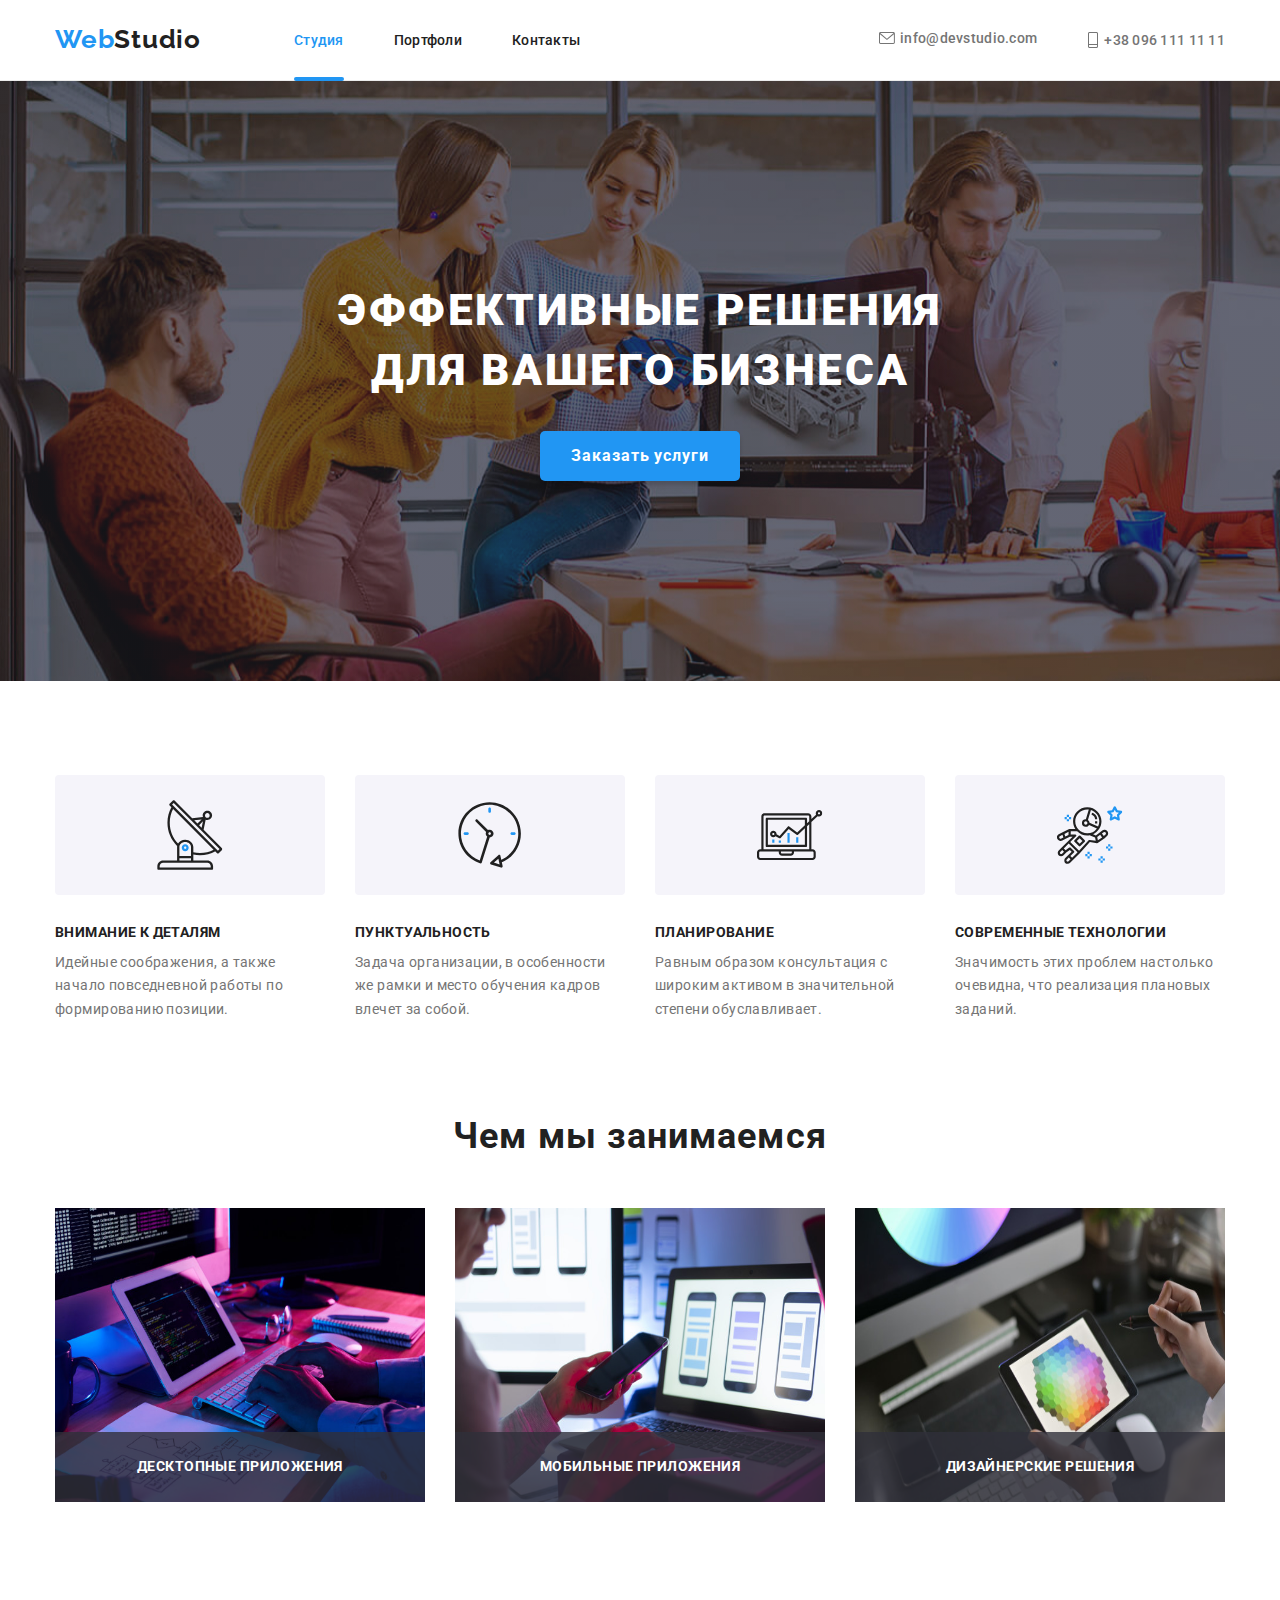
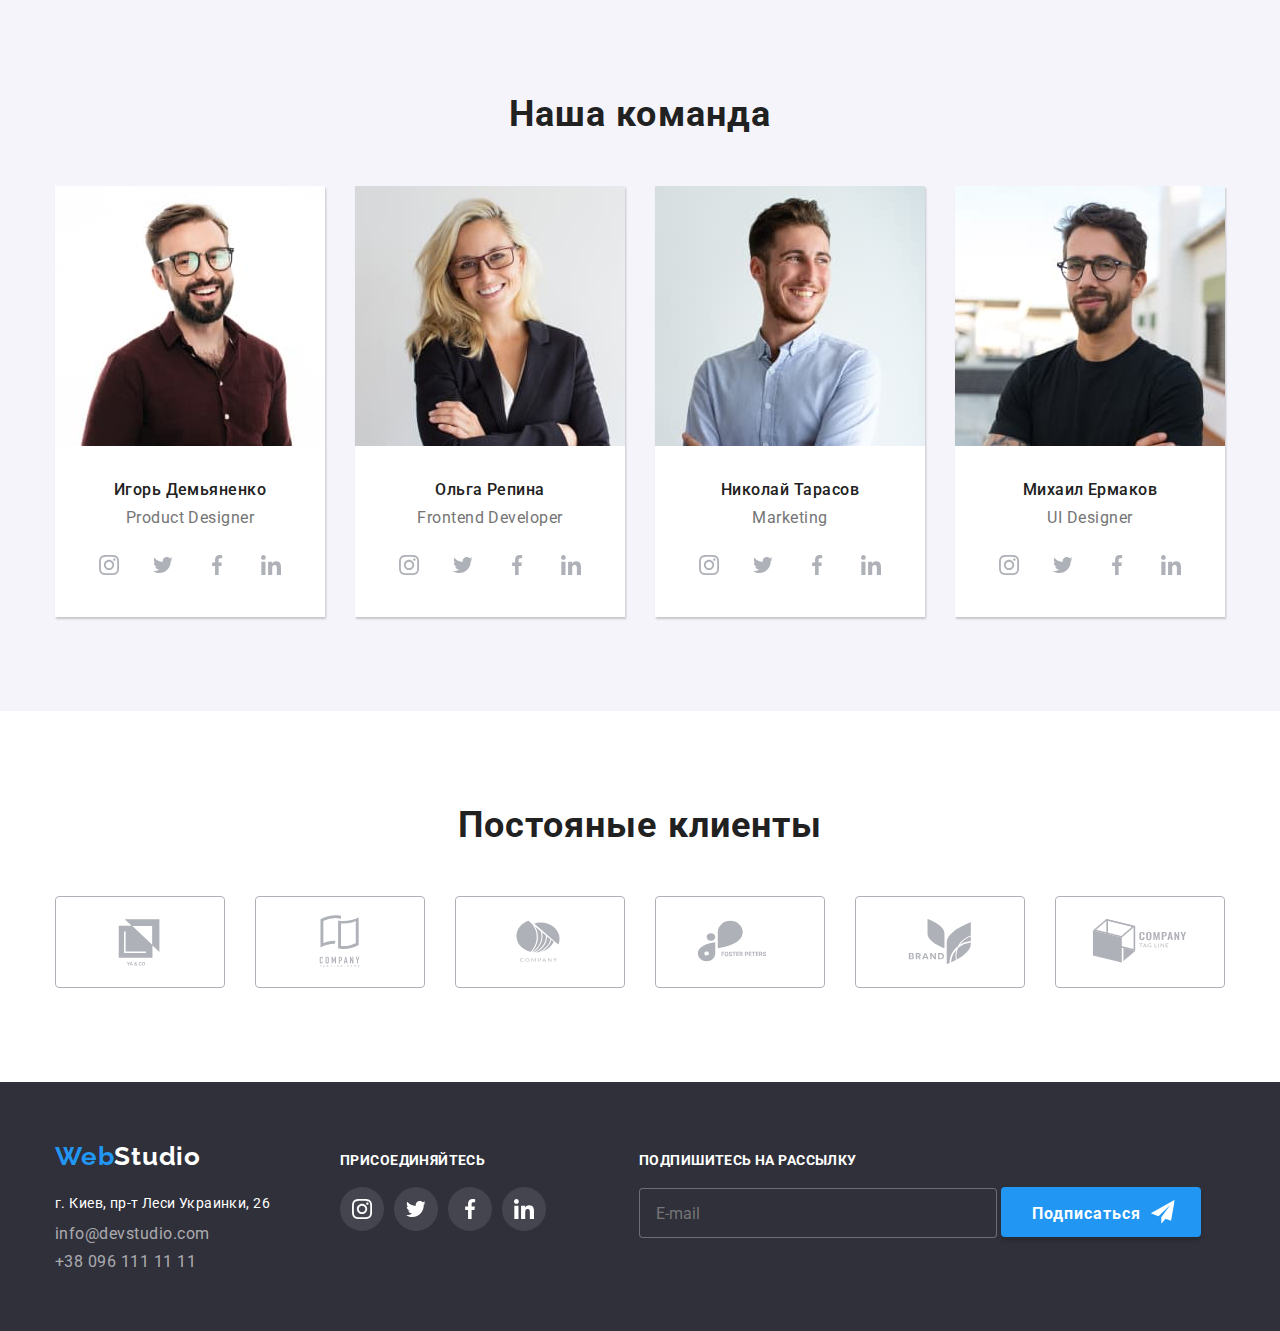
==== index.html @ 09d7fbca "first commit" ====
<!DOCTYPE html>
<html lang="ru">

<head>
   <meta charset="UTF-8" />
   <meta http-equiv="X-UA-Compatible" content="IE=edge" />
   <meta name="viewport" content="width=device-width, initial-scale=1.0" />
   <link rel="stylesheet" href="./css/modern-normalize.css">
   <link rel="preconnect" href="https://fonts.googleapis.com">
   <link rel="preconnect" href="https://fonts.gstatic.com" crossorigin>
   <link
      href="https://fonts.googleapis.com/css2?family=Raleway:wght@700&family=Roboto:wght@400;500;700;900&display=swap"
      rel="stylesheet">
   <link rel="stylesheet" href="./css/style.css">
   <title>Web Studio (Version 2.1)</title>
</head>

<body>
   <header class="head">
      <div class="container">
         <a href="index.html" class="logo-style"><span class="main-color">Web</span>Studio</a>
         <nav class="head-block">
            <ul class="nav">
               <li class="nav-item"><a href="index.html" class="a-nostyle active">Студия</a></li>
               <li class="nav-item"><a href="portfolio.html" class="a-nostyle">Портфоли</a></li>
               <li class="nav-item"><a href="#" class="a-nostyle">Контакты</a></li>
            </ul>
         </nav>
         <ul class="nav">
            <li class="real-address"><a href="mailto:info@devstudio.com" class="address-style">
                  <svg class="head-icons">
                     <use href="images/icons.svg#icon-email"></use>
                  </svg> info@devstudio.com</a>
            </li>
            <li class="real-address"><a href="tel:+380961111111" class="address-style">
                  <svg class="head-icons-tel">
                     <use href="images/icons.svg#icon-phone"></use>
                  </svg> +38 096 111 11 11</a>
            </li>
         </ul>
      </div>
   </header>
   <main>
      <section class="slider">
         <h1 class="slider-sentences">Эффективные решения <br>для вашего бизнеса</h1>
         <button type="button" class="button-style" data-modal-open>Заказать услуги</button>
      </section>
      <section class="section">
         <div class="container">
            <h2 class="our-feature">Наши особенности</h2>
            <ul class="flex-row">
               <li class="feature-block">
                  <div class="background-feautre-icons">
                     <svg class="feature-icons">
                        <use href="images/icons.svg#icon-plate"></use>
                     </svg>
                  </div>
                  <h3 class="feature-head">Внимание к деталям</h3>
                  <p class="feature-text">
                     Идейные соображения, а также начало повседневной работы по
                     формированию позиции.
                  </p>
               </li>
               <li class="feature-block">
                  <div class="background-feautre-icons">
                     <svg class="feature-icons">
                        <use href="images/icons.svg#icon-clock"></use>
                     </svg>
                  </div>
                  <h3 class="feature-head">Пунктуальность</h3>
                  <p class="feature-text">
                     Задача организации, в особенности же рамки и место обучения
                     кадров влечет за собой.
                  </p>
               </li>
               <li class="feature-block">
                  <div class="background-feautre-icons">
                     <svg class="feature-icons">
                        <use href="images/icons.svg#icon-diagram"></use>
                     </svg>
                  </div>
                  <h3 class="feature-head">Планирование</h3>
                  <p class="feature-text">
                     Равным образом консультация с широким активом в значительной
                     степени обуславливает.
                  </p>
               </li>
               <li class="feature-block">
                  <div class="background-feautre-icons">
                     <svg class="feature-icons">
                        <use href="images/icons.svg#icon-spaceman"></use>
                     </svg>
                  </div>
                  <h3 class="feature-head">Современные технологии</h3>
                  <p class="feature-text">
                     Значимость этих проблем настолько очевидна, что реализация
                     плановых заданий.
                  </p>
               </li>
            </ul>
         </div>
      </section>
      <section class="section">
         <div class="container">
            <h2 class="style-do">Чем мы занимаемся</h2>
            <ul class="flex-row">
               <li class="what-do">
                  <img src="./images/laptop.jpg" alt="Програмист кодит на ноутбуке" width="370" height="294"
                     class="img-style" />
                  <p class="what-do-text">Десктопные приложения</p>
               </li>
               <li class="what-do">
                  <img src="./images/smartphone.jpg" alt="UI/UX дизайнер делает шаблон для смартфонов" width="370"
                     height="294" class="img-style" />
                  <p class="what-do-text">Мобильные приложения</p>
               </li>
               <li class="what-do">
                  <img src="./images/table.jpg" alt="Дизайнер выбирает цвет" width="370" height="294"
                     class="img-style" />
                  <p class="what-do-text">Дизайнерские решения</p>
               </li>
            </ul>
         </div>
      </section>
      <section class="our-team section">
         <div class="container">
            <h2 class="style-do">Наша команда</h2>
            <ul class="flex-row">
               <li class="teammates">
                  <img src="./images/img.jpg" alt="фото Игорь Демьяненко" width="270" height="260" />
                  <div class="block-information">
                     <h3 class="name-surname">Игорь Демьяненко</h3>
                     <p class="career">Product Designer</p>
                     <ul class="social-icons">
                        <li class="icons">
                           <a href="#" class="url-icon-social">
                              <svg class="icon-item">
                                 <use href="images/icons.svg#icon-instagram"></use>
                              </svg>
                           </a>
                        </li>
                        <li class="icons">
                           <a href="#" class="url-icon-social">
                              <svg class="icon-item">
                                 <use href="images/icons.svg#icon-twitter"></use>
                              </svg>
                           </a>
                        </li>
                        <li class="icons">
                           <a href="#" class="url-icon-social">
                              <svg class="icon-item">
                                 <use href="images/icons.svg#icon-facebook"></use>
                              </svg>
                           </a>
                        </li>
                        <li class="icons">
                           <a href="#" class="url-icon-social">
                              <svg class="icon-item">
                                 <use href="images/icons.svg#icon-linkedin"></use>
                              </svg>
                           </a>
                        </li>
                     </ul>
                  </div>
               </li>
               <li class="teammates">
                  <img src="./images/img-1.jpg" alt="фото Ольга Репина" width="270" height="260" />
                  <div class="block-information">
                     <h3 class="name-surname">Ольга Репина</h3>
                     <p class="career">Frontend Developer</p>
                     <ul class="social-icons">
                        <li class="icons">
                           <a href="#" class="url-icon-social">
                              <svg class="icon-item">
                                 <use href="images/icons.svg#icon-instagram"></use>
                              </svg>
                           </a>
                        </li>
                        <li class="icons">
                           <a href="#" class="url-icon-social">
                              <svg class="icon-item">
                                 <use href="images/icons.svg#icon-twitter"></use>
                              </svg>
                           </a>
                        </li>
                        <li class="icons">
                           <a href="#" class="url-icon-social">
                              <svg class="icon-item">
                                 <use href="images/icons.svg#icon-facebook"></use>
                              </svg>
                           </a>
                        </li>
                        <li class="icons">
                           <a href="#" class="url-icon-social">
                              <svg class="icon-item">
                                 <use href="images/icons.svg#icon-linkedin"></use>
                              </svg>
                           </a>
                        </li>
                     </ul>
                  </div>
               </li>
               <li class="teammates">
                  <img src="./images/img-2.jpg" alt="фото Николай Тарасов" width="270" height="260" />
                  <div class="block-information">
                     <h3 class="name-surname">Николай Тарасов</h3>
                     <p class="career">Marketing</p>
                     <ul class="social-icons">
                        <li class="icons">
                           <a href="#" class="url-icon-social">
                              <svg class="icon-item">
                                 <use href="images/icons.svg#icon-instagram"></use>
                              </svg>
                           </a>
                        </li>
                        <li class="icons">
                           <a href="#" class="url-icon-social">
                              <svg class="icon-item">
                                 <use href="images/icons.svg#icon-twitter"></use>
                              </svg>
                           </a>
                        </li>
                        <li class="icons">
                           <a href="#" class="url-icon-social">
                              <svg class="icon-item">
                                 <use href="images/icons.svg#icon-facebook"></use>
                              </svg>
                           </a>
                        </li>
                        <li class="icons">
                           <a href="#" class="url-icon-social">
                              <svg class="icon-item">
                                 <use href="images/icons.svg#icon-linkedin"></use>
                              </svg>
                           </a>
                        </li>
                     </ul>
                  </div>
               </li>
               <li class="teammates">
                  <img src="./images/img-3.jpg" alt="фото Михаил Ермаков" width="270" height="260" />
                  <div class="block-information">
                     <h3 class="name-surname">Михаил Ермаков</h3>
                     <p class="career">UI Designer</p>
                     <ul class="social-icons">
                        <li class="icons">
                           <a href="#" class="url-icon-social">
                              <svg class="icon-item">
                                 <use href="images/icons.svg#icon-instagram"></use>
                              </svg>
                           </a>
                        </li>
                        <li class="icons">
                           <a href="#" class="url-icon-social">
                              <svg class="icon-item">
                                 <use href="images/icons.svg#icon-twitter"></use>
                              </svg>
                           </a>
                        </li>
                        <li class="icons">
                           <a href="#" class="url-icon-social">
                              <svg class="icon-item">
                                 <use href="images/icons.svg#icon-facebook"></use>
                              </svg>
                           </a>
                        </li>
                        <li class="icons">
                           <a href="#" class="url-icon-social">
                              <svg class="icon-item">
                                 <use href="images/icons.svg#icon-linkedin"></use>
                              </svg>
                           </a>
                        </li>
                     </ul>
                  </div>
               </li>
            </ul>
         </div>
      </section>
      <section class="section">
         <div class="container">
            <h2 class="style-do">Постояные клиенты</h2>
            <ul class="partners-items">
               <li class="block-partners">
                  <a href="#" class="url-partners">
                     <svg class="icon-partners">
                        <use href="images/icons.svg#icon-partner1"></use>
                     </svg>
                  </a>
               </li>
               <li class="block-partners">
                  <a href="#" class="url-partners">
                     <svg class="icon-partners">
                        <use href="images/icons.svg#icon-partner2"></use>
                     </svg>
                  </a>
               </li>
               <li class="block-partners">
                  <a href="#" class="url-partners">
                     <svg class="icon-partners">
                        <use href="images/icons.svg#icon-partner3"></use>
                     </svg>
                  </a>
               </li>
               <li class="block-partners">
                  <a href="#" class="url-partners">
                     <svg class="icon-partners">
                        <use href="images/icons.svg#icon-partner4"></use>
                     </svg>
                  </a>
               </li>
               <li class="block-partners">
                  <a href="#" class="url-partners">
                     <svg class="icon-partners">
                        <use href="images/icons.svg#icon-partner5"></use>
                     </svg>
                  </a>
               </li>
               <li class="block-partners">
                  <a href="#" class="url-partners">
                     <svg class="icon-partners">
                        <use href="images/icons.svg#icon-partner6"></use>
                     </svg>
                  </a>
               </li>
            </ul>
         </div>
      </section>
   </main>
   <footer class="footer">
      <div class="container">
         <div>
            <a href="index.html" class="footer-logo"><span class="main-color">Web</span>Studio</a>
            <address>
               <ul class="footer-list">
                  <li class="footer-margin"><a href="https://goo.gl/maps/rMcHHb8cHS6tsSC66" class="footer-address"
                        target="_blank" rel="noopener noreferrer nofollow">г.
                        Киев,
                        пр-т Леси Украинки,
                        26</a></li>
                  <li class="footer-margin"><a href="mailto:info@devstudio.com"
                        class="footer-item">info@devstudio.com</a>
                  </li>
                  <li class="footer-margin"><a href="tel:+380961111111" class="footer-item">+38 096 111 11 11</a></li>
               </ul>
            </address>
         </div>
         <div class="social-subscription">
            <p class="text-subscription">Присоединяйтесь</p>
            <ul class="social-footer">
               <li class="block-social-footer">
                  <a href="#" class="social-footer-item">
                     <svg class="social-item">
                        <use href="images/icons.svg#icon-instagram"></use>
                     </svg>
                  </a>
               </li>
               <li class="block-social-footer">
                  <a href="#" class="social-footer-item">
                     <svg class="social-item">
                        <use href="images/icons.svg#icon-twitter"></use>
                     </svg>
                  </a>
               </li>
               <li class="block-social-footer">
                  <a href="#" class="social-footer-item">
                     <svg class="social-item">
                        <use href="images/icons.svg#icon-facebook"></use>
                     </svg>
                  </a>
               </li>
               <li class="block-social-footer">
                  <a href="#" class="social-footer-item">
                     <svg class="social-item">
                        <use href="images/icons.svg#icon-linkedin"></use>
                     </svg>
                  </a>
               </li>
            </ul>
         </div>
         <div class="subscription-email">
            <p class="text-subscription">Подпишитесь на рассылку</p>
            <div class="form-subscription-email">
               <input type="email" name="email" id="email" class="email-subscription" placeholder="E-mail">
               <button type="submit" class="subscription-button">Подписаться
                  <svg class="icon-send-button">
                     <use href="images/icons.svg#icon-icon-send"></use>
                  </svg>
               </button>
            </div>
         </div>
      </div>
   </footer>
   <div class="backdrop is-hidden" data-modal>
      <div class="modal">
         <button type="button" class="modal-close-btn" data-modal-close>
            <svg>
               <use href="images/icons.svg#icon-X"></use>
            </svg>
         </button>
         <p class="modal-title">Оставьте свои данные, мы вам перезвоним</p>
         <form class="modal-form">
            <label for="user-name" class="text-label-form">Имя</label>
            <div class="thumb-user-name">
               <svg class="form-user-icon">
                  <use href="images/icons.svg#icon-user"></use>
               </svg>
               <input type="text" name="user-name" class="modal-input" id="user-name" requared>
            </div>
            <label for="user-tel" class="text-label-form">Телефон</label>
            <div class="thumb-user-name">
               <svg class="form-user-icon">
                  <use href="images/icons.svg#icon-phone-form"></use>
               </svg>
               <input type="tel" name="user-tel" class="modal-input" id="user-tel" requared>
            </div>
            <label for="user-email" class="text-label-form">Почта</label>
            <div class="thumb-user-name">
               <input type="email" name="user-email" class="modal-input" requared>
               <svg class="form-user-icon">
                  <use href="images/icons.svg#icon-email-form"></use>
               </svg>
            </div>
            <label for="user-comments" class="text-label-form">Комментарий</label>
            <textarea class="modal-textarea" placeholder='Введите текст' name="user-comments"
               id="user-comments"></textarea>
            <label for="modal-checkbox" class="modal-checkbox"><input type="checkbox" class="" name="modal-checkbox"
                  id="modal-checkbox">
               <p class="checkbox-text">
                  Соглашаюсь с рассылкой и принимаю
                  <span class="conditions-contract">
                     <a href="#" class="link-contract">
                        Условия
                        договора</a></span>
               </p>
            </label>
            <div class="thumb-button">
               <button type="submit" class="button-submit">Отправить</button>
            </div>
         </form>
      </div>
   </div>
   <script src="./js/modal.js"></script>
</body>

</html>
---- css/style.css ----
:root {
   --main-color: #2196f3;
   --background-color: #ffffff;
   --text-color: #212121;
   --subtext: #757575;
}
body {
   font-family: 'Roboto', sans-serif;
   color: var(--main-color);
}
button {
   cursor: pointer;
}
p,
h1,
h2,
h3,
h4,
h5,
h6,
ul {
   margin: 0;
   padding: 0;
}
.head {
   border-bottom: 1px solid #ececec;
   padding: 25px 0;
}
.head-block {
   display: flex;
   align-items: center;
}

.container {
   width: 1200px;
   margin: 0 auto;
   padding-right: 15px;
   padding-left: 15px;
}
.nav {
   display: flex;
   list-style: none;
}

.a-nostyle {
   text-decoration: none;
   color: var(--text-color);
   transition: color 250ms cubic-bezier(0.4, 0, 0.2, 1);
}
.head > .container {
   display: flex;
   align-items: center;
}

.logo-style {
   font-family: 'Raleway', sans-serif;
   font-size: 26px;
   line-height: 1.15;
   font-weight: 700;
   text-decoration: none;
   color: var(--text-color);
   letter-spacing: 0.03em;
   margin-right: 93px;
}
.nav:last-child {
   margin-left: auto;
}

.main-color {
   color: var(--main-color);
}
.nav-item {
   display: block;
   font-weight: 500;
   font-size: 14px;
   line-height: 0.875;
   margin: 0 50px 0 0;
   letter-spacing: 0.02em;
}
.real-address:first-child {
   margin: 0 50px 0 0;
}
.address-style {
   color: var(--subtext);
   text-decoration: none;
   font-size: 14px;
   font-weight: 500;
   line-height: 0.875;
   letter-spacing: 0.02em;
   display: flex;
   justify-content: center;
   align-items: center;
   transition: color 250ms cubic-bezier(0.4, 0, 0.2, 1);
}
.nav-item:nth-child(3n + 3) {
   margin-right: 0;
}
.a-nostyle:hover,
.a-nostyle:focus {
   color: var(--main-color);
}
.address-style:hover,
.address-style:focus {
   color: var(--main-color);
   fill: var(--main-color);
}
.slider {
   background-image: linear-gradient(
         rgba(47, 48, 58, 0.4),
         rgba(47, 48, 58, 0.4)
      ),
      url(../images/bg-head.jpg);
   background-repeat: no-repeat;
   background-size: cover;
   background-color: #2f303a;
   padding-bottom: 200px;
   padding-top: 200px;
   text-align: center;
   max-width: 1600px;
   margin: 0 auto;
}
.slider-sentences {
   font-size: 44px;
   color: var(--background-color);
   font-weight: 900;
   line-height: 1.36;
   text-transform: uppercase;
   text-align: center;
   margin: 0 0 30px 0;
   letter-spacing: 0.06em;
}
.button-style {
   font-family: inherit;
   width: 200px;
   padding: 10px 0;
   background-color: var(--main-color);
   border: none;
   border-radius: 5px;
   color: var(--background-color);
   font-size: 16px;
   font-weight: 700;
   line-height: 1.875;
   letter-spacing: 0.06em;
   box-shadow: 0px 4px 4px rgba(0, 0, 0, 0.15);
}
.section {
   padding: 94px 0 94px 0;
}
.section:nth-child(3n) {
   padding: 0 0 94px 0;
}
.section:nth-child(4n) {
   background-color: #f5f4fa;
}
.flex-row {
   display: flex;
   list-style: none;
   padding: 0;
}
.our-feature {
   position: absolute;
   white-space: nowrap;
   width: 1px;
   height: 1px;
   overflow: hidden;
   border: 0;
   padding: 0;
   clip: rect(0 0 0 0);
   clip-path: inset(50%);
   margin: -1px;
}
.feature-block {
   margin: 0 30px 0 0;
   width: 270px;
}
.feature-block:nth-child(4n + 4) {
   margin-right: 0;
}
.feature-text {
   margin: 10px 0 0 0;
   color: var(--subtext);
   font-weight: 400;
   font-size: 14px;
   line-height: 1.71;
   letter-spacing: 0.03em;
}
.feature-head {
   color: var(--text-color);
   font-size: 14px;
   font-weight: 700;
   line-height: 1.14;
   text-transform: uppercase;
   letter-spacing: 0.03em;
}
.style-do {
   text-align: center;
   color: var(--text-color);
   font-weight: 700;
   font-size: 36px;
   line-height: 1.16;
   margin: 0 0 50px 0;
   letter-spacing: 0.03em;
}
.what-do {
   margin: 0 30px 0 0;
   position: relative;
}
.what-do:nth-child(3n + 3) {
   margin-right: 0;
}
.what-do-text {
   position: absolute;
   bottom: 4px;
   left: 0;
   width: 100%;
   height: 70px;
   color: #fff;
   background: rgba(47, 48, 58, 0.8);
   display: flex;
   justify-content: center;
   align-items: center;
   font-weight: 700;
   font-size: 14px;
   line-height: 1.14;
   text-align: center;
   letter-spacing: 0.03em;
   text-transform: uppercase;
   color: #ffffff;
}
.teammates {
   background-color: var(--background-color);
   width: 270px;
   text-align: center;
   margin: 0 30px 0 0;
   box-shadow: 1px 2px 2px rgba(0, 0, 0, 0.2);
}
.teammates:nth-child(4n + 4) {
   margin-right: 0;
}
.name-surname {
   color: var(--text-color);
   font-size: 16px;
   line-height: 1.125;
   font-weight: 500;
   letter-spacing: 0.03em;
   margin-bottom: 10px;
}
.block-information {
   padding: 30px 0 30px 0;
}
.career {
   color: var(--subtext);
   font-size: 16px;
   font-weight: 400;
   line-height: 1.125;
   letter-spacing: 0.03em;
   margin-bottom: 16px;
}
.footer {
   background-color: #2f303a;
   padding: 60px 0 60px 0;
}
.footer-logo {
   display: block;
   font-family: 'Raleway', sans-serif;
   font-size: 26px;
   line-height: 1.15;
   font-weight: 700;
   text-decoration: none;
   color: var(--background-color);
   letter-spacing: 0.03em;
   margin-bottom: 20px;
}
.footer-list {
   list-style: none;
   padding: 0;
}
.footer-address {
   text-decoration: none;
   color: var(--background-color);
   font-size: 14px;
   line-height: 1.71;
   font-style: normal;
   letter-spacing: 0.03em;
}
.footer-item {
   text-decoration: none;
   color: rgba(255, 255, 255, 0.6);
   font-style: normal;
}
.footer-margin {
   margin: 0 0 9px 0;
   letter-spacing: 0.03em;
}
.footer-margin:nth-child(3n) {
   margin: 0;
}

.active {
   color: var(--main-color);
   position: relative;
}

.active::after {
   content: '';
   width: 100%;
   height: 4px;
   position: absolute;
   background-color: var(--main-color);
   border-radius: 2px;
   left: 0;
   bottom: -33px;
}

/*                  Portfolio.html                     */
.portfolio-nav {
   display: flex;
   justify-content: center;
   align-items: center;
   list-style: none;
}
.portfolio-nav li {
   margin: 0 4px 0 4px;
}
.none-style {
   text-decoration: none;
   color: var(--text-color);
}
.nav-button-active {
   padding: 6px 22px;
   background: var(--main-color);
   box-shadow: 0px 3px 1px rgba(0, 0, 0, 0.1), 0px 1px 2px rgba(0, 0, 0, 0.08),
      0px 2px 2px rgba(0, 0, 0, 0.12);
   border-radius: 4px;
   color: #ffffff;
}
.nav-button {
   padding: 6px 22px;
   font-family: -apple-system, BlinkMacSystemFont, 'Segoe UI', Roboto, Oxygen,
      Ubuntu, Cantarell, 'Open Sans', 'Helvetica Neue', sans-serif;
   font-weight: 500;
   font-size: 16px;
   line-height: 1.625;
   text-align: center;
   letter-spacing: 0.03em;
   border: none;
   border-radius: 4px;
   transition: background 250ms cubic-bezier(0.4, 0, 0.2, 1),
      box-shadow 250ms cubic-bezier(0.4, 0, 0.2, 1),
      color 250ms cubic-bezier(0.4, 0, 0.2, 1);
}
.nav-button:focus,
.nav-button:hover {
   background: var(--main-color);
   box-shadow: 0px 3px 1px rgba(0, 0, 0, 0.1), 0px 1px 2px rgba(0, 0, 0, 0.08),
      0px 2px 2px rgba(0, 0, 0, 0.12);
   /* border-radius: 4px; */
   color: #ffffff;
}
.actived {
   font-family: -apple-system, BlinkMacSystemFont, 'Segoe UI', Roboto, Oxygen,
      Ubuntu, Cantarell, 'Open Sans', 'Helvetica Neue', sans-serif;
   font-weight: 500;
   font-size: 16px;
   line-height: 1.625;
   letter-spacing: 0.03em;
   color: #ffffff;
}
.flex-row-portfolio {
   display: flex;
   flex-wrap: wrap;
   list-style: none;
   margin: 34px 0 0 0;
}
.container-items {
   padding: 20px 24px 20px 24px;
   border-bottom: 1px solid #eeeeee;
   border-right: 1px solid #eeeeee;
   border-left: 1px solid #eeeeee;
}
.block-project {
   width: 370px;
   margin: 0 0 30px 30px;
}
.block-project:nth-child(3n + 1) {
   margin: 0 0 30px 0;
}
.container-items .subhead {
   font-family: -apple-system, BlinkMacSystemFont, 'Segoe UI', Roboto, Oxygen,
      Ubuntu, Cantarell, 'Open Sans', 'Helvetica Neue', sans-serif;
   font-weight: 700;
   font-size: 18px;
   line-height: 2;
   letter-spacing: 0.04em;
   color: var(--text-color);
}
.container-items .subtext {
   font-family: -apple-system, BlinkMacSystemFont, 'Segoe UI', Roboto, Oxygen,
      Ubuntu, Cantarell, 'Open Sans', 'Helvetica Neue', sans-serif;
   font-size: 16px;
   line-height: 1.875;
   letter-spacing: 0.03em;
   color: var(--subtext);
}
.projec-items {
   padding-bottom: 94px;
}
.portfolio-img {
   display: block;
}
.img-thumb {
   position: relative;
   overflow: hidden;
}

.description-img {
   position: absolute;
   top: 0;
   left: 0;
   height: 100%;
   background: rgba(33, 150, 243, 0.9);
   transform: translateY(calc(100% + 1px));
   transition: transform 250ms cubic-bezier(0.4, 0, 0.2, 1);
   font-size: 18px;
   line-height: 1.55;
   letter-spacing: 0.03em;
   color: #ffffff;
   padding: 63px 24px 0 24px;
}
.backdrop {
   width: 100vw;
   height: 100vh;
   background-color: rgba(0, 0, 0, 0.3);
   position: fixed;
   top: 0;
   transition: visibility 250ms cubic-bezier(0.4, 0, 0.2, 1),
      opacity 250ms cubic-bezier(0.4, 0, 0.2, 1), rotate 250ms linear;
}
.modal {
   width: 528px;
   min-height: 581px;
   background-color: #ffffff;
   box-shadow: 0px 1px 3px rgba(0, 0, 0, 0.12), 0px 1px 1px rgba(0, 0, 0, 0.14),
      0px 2px 1px rgba(0, 0, 0, 0.2);
   border-radius: 4px;
   position: absolute;
   top: 50%;
   left: 50%;
   transform: translate(-50%, -50%);
   padding: 40px;
}
.modal-close-btn {
   display: flex;
   justify-content: center;
   align-items: center;
   width: 30px;
   height: 30px;
   border-radius: 50%;
   position: absolute;
   background-color: #fff;
   border: 1px solid rgba(0, 0, 0, 0.1);
   top: 14px;
   right: 14px;
}
.is-hidden {
   opacity: 0;
   pointer-events: 0;
   visibility: hidden;
}
.block-project:hover .description-img {
   transform: translateY(0);
}
.item-project {
   display: block;
   text-decoration: none;
   transition: box-shadow 250ms cubic-bezier(0.4, 0, 0.2, 1);
}
.item-project:hover,
.item-project:focus {
   box-shadow: 0px 1px 1px rgba(0, 0, 0, 0.12), 0px 4px 4px rgba(0, 0, 0, 0.06),
      1px 4px 6px rgba(0, 0, 0, 0.16);
}

/* ICONS Style */
.head-icons {
   height: 12px;
   width: 16px;
   fill: currentColor;
   margin-right: 5px;
}
.head-icons-tel {
   height: 16px;
   width: 12px;
   fill: currentColor;
   margin-right: 5px;
}
.feature-icons {
   width: 65.32px;
   height: 70px;
}
.background-feautre-icons {
   height: 120px;
   width: 270px;
   display: flex;
   justify-content: center;
   align-items: center;
   background-color: #f5f4fa;
   border-radius: 4px;
   margin-bottom: 30px;
}
.social-icons {
   list-style: none;
   display: flex;
   justify-content: center;
   align-items: center;
}
.icons {
   cursor: pointer;
   width: 44px;
   height: 44px;
   margin-right: 10px;
   color: #afb1b8;
   fill: currentColor;
}
.icons:last-child {
   margin-right: 0;
}
.url-icon-social {
   display: flex;
   justify-content: center;
   align-items: center;
   border-radius: 50%;
   width: 100%;
   height: 100%;
   color: #afb1b8;
   fill: currentColor;
   transition: background-color 250ms cubic-bezier(0.4, 0, 0.2, 1),
      color 250ms cubic-bezier(0.4, 0, 0.2, 1);
}
.icon-item {
   width: 20px;
   height: 20px;
}
.url-icon-social:hover,
.url-icon-social:focus {
   background-color: var(--main-color);
   color: #fff;
}
.partners-items {
   list-style: none;
   display: flex;
}
.block-partners {
   width: 170px;
   height: 92px;
   box-sizing: border-box;
   margin-right: 30px;
}
.block-partners:last-child {
   margin-right: 0px;
}
.url-partners {
   display: flex;
   justify-content: center;
   align-items: center;
   border: 1px solid #afb1b8;
   border-radius: 4px;
   width: 100%;
   height: 100%;
   fill: currentColor;
   fill: #afb1b8;
   transition: fill 250ms cubic-bezier(0.4, 0, 0.2, 1),
      border 250ms cubic-bezier(0.4, 0, 0.2, 1);
}
.url-partners:hover,
.url-partners:focus {
   fill: var(--main-color);
   border: 1px solid #2196f3;
}
.icon-partners {
   width: 106px;
   height: 60px;
}
.social-subscription {
   margin-left: 70px;
}

.social-footer {
   list-style: none;
   display: flex;
   justify-content: center;
   align-items: center;
}
.social-item {
   width: 20px;
   height: 20px;
   fill: #fff;
}
.footer > .container {
   display: flex;
   align-items: baseline;
}
.text-subscription {
   font-weight: 700;
   font-size: 14px;
   line-height: 0.875;
   letter-spacing: 0.03em;
   text-transform: uppercase;
   color: #ffffff;
   /* padding: 10px 0 20px 0; */
   margin-bottom: 20px;
}
.social-footer-item {
   width: 44px;
   height: 44px;
   border-radius: 50%;
   display: flex;
   justify-content: center;
   align-items: center;
   background: rgba(255, 255, 255, 0.1);
   transition: background-color 250ms cubic-bezier(0.4, 0, 0.2, 1);
}
.block-social-footer {
   margin-right: 10px;
}
.block-social-footer:last-child {
   margin-right: 0;
}
.social-footer-item:hover,
.social-footer-item:focus {
   background-color: var(--main-color);
}

/* MODAL FORM */
.modal-form {
   display: flex;
   flex-direction: column;
}

.modal-input {
   width: 100%;
   height: 40px;
   border: 1px solid rgba(33, 33, 33, 0.2);
   box-sizing: border-box;
   border-radius: 4px;
   padding-left: 42px;
   cursor: pointer;
   margin-top: 4px;
   outline: none;
}

.modal-input:hover,
.modal-input:focus {
   border: 1px solid var(--main-color);
}
.modal-textarea {
   width: 100%;
   height: 120px;
   border: 1px solid rgba(33, 33, 33, 0.2);
   box-sizing: border-box;
   border-radius: 4px;
   outline: none;
   padding: 12px 16px;
   margin-top: 4px;
   font-size: 14px;
   line-height: 16px;
   letter-spacing: 0.01em;
   color: rgba(117, 117, 117, 0.5);
   resize: none;
   cursor: pointer;
}
.modal-textarea:hover,
.modal-textarea:focus {
   border: 1px solid var(--main-color);
}

.modal-title {
   font-weight: 700;
   font-size: 20px;
   line-height: 1.15;
   text-align: center;
   letter-spacing: 0.03em;
   color: #212121;
}
.button-submit {
   width: 200px;
   height: 50px;
   background: #188ce8;
   box-shadow: 0px 4px 4px rgba(0, 0, 0, 0.15);
   border-radius: 4px;
   border: none;
   letter-spacing: 0.06em;
   font-weight: 700;
   font-size: 16px;
   line-height: 30px;
   color: #ffffff;
}
.text-label-form {
   font-size: 12px;
   line-height: 14px;
   letter-spacing: 0.01em;
   color: #757575;
   padding-top: 10px;
}
.modal-checkbox {
   display: flex;
   justify-content: center;
   align-items: center;
   padding-top: 20px;
   padding-bottom: 30px;
}
.checkbox-text {
   display: inline;
   font-size: 14px;
   line-height: 24px;
   letter-spacing: 0.03em;
   color: #757575;
   padding-left: 7px;
}
.conditions-contract {
   font-size: 14px;
   line-height: 24px;
   letter-spacing: 0.03em;
   color: var(--main-color);
   border-bottom: 1px solid var(--main-color);
}
.link-contract {
   text-decoration: none;
   color: inherit;
}
.thumb-button {
   display: flex;
   justify-content: center;
   align-items: center;
}
.thumb-user-name {
   position: relative;
}
.form-user-icon {
   position: absolute;
   top: 50%;
   left: 15px;
   transform: translate(0, -40%);
   height: 18px;
   width: 18px;
   pointer-events: none;
   fill: inherit;
}
.thumb-user-name:hover,
.thumb-user-name:focus {
   fill: var(--main-color);
}
.subscription-email {
   margin-left: 93px;
}
.email-subscription {
   width: 358px;
   height: 50px;
   border: 1px solid rgba(255, 255, 255, 0.3);
   background-color: #2f303a;
   padding: 15px 16px;
   box-sizing: border-box;
   border-radius: 4px;
   outline: none;
   color: rgba(255, 255, 255, 0.3);
}
.subscription-button {
   width: 200px;
   height: 50px;
   background: #2196f3;
   box-shadow: 0px 4px 4px rgba(0, 0, 0, 0.15);
   border-radius: 4px;
   border: none;
   margin-right: 12px;
   font-weight: 700;
   font-size: 16px;
   line-height: 30px;
   letter-spacing: 0.06em;
   color: #ffffff;
   align-items: center;
   text-align: center;
}
.icon-send-button {
   display: inline-block;
   width: 24px;
   height: 24px;
   fill: #fff;
   transform: translate(20%, 20%);
}
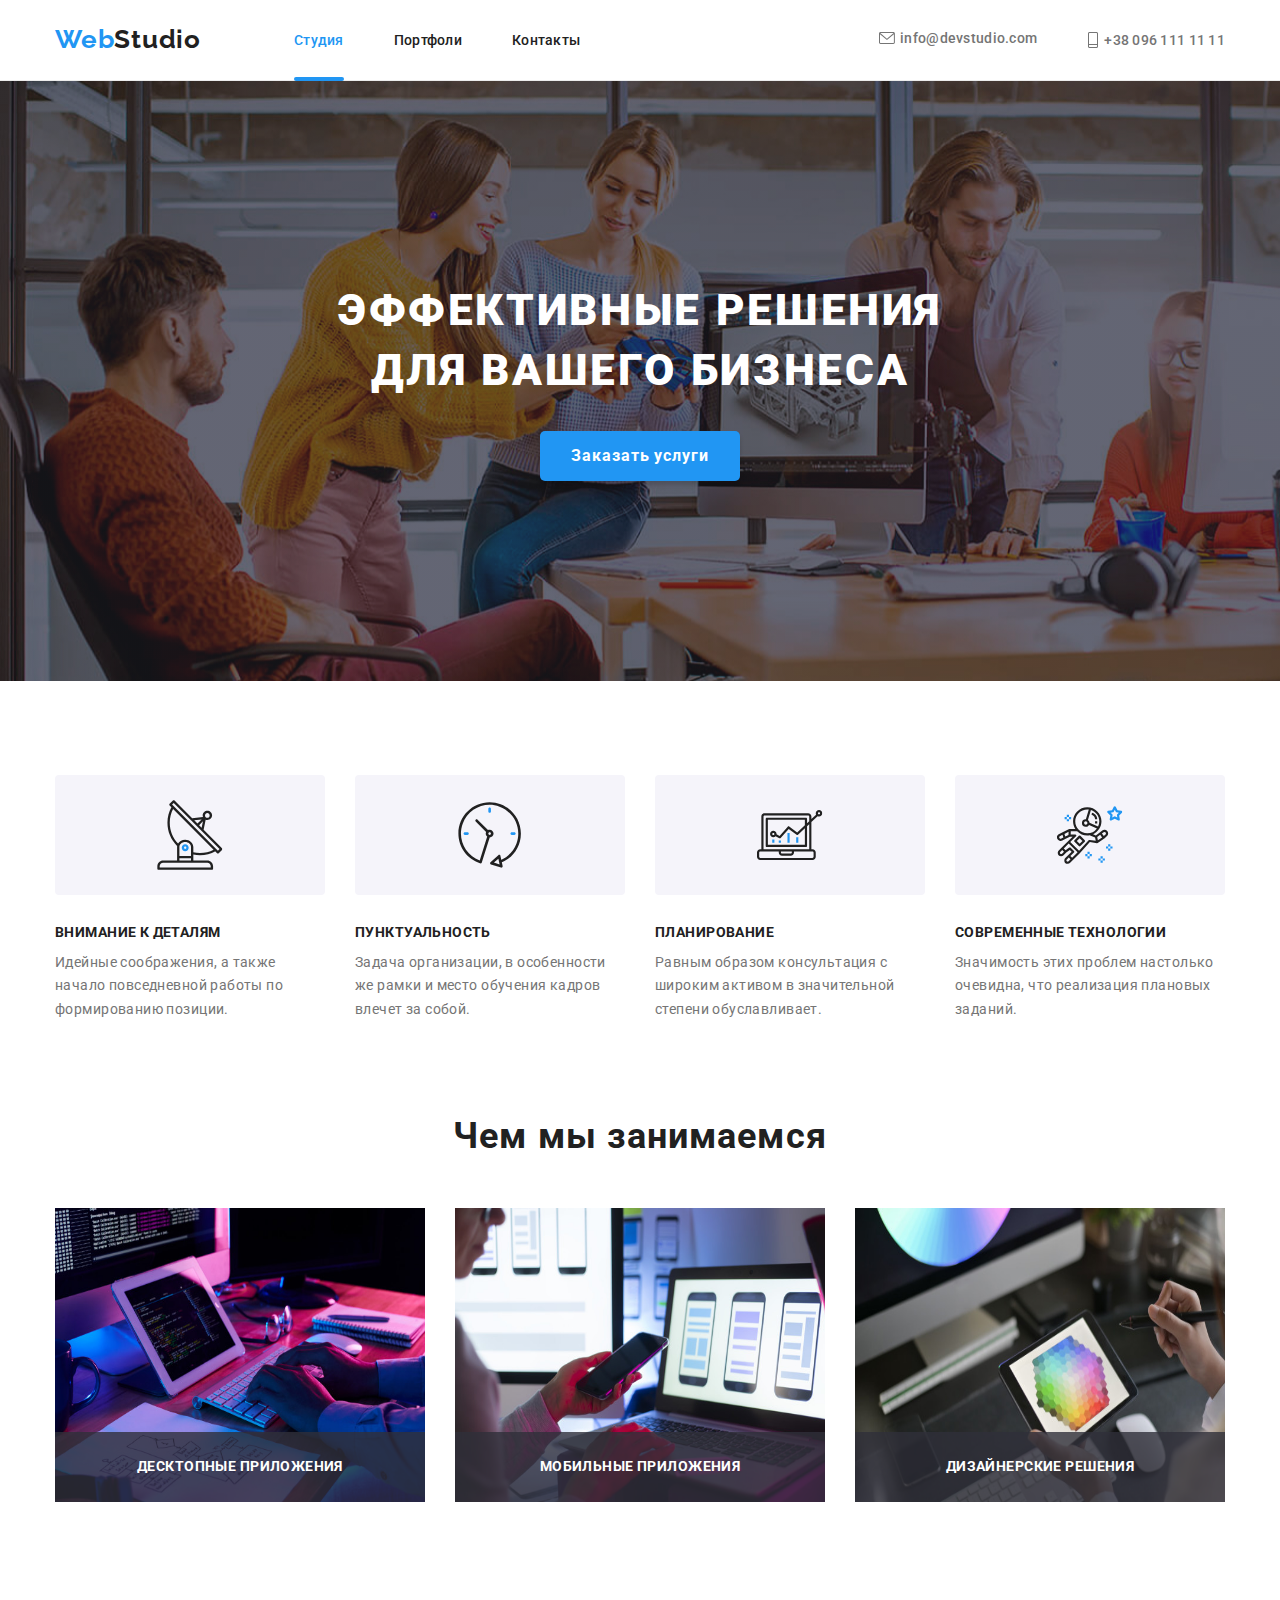
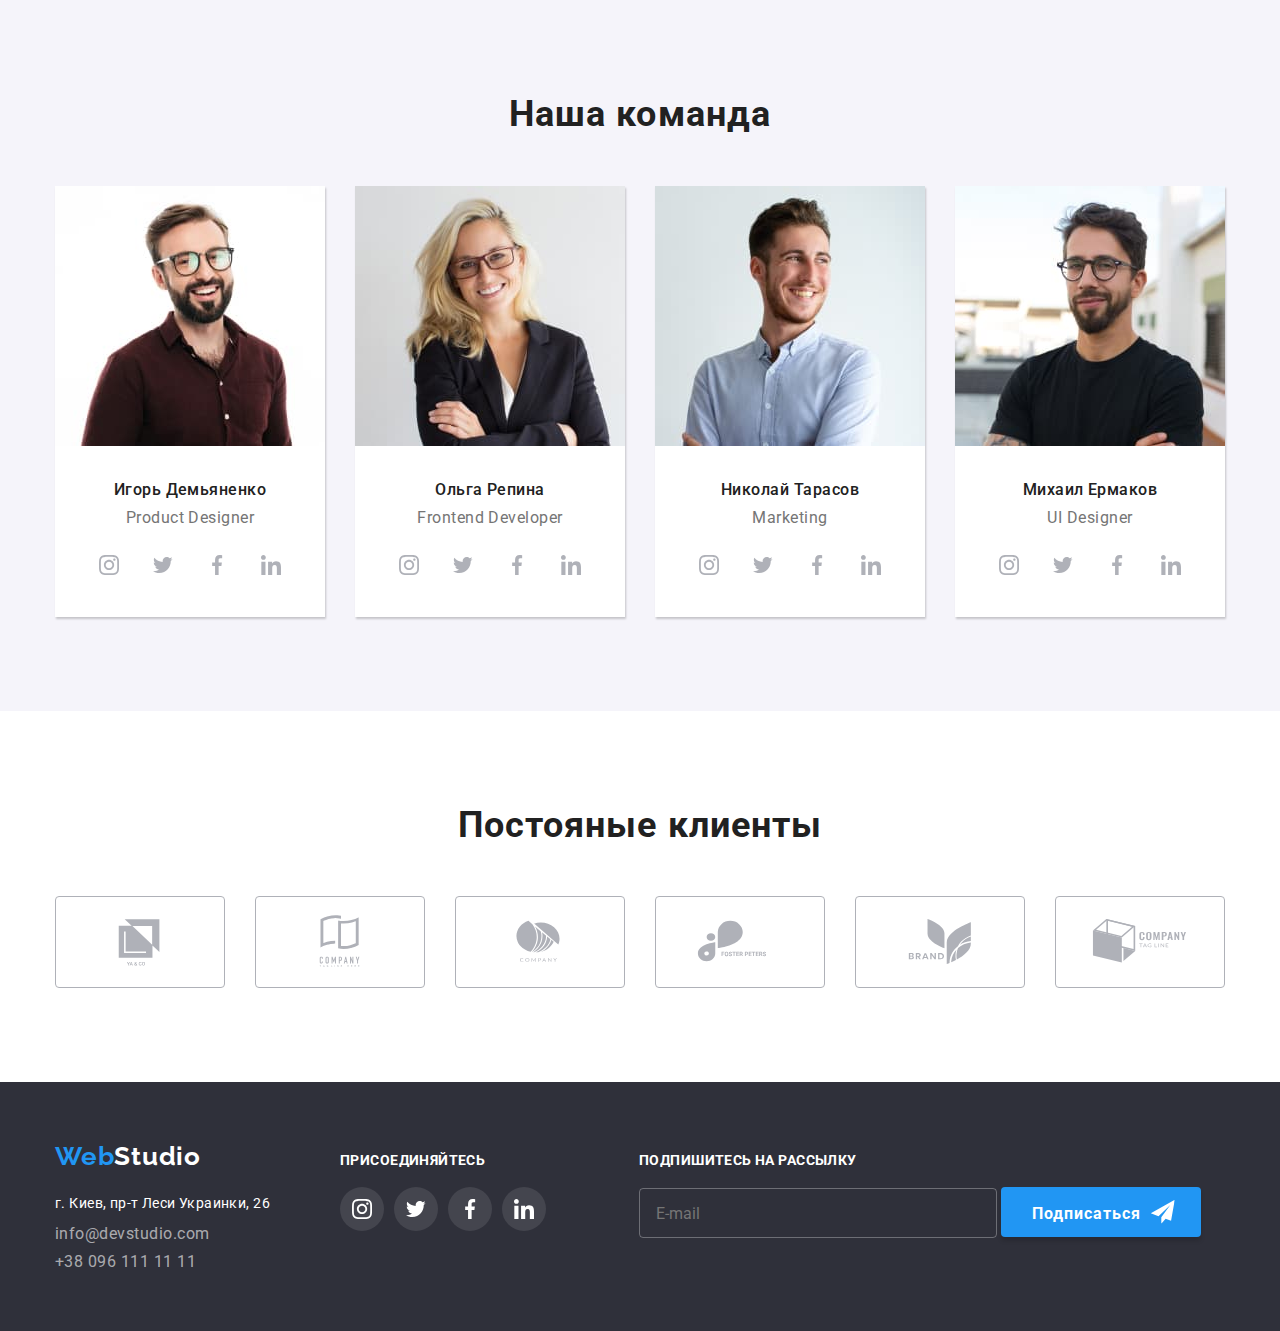
==== commit 427aca8c: "fix bug" ====
--- a/index.html
+++ b/index.html
@@ -380,14 +380,14 @@
          </div>
          <div class="subscription-email">
             <p class="text-subscription">Подпишитесь на рассылку</p>
-            <div class="form-subscription-email">
+            <form class="form-subscription-email">
                <input type="email" name="email" id="email" class="email-subscription" placeholder="E-mail">
                <button type="submit" class="subscription-button">Подписаться
                   <svg class="icon-send-button">
                      <use href="images/icons.svg#icon-icon-send"></use>
                   </svg>
                </button>
-            </div>
+            </form>
          </div>
       </div>
    </footer>
@@ -402,17 +402,17 @@
          <form class="modal-form">
             <label for="user-name" class="text-label-form">Имя</label>
             <div class="thumb-user-name">
+               <input type="text" name="user-name" class="modal-input" id="user-name" requared>
                <svg class="form-user-icon">
                   <use href="images/icons.svg#icon-user"></use>
                </svg>
-               <input type="text" name="user-name" class="modal-input" id="user-name" requared>
             </div>
             <label for="user-tel" class="text-label-form">Телефон</label>
             <div class="thumb-user-name">
+               <input type="tel" name="user-tel" class="modal-input" id="user-tel" requared>
                <svg class="form-user-icon">
                   <use href="images/icons.svg#icon-phone-form"></use>
                </svg>
-               <input type="tel" name="user-tel" class="modal-input" id="user-tel" requared>
             </div>
             <label for="user-email" class="text-label-form">Почта</label>
             <div class="thumb-user-name">
@@ -424,8 +424,9 @@
             <label for="user-comments" class="text-label-form">Комментарий</label>
             <textarea class="modal-textarea" placeholder='Введите текст' name="user-comments"
                id="user-comments"></textarea>
-            <label for="modal-checkbox" class="modal-checkbox"><input type="checkbox" class="" name="modal-checkbox"
-                  id="modal-checkbox">
+            <label for="modal-checkbox" class="modal-checkbox"><input type="checkbox" class="checkbox"
+                  name="modal-checkbox" id="modal-checkbox">
+               <span class="checkbox-icon"></span>
                <p class="checkbox-text">
                   Соглашаюсь с рассылкой и принимаю
                   <span class="conditions-contract">
--- a/css/style.css
+++ b/css/style.css
@@ -647,9 +647,11 @@
    cursor: pointer;
    margin-top: 4px;
    outline: none;
-}
-
-.modal-input:hover,
+   transition: color 250ms cubic-bezier(0.4, 0, 0.2, 1);
+}
+.modal-input:focus + .form-user-icon {
+   fill: var(--main-color);
+}
 .modal-input:focus {
    border: 1px solid var(--main-color);
 }
@@ -668,8 +670,8 @@
    color: rgba(117, 117, 117, 0.5);
    resize: none;
    cursor: pointer;
-}
-.modal-textarea:hover,
+   transition: color 250ms cubic-bezier(0.4, 0, 0.2, 1);
+}
 .modal-textarea:focus {
    border: 1px solid var(--main-color);
 }
@@ -746,10 +748,6 @@
    pointer-events: none;
    fill: inherit;
 }
-.thumb-user-name:hover,
-.thumb-user-name:focus {
-   fill: var(--main-color);
-}
 .subscription-email {
    margin-left: 93px;
 }
@@ -757,7 +755,7 @@
    width: 358px;
    height: 50px;
    border: 1px solid rgba(255, 255, 255, 0.3);
-   background-color: #2f303a;
+   background-color: transparent;
    padding: 15px 16px;
    box-sizing: border-box;
    border-radius: 4px;
@@ -787,3 +785,30 @@
    fill: #fff;
    transform: translate(20%, 20%);
 }
+.checkbox {
+   position: absolute;
+   white-space: nowrap;
+   width: 1px;
+   height: 1px;
+   overflow: hidden;
+   border: 0;
+   padding: 0;
+   clip: rect(0 0 0 0);
+   clip-path: inset(50%);
+   margin: -1px;
+}
+.checkbox-icon {
+   content: '';
+   display: inline-block;
+   width: 15px;
+   height: 15px;
+   border: 2px solid #252525;
+   border-radius: 2px;
+}
+.checkbox:checked + .checkbox-icon {
+   background-color: var(--main-color);
+   border: 2px var(--main-color) #252525;
+   background-image: url('../images/icon check.svg');
+   background-size: contain;
+   background-origin: content-box;
+}
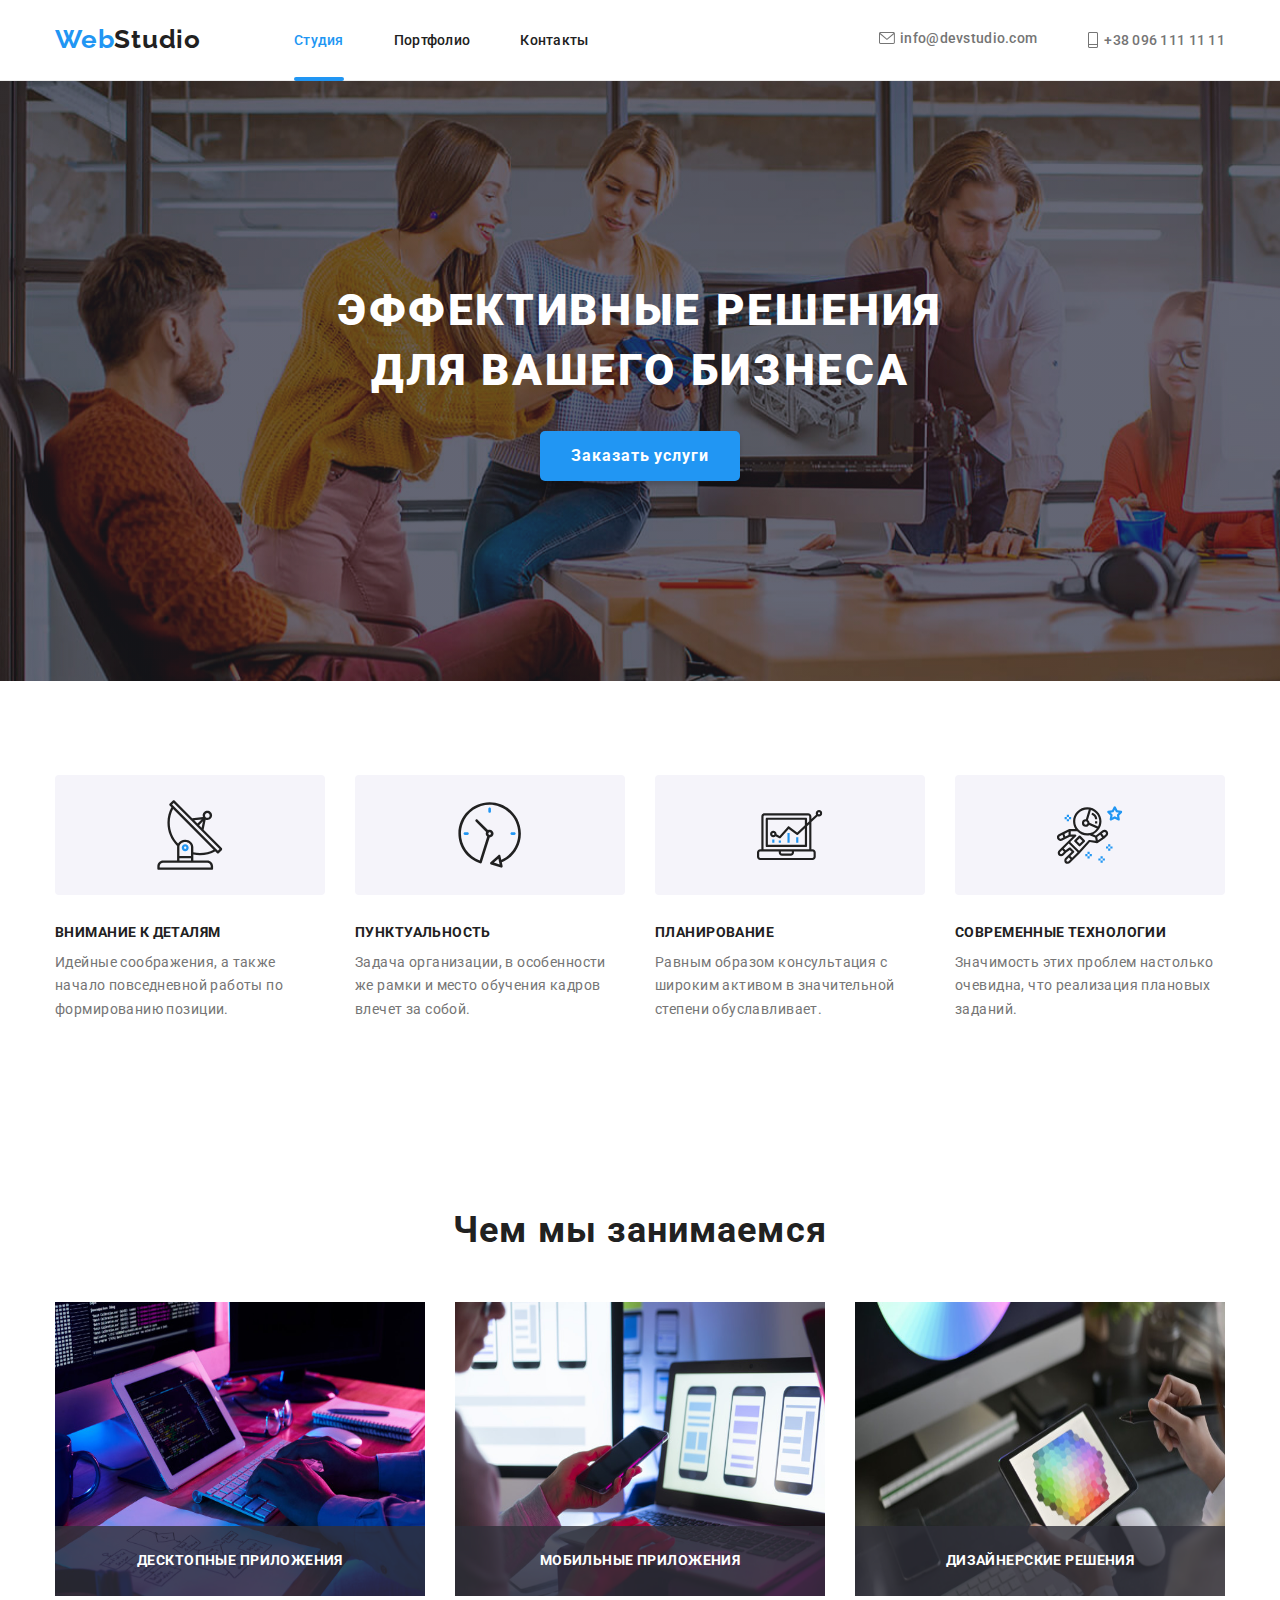
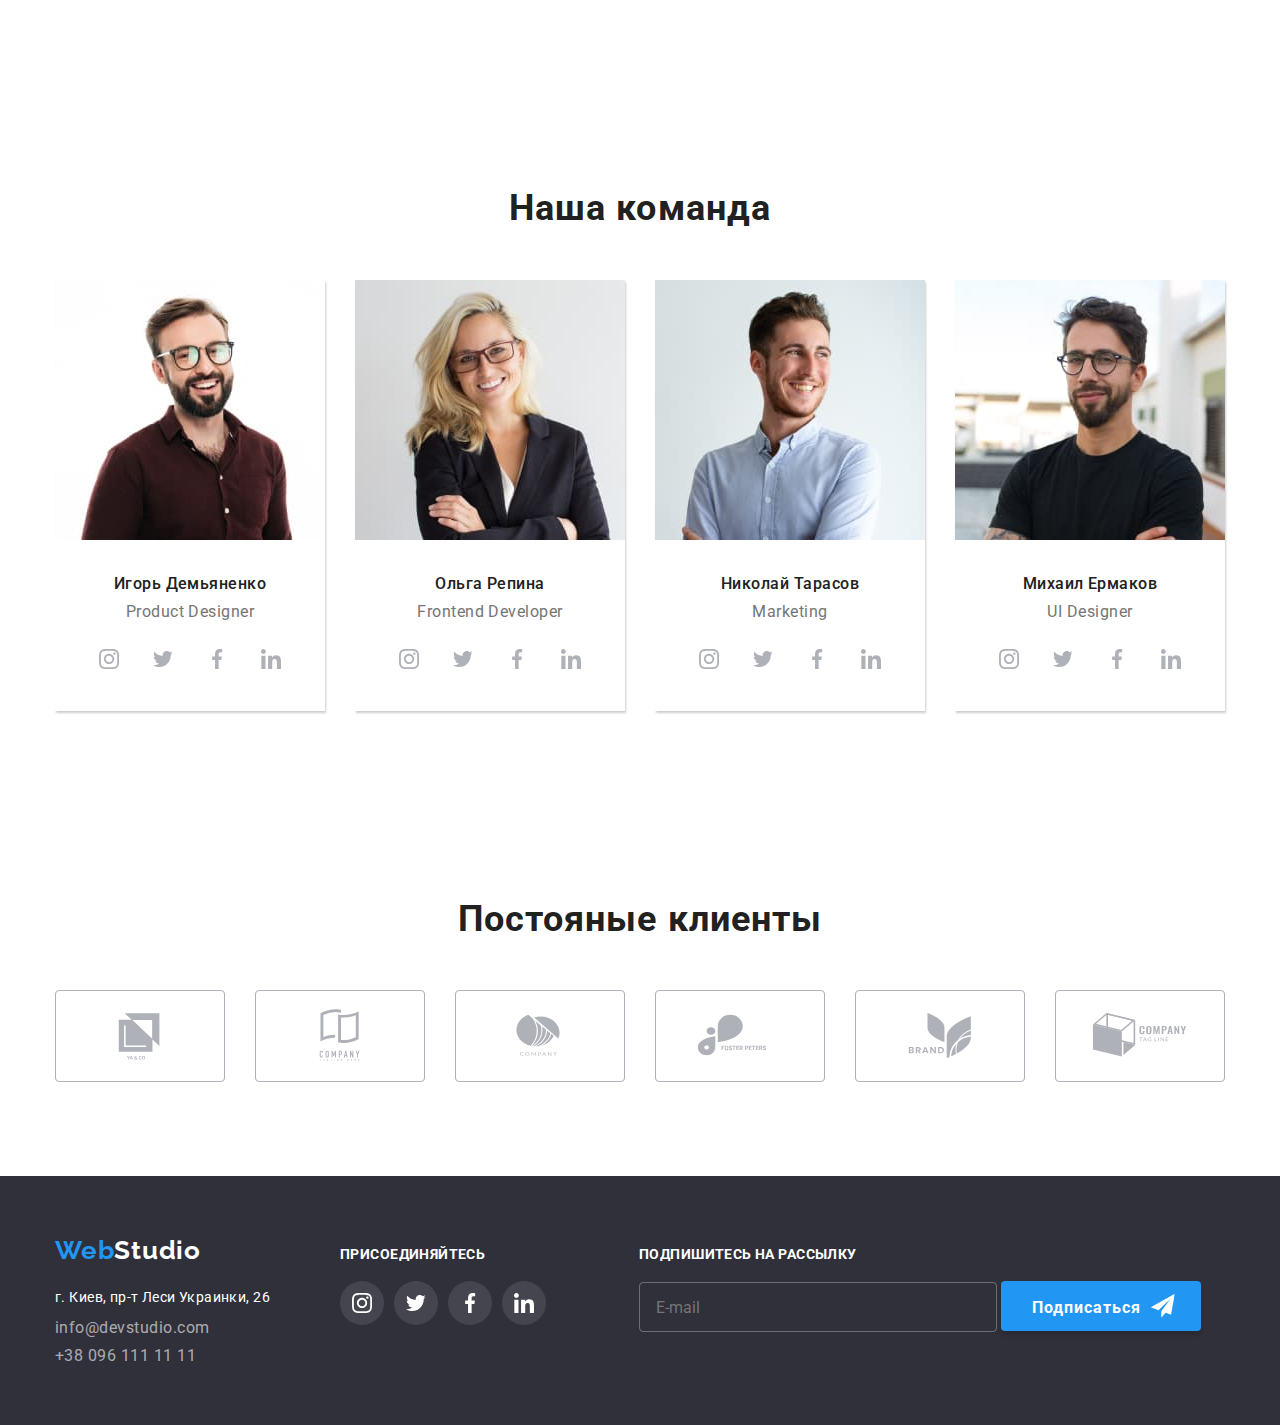
==== commit b616d418: "just bem" ====
--- a/index.html
+++ b/index.html
@@ -18,22 +18,22 @@
 <body>
    <header class="head">
       <div class="container">
-         <a href="index.html" class="logo-style"><span class="main-color">Web</span>Studio</a>
-         <nav class="head-block">
-            <ul class="nav">
-               <li class="nav-item"><a href="index.html" class="a-nostyle active">Студия</a></li>
-               <li class="nav-item"><a href="portfolio.html" class="a-nostyle">Портфоли</a></li>
-               <li class="nav-item"><a href="#" class="a-nostyle">Контакты</a></li>
+         <a href="index.html" class="logo"><span class="head__span">Web</span>Studio</a>
+         <nav class="menu">
+            <ul class="menu-list">
+               <li class="menu-list__item"><a href="index.html" class="a-nostyle active">Студия</a></li>
+               <li class="menu-list__item"><a href="portfolio.html" class="a-nostyle">Портфолио</a></li>
+               <li class="menu-list__item"><a href="#" class="a-nostyle">Контакты</a></li>
             </ul>
          </nav>
-         <ul class="nav">
-            <li class="real-address"><a href="mailto:info@devstudio.com" class="address-style">
-                  <svg class="head-icons">
+         <ul class="contact-list menu-list">
+            <li class="contact-list__item"><a href="mailto:info@devstudio.com" class="address-style">
+                  <svg class="contact-list__icon--letter">
                      <use href="images/icons.svg#icon-email"></use>
                   </svg> info@devstudio.com</a>
             </li>
-            <li class="real-address"><a href="tel:+380961111111" class="address-style">
-                  <svg class="head-icons-tel">
+            <li class="contact-list__item"><a href="tel:+380961111111" class="address-style">
+                  <svg class="contact-list__icon--phone">
                      <use href="images/icons.svg#icon-phone"></use>
                   </svg> +38 096 111 11 11</a>
             </li>
@@ -41,58 +41,58 @@
       </div>
    </header>
    <main>
-      <section class="slider">
-         <h1 class="slider-sentences">Эффективные решения <br>для вашего бизнеса</h1>
+      <section class="hero">
+         <h1 class="hero__sentences">Эффективные решения <br>для вашего бизнеса</h1>
          <button type="button" class="button-style" data-modal-open>Заказать услуги</button>
       </section>
-      <section class="section">
+      <section class="section-padding">
          <div class="container">
-            <h2 class="our-feature">Наши особенности</h2>
+            <h2 class="section__title">Наши особенности</h2>
             <ul class="flex-row">
-               <li class="feature-block">
-                  <div class="background-feautre-icons">
-                     <svg class="feature-icons">
+               <li class="flex-row__item">
+                  <div class="block-icons">
+                     <svg class="block-icons__icon">
                         <use href="images/icons.svg#icon-plate"></use>
                      </svg>
                   </div>
-                  <h3 class="feature-head">Внимание к деталям</h3>
-                  <p class="feature-text">
+                  <h3 class="flex-row__title">Внимание к деталям</h3>
+                  <p class="flex-row__text">
                      Идейные соображения, а также начало повседневной работы по
                      формированию позиции.
                   </p>
                </li>
-               <li class="feature-block">
-                  <div class="background-feautre-icons">
-                     <svg class="feature-icons">
+               <li class="flex-row__item">
+                  <div class="block-icons">
+                     <svg class="block-icons__icon">
                         <use href="images/icons.svg#icon-clock"></use>
                      </svg>
                   </div>
-                  <h3 class="feature-head">Пунктуальность</h3>
-                  <p class="feature-text">
+                  <h3 class="flex-row__title">Пунктуальность</h3>
+                  <p class="flex-row__text">
                      Задача организации, в особенности же рамки и место обучения
                      кадров влечет за собой.
                   </p>
                </li>
-               <li class="feature-block">
-                  <div class="background-feautre-icons">
-                     <svg class="feature-icons">
+               <li class="flex-row__item">
+                  <div class="block-icons">
+                     <svg class="block-icons__icon">
                         <use href="images/icons.svg#icon-diagram"></use>
                      </svg>
                   </div>
-                  <h3 class="feature-head">Планирование</h3>
-                  <p class="feature-text">
+                  <h3 class="flex-row__title">Планирование</h3>
+                  <p class="flex-row__text">
                      Равным образом консультация с широким активом в значительной
                      степени обуславливает.
                   </p>
                </li>
-               <li class="feature-block">
-                  <div class="background-feautre-icons">
-                     <svg class="feature-icons">
+               <li class="flex-row__item">
+                  <div class="block-icons">
+                     <svg class="block-icons__icon">
                         <use href="images/icons.svg#icon-spaceman"></use>
                      </svg>
                   </div>
-                  <h3 class="feature-head">Современные технологии</h3>
-                  <p class="feature-text">
+                  <h3 class="flex-row__title">Современные технологии</h3>
+                  <p class="flex-row__text">
                      Значимость этих проблем настолько очевидна, что реализация
                      плановых заданий.
                   </p>
@@ -100,62 +100,60 @@
             </ul>
          </div>
       </section>
-      <section class="section">
+      <section class="section-padding">
          <div class="container">
-            <h2 class="style-do">Чем мы занимаемся</h2>
+            <h2 class="section-padding__title">Чем мы занимаемся</h2>
             <ul class="flex-row">
-               <li class="what-do">
-                  <img src="./images/laptop.jpg" alt="Програмист кодит на ноутбуке" width="370" height="294"
-                     class="img-style" />
-                  <p class="what-do-text">Десктопные приложения</p>
-               </li>
-               <li class="what-do">
+               <li class="flex-row__items">
+                  <img src="./images/laptop.jpg" alt="Програмист кодит на ноутбуке" width="370" height="294" />
+                  <p class="flex-row-subtext">Десктопные приложения</p>
+               </li>
+               <li class="flex-row__items">
                   <img src="./images/smartphone.jpg" alt="UI/UX дизайнер делает шаблон для смартфонов" width="370"
-                     height="294" class="img-style" />
-                  <p class="what-do-text">Мобильные приложения</p>
-               </li>
-               <li class="what-do">
-                  <img src="./images/table.jpg" alt="Дизайнер выбирает цвет" width="370" height="294"
-                     class="img-style" />
-                  <p class="what-do-text">Дизайнерские решения</p>
+                     height="294" />
+                  <p class="flex-row-subtext">Мобильные приложения</p>
+               </li>
+               <li class="flex-row__items">
+                  <img src="./images/table.jpg" alt="Дизайнер выбирает цвет" width="370" height="294" />
+                  <p class="flex-row-subtext">Дизайнерские решения</p>
                </li>
             </ul>
          </div>
       </section>
-      <section class="our-team section">
+      <section class="our-team section-padding">
          <div class="container">
-            <h2 class="style-do">Наша команда</h2>
-            <ul class="flex-row">
-               <li class="teammates">
+            <h2 class="section-padding__title">Наша команда</h2>
+            <ul class="teammates flex-row">
+               <li class="teammates__item">
                   <img src="./images/img.jpg" alt="фото Игорь Демьяненко" width="270" height="260" />
                   <div class="block-information">
-                     <h3 class="name-surname">Игорь Демьяненко</h3>
-                     <p class="career">Product Designer</p>
+                     <h3 class="block-information__name">Игорь Демьяненко</h3>
+                     <p class="block-information__career">Product Designer</p>
                      <ul class="social-icons">
-                        <li class="icons">
-                           <a href="#" class="url-icon-social">
-                              <svg class="icon-item">
+                        <li class="social-icons__item">
+                           <a href="#" class="social-icons__url">
+                              <svg class="block-icon-item">
                                  <use href="images/icons.svg#icon-instagram"></use>
                               </svg>
                            </a>
                         </li>
-                        <li class="icons">
-                           <a href="#" class="url-icon-social">
-                              <svg class="icon-item">
+                        <li class="social-icons__item">
+                           <a href="#" class="social-icons__url">
+                              <svg class="block-icon-item">
                                  <use href="images/icons.svg#icon-twitter"></use>
                               </svg>
                            </a>
                         </li>
-                        <li class="icons">
-                           <a href="#" class="url-icon-social">
-                              <svg class="icon-item">
+                        <li class="social-icons__item">
+                           <a href="#" class="social-icons__url">
+                              <svg class="block-icon-item">
                                  <use href="images/icons.svg#icon-facebook"></use>
                               </svg>
                            </a>
                         </li>
-                        <li class="icons">
-                           <a href="#" class="url-icon-social">
-                              <svg class="icon-item">
+                        <li class="social-icons__item">
+                           <a href="#" class="social-icons__url">
+                              <svg class="block-icon-item">
                                  <use href="images/icons.svg#icon-linkedin"></use>
                               </svg>
                            </a>
@@ -163,36 +161,36 @@
                      </ul>
                   </div>
                </li>
-               <li class="teammates">
+               <li class="teammates__item">
                   <img src="./images/img-1.jpg" alt="фото Ольга Репина" width="270" height="260" />
                   <div class="block-information">
-                     <h3 class="name-surname">Ольга Репина</h3>
-                     <p class="career">Frontend Developer</p>
+                     <h3 class="block-information__name">Ольга Репина</h3>
+                     <p class="block-information__career">Frontend Developer</p>
                      <ul class="social-icons">
-                        <li class="icons">
-                           <a href="#" class="url-icon-social">
-                              <svg class="icon-item">
+                        <li class="social-icons__item">
+                           <a href="#" class="social-icons__url">
+                              <svg class="block-icon-item">
                                  <use href="images/icons.svg#icon-instagram"></use>
                               </svg>
                            </a>
                         </li>
-                        <li class="icons">
-                           <a href="#" class="url-icon-social">
-                              <svg class="icon-item">
+                        <li class="social-icons__item">
+                           <a href="#" class="social-icons__url">
+                              <svg class="block-icon-item">
                                  <use href="images/icons.svg#icon-twitter"></use>
                               </svg>
                            </a>
                         </li>
-                        <li class="icons">
-                           <a href="#" class="url-icon-social">
-                              <svg class="icon-item">
+                        <li class="social-icons__item">
+                           <a href="#" class="social-icons__url">
+                              <svg class="block-icon-item">
                                  <use href="images/icons.svg#icon-facebook"></use>
                               </svg>
                            </a>
                         </li>
-                        <li class="icons">
-                           <a href="#" class="url-icon-social">
-                              <svg class="icon-item">
+                        <li class="social-icons__item">
+                           <a href="#" class="social-icons__url">
+                              <svg class="block-icon-item">
                                  <use href="images/icons.svg#icon-linkedin"></use>
                               </svg>
                            </a>
@@ -200,36 +198,36 @@
                      </ul>
                   </div>
                </li>
-               <li class="teammates">
+               <li class="teammates__item">
                   <img src="./images/img-2.jpg" alt="фото Николай Тарасов" width="270" height="260" />
                   <div class="block-information">
-                     <h3 class="name-surname">Николай Тарасов</h3>
-                     <p class="career">Marketing</p>
+                     <h3 class="block-information__name">Николай Тарасов</h3>
+                     <p class="block-information__career">Marketing</p>
                      <ul class="social-icons">
-                        <li class="icons">
-                           <a href="#" class="url-icon-social">
-                              <svg class="icon-item">
+                        <li class="social-icons__item">
+                           <a href="#" class="social-icons__url">
+                              <svg class="block-icon-item">
                                  <use href="images/icons.svg#icon-instagram"></use>
                               </svg>
                            </a>
                         </li>
-                        <li class="icons">
-                           <a href="#" class="url-icon-social">
-                              <svg class="icon-item">
+                        <li class="social-icons__item">
+                           <a href="#" class="social-icons__url">
+                              <svg class="block-icon-item">
                                  <use href="images/icons.svg#icon-twitter"></use>
                               </svg>
                            </a>
                         </li>
-                        <li class="icons">
-                           <a href="#" class="url-icon-social">
-                              <svg class="icon-item">
+                        <li class="social-icons__item">
+                           <a href="#" class="social-icons__url">
+                              <svg class="block-icon-item">
                                  <use href="images/icons.svg#icon-facebook"></use>
                               </svg>
                            </a>
                         </li>
-                        <li class="icons">
-                           <a href="#" class="url-icon-social">
-                              <svg class="icon-item">
+                        <li class="social-icons__item">
+                           <a href="#" class="social-icons__url">
+                              <svg class="block-icon-item">
                                  <use href="images/icons.svg#icon-linkedin"></use>
                               </svg>
                            </a>
@@ -237,36 +235,36 @@
                      </ul>
                   </div>
                </li>
-               <li class="teammates">
+               <li class="teammates__item">
                   <img src="./images/img-3.jpg" alt="фото Михаил Ермаков" width="270" height="260" />
                   <div class="block-information">
-                     <h3 class="name-surname">Михаил Ермаков</h3>
-                     <p class="career">UI Designer</p>
+                     <h3 class="block-information__name">Михаил Ермаков</h3>
+                     <p class="block-information__career">UI Designer</p>
                      <ul class="social-icons">
-                        <li class="icons">
-                           <a href="#" class="url-icon-social">
-                              <svg class="icon-item">
+                        <li class="social-icons__item">
+                           <a href="#" class="social-icons__url">
+                              <svg class="block-icon-item">
                                  <use href="images/icons.svg#icon-instagram"></use>
                               </svg>
                            </a>
                         </li>
-                        <li class="icons">
-                           <a href="#" class="url-icon-social">
-                              <svg class="icon-item">
+                        <li class="social-icons__item">
+                           <a href="#" class="social-icons__url">
+                              <svg class="block-icon-item">
                                  <use href="images/icons.svg#icon-twitter"></use>
                               </svg>
                            </a>
                         </li>
-                        <li class="icons">
-                           <a href="#" class="url-icon-social">
-                              <svg class="icon-item">
+                        <li class="social-icons__item">
+                           <a href="#" class="social-icons__url">
+                              <svg class="block-icon-item">
                                  <use href="images/icons.svg#icon-facebook"></use>
                               </svg>
                            </a>
                         </li>
-                        <li class="icons">
-                           <a href="#" class="url-icon-social">
-                              <svg class="icon-item">
+                        <li class="social-icons__item">
+                           <a href="#" class="social-icons__url">
+                              <svg class="block-icon-item">
                                  <use href="images/icons.svg#icon-linkedin"></use>
                               </svg>
                            </a>
@@ -277,47 +275,47 @@
             </ul>
          </div>
       </section>
-      <section class="section">
+      <section class="partners section-padding">
          <div class="container">
-            <h2 class="style-do">Постояные клиенты</h2>
-            <ul class="partners-items">
-               <li class="block-partners">
-                  <a href="#" class="url-partners">
+            <h2 class="partners section-padding__title">Постояные клиенты</h2>
+            <ul class="partners-list">
+               <li class="partners-list__item">
+                  <a href="#" class="partners-list__url">
                      <svg class="icon-partners">
                         <use href="images/icons.svg#icon-partner1"></use>
                      </svg>
                   </a>
                </li>
-               <li class="block-partners">
-                  <a href="#" class="url-partners">
+               <li class="partners-list__item">
+                  <a href="#" class="partners-list__url">
                      <svg class="icon-partners">
                         <use href="images/icons.svg#icon-partner2"></use>
                      </svg>
                   </a>
                </li>
-               <li class="block-partners">
-                  <a href="#" class="url-partners">
+               <li class="partners-list__item">
+                  <a href="#" class="partners-list__url">
                      <svg class="icon-partners">
                         <use href="images/icons.svg#icon-partner3"></use>
                      </svg>
                   </a>
                </li>
-               <li class="block-partners">
-                  <a href="#" class="url-partners">
+               <li class="partners-list__item">
+                  <a href="#" class="partners-list__url">
                      <svg class="icon-partners">
                         <use href="images/icons.svg#icon-partner4"></use>
                      </svg>
                   </a>
                </li>
-               <li class="block-partners">
-                  <a href="#" class="url-partners">
+               <li class="partners-list__item">
+                  <a href="#" class="partners-list__url">
                      <svg class="icon-partners">
                         <use href="images/icons.svg#icon-partner5"></use>
                      </svg>
                   </a>
                </li>
-               <li class="block-partners">
-                  <a href="#" class="url-partners">
+               <li class="partners-list__item">
+                  <a href="#" class="partners-list__url">
                      <svg class="icon-partners">
                         <use href="images/icons.svg#icon-partner6"></use>
                      </svg>
@@ -330,47 +328,49 @@
    <footer class="footer">
       <div class="container">
          <div>
-            <a href="index.html" class="footer-logo"><span class="main-color">Web</span>Studio</a>
+            <a href="index.html" class="footer__logo"><span class="head__span">Web</span>Studio</a>
             <address>
                <ul class="footer-list">
-                  <li class="footer-margin"><a href="https://goo.gl/maps/rMcHHb8cHS6tsSC66" class="footer-address"
+                  <li class="footer-list__item"><a href="https://goo.gl/maps/rMcHHb8cHS6tsSC66" class="footer-address"
                         target="_blank" rel="noopener noreferrer nofollow">г.
                         Киев,
                         пр-т Леси Украинки,
                         26</a></li>
-                  <li class="footer-margin"><a href="mailto:info@devstudio.com"
-                        class="footer-item">info@devstudio.com</a>
+                  <li class="footer-list__item"><a href="mailto:info@devstudio.com"
+                        class="footer-list__reset-style">info@devstudio.com</a>
                   </li>
-                  <li class="footer-margin"><a href="tel:+380961111111" class="footer-item">+38 096 111 11 11</a></li>
+                  <li class="footer-list__item"><a href="tel:+380961111111" class="footer-list__reset-style">+38 096 111
+                        11 11</a>
+                  </li>
                </ul>
             </address>
          </div>
          <div class="social-subscription">
-            <p class="text-subscription">Присоединяйтесь</p>
-            <ul class="social-footer">
-               <li class="block-social-footer">
-                  <a href="#" class="social-footer-item">
+            <p class="social-subscription__text">Присоединяйтесь</p>
+            <ul class="social-subscription__list">
+               <li class="social-subscription__item">
+                  <a href="#" class="social-subscription__url">
                      <svg class="social-item">
                         <use href="images/icons.svg#icon-instagram"></use>
                      </svg>
                   </a>
                </li>
-               <li class="block-social-footer">
-                  <a href="#" class="social-footer-item">
+               <li class="social-subscription__item">
+                  <a href="#" class="social-subscription__url">
                      <svg class="social-item">
                         <use href="images/icons.svg#icon-twitter"></use>
                      </svg>
                   </a>
                </li>
-               <li class="block-social-footer">
-                  <a href="#" class="social-footer-item">
+               <li class="social-subscription__item">
+                  <a href="#" class="social-subscription__url">
                      <svg class="social-item">
                         <use href="images/icons.svg#icon-facebook"></use>
                      </svg>
                   </a>
                </li>
-               <li class="block-social-footer">
-                  <a href="#" class="social-footer-item">
+               <li class="social-subscription__item">
+                  <a href="#" class="social-subscription__url">
                      <svg class="social-item">
                         <use href="images/icons.svg#icon-linkedin"></use>
                      </svg>
@@ -379,7 +379,7 @@
             </ul>
          </div>
          <div class="subscription-email">
-            <p class="text-subscription">Подпишитесь на рассылку</p>
+            <p class="social-subscription__text">Подпишитесь на рассылку</p>
             <form class="form-subscription-email">
                <input type="email" name="email" id="email" class="email-subscription" placeholder="E-mail">
                <button type="submit" class="subscription-button">Подписаться
@@ -394,7 +394,7 @@
    <div class="backdrop is-hidden" data-modal>
       <div class="modal">
          <button type="button" class="modal-close-btn" data-modal-close>
-            <svg>
+            <svg class="close-btn">
                <use href="images/icons.svg#icon-X"></use>
             </svg>
          </button>
@@ -402,21 +402,21 @@
          <form class="modal-form">
             <label for="user-name" class="text-label-form">Имя</label>
             <div class="thumb-user-name">
-               <input type="text" name="user-name" class="modal-input" id="user-name" requared>
+               <input type="text" name="user-name" class="modal-input" id="user-name">
                <svg class="form-user-icon">
                   <use href="images/icons.svg#icon-user"></use>
                </svg>
             </div>
             <label for="user-tel" class="text-label-form">Телефон</label>
             <div class="thumb-user-name">
-               <input type="tel" name="user-tel" class="modal-input" id="user-tel" requared>
+               <input type="tel" name="user-tel" class="modal-input" id="user-tel">
                <svg class="form-user-icon">
                   <use href="images/icons.svg#icon-phone-form"></use>
                </svg>
             </div>
             <label for="user-email" class="text-label-form">Почта</label>
             <div class="thumb-user-name">
-               <input type="email" name="user-email" class="modal-input" requared>
+               <input type="email" name="user-email" class="modal-input" id="user-email">
                <svg class="form-user-icon">
                   <use href="images/icons.svg#icon-email-form"></use>
                </svg>
@@ -426,18 +426,15 @@
                id="user-comments"></textarea>
             <label for="modal-checkbox" class="modal-checkbox"><input type="checkbox" class="checkbox"
                   name="modal-checkbox" id="modal-checkbox">
-               <span class="checkbox-icon"></span>
-               <p class="checkbox-text">
-                  Соглашаюсь с рассылкой и принимаю
+               <span class="checkbox-icon"> </span>
+               <span class="checkbox-text">Соглашаюсь с рассылкой и принимаю
                   <span class="conditions-contract">
                      <a href="#" class="link-contract">
                         Условия
                         договора</a></span>
-               </p>
+               </span>
             </label>
-            <div class="thumb-button">
-               <button type="submit" class="button-submit">Отправить</button>
-            </div>
+            <button type="submit" class="button-submit">Отправить</button>
          </form>
       </div>
    </div>
--- a/css/style.css
+++ b/css/style.css
@@ -26,7 +26,7 @@
    border-bottom: 1px solid #ececec;
    padding: 25px 0;
 }
-.head-block {
+.menu {
    display: flex;
    align-items: center;
 }
@@ -37,7 +37,7 @@
    padding-right: 15px;
    padding-left: 15px;
 }
-.nav {
+.menu-list {
    display: flex;
    list-style: none;
 }
@@ -52,7 +52,7 @@
    align-items: center;
 }
 
-.logo-style {
+.logo {
    font-family: 'Raleway', sans-serif;
    font-size: 26px;
    line-height: 1.15;
@@ -62,14 +62,14 @@
    letter-spacing: 0.03em;
    margin-right: 93px;
 }
-.nav:last-child {
+.menu-list:last-child {
    margin-left: auto;
 }
 
-.main-color {
+.head__span {
    color: var(--main-color);
 }
-.nav-item {
+.menu-list__item {
    display: block;
    font-weight: 500;
    font-size: 14px;
@@ -77,7 +77,7 @@
    margin: 0 50px 0 0;
    letter-spacing: 0.02em;
 }
-.real-address:first-child {
+.contact-list__item:first-child {
    margin: 0 50px 0 0;
 }
 .address-style {
@@ -92,7 +92,7 @@
    align-items: center;
    transition: color 250ms cubic-bezier(0.4, 0, 0.2, 1);
 }
-.nav-item:nth-child(3n + 3) {
+.menu-list__item:nth-child(3n + 3) {
    margin-right: 0;
 }
 .a-nostyle:hover,
@@ -104,7 +104,7 @@
    color: var(--main-color);
    fill: var(--main-color);
 }
-.slider {
+.hero {
    background-image: linear-gradient(
          rgba(47, 48, 58, 0.4),
          rgba(47, 48, 58, 0.4)
@@ -119,7 +119,7 @@
    max-width: 1600px;
    margin: 0 auto;
 }
-.slider-sentences {
+.hero__sentences {
    font-size: 44px;
    color: var(--background-color);
    font-weight: 900;
@@ -143,7 +143,7 @@
    letter-spacing: 0.06em;
    box-shadow: 0px 4px 4px rgba(0, 0, 0, 0.15);
 }
-.section {
+.section-padding {
    padding: 94px 0 94px 0;
 }
 .section:nth-child(3n) {
@@ -157,7 +157,7 @@
    list-style: none;
    padding: 0;
 }
-.our-feature {
+.section__title {
    position: absolute;
    white-space: nowrap;
    width: 1px;
@@ -169,14 +169,14 @@
    clip-path: inset(50%);
    margin: -1px;
 }
-.feature-block {
+.flex-row__item {
    margin: 0 30px 0 0;
    width: 270px;
 }
-.feature-block:nth-child(4n + 4) {
+.flex-row__item:nth-child(4n + 4) {
    margin-right: 0;
 }
-.feature-text {
+.flex-row__text {
    margin: 10px 0 0 0;
    color: var(--subtext);
    font-weight: 400;
@@ -184,7 +184,7 @@
    line-height: 1.71;
    letter-spacing: 0.03em;
 }
-.feature-head {
+.flex-row__title {
    color: var(--text-color);
    font-size: 14px;
    font-weight: 700;
@@ -192,7 +192,7 @@
    text-transform: uppercase;
    letter-spacing: 0.03em;
 }
-.style-do {
+.section-padding__title {
    text-align: center;
    color: var(--text-color);
    font-weight: 700;
@@ -201,14 +201,14 @@
    margin: 0 0 50px 0;
    letter-spacing: 0.03em;
 }
-.what-do {
+.flex-row__items {
    margin: 0 30px 0 0;
    position: relative;
 }
-.what-do:nth-child(3n + 3) {
+.flex-row__items:nth-child(3n + 3) {
    margin-right: 0;
 }
-.what-do-text {
+.flex-row-subtext {
    position: absolute;
    bottom: 4px;
    left: 0;
@@ -227,17 +227,17 @@
    text-transform: uppercase;
    color: #ffffff;
 }
-.teammates {
+.teammates__item {
    background-color: var(--background-color);
    width: 270px;
    text-align: center;
    margin: 0 30px 0 0;
    box-shadow: 1px 2px 2px rgba(0, 0, 0, 0.2);
 }
-.teammates:nth-child(4n + 4) {
+.teammates__item:nth-child(4n + 4) {
    margin-right: 0;
 }
-.name-surname {
+.block-information__name {
    color: var(--text-color);
    font-size: 16px;
    line-height: 1.125;
@@ -248,7 +248,7 @@
 .block-information {
    padding: 30px 0 30px 0;
 }
-.career {
+.block-information__career {
    color: var(--subtext);
    font-size: 16px;
    font-weight: 400;
@@ -260,7 +260,7 @@
    background-color: #2f303a;
    padding: 60px 0 60px 0;
 }
-.footer-logo {
+.footer__logo {
    display: block;
    font-family: 'Raleway', sans-serif;
    font-size: 26px;
@@ -283,16 +283,16 @@
    font-style: normal;
    letter-spacing: 0.03em;
 }
-.footer-item {
+.footer-list__reset-style {
    text-decoration: none;
    color: rgba(255, 255, 255, 0.6);
    font-style: normal;
 }
-.footer-margin {
+.footer-list__item {
    margin: 0 0 9px 0;
    letter-spacing: 0.03em;
 }
-.footer-margin:nth-child(3n) {
+.footer-list__item:nth-child(3n) {
    margin: 0;
 }
 
@@ -326,7 +326,7 @@
    text-decoration: none;
    color: var(--text-color);
 }
-.nav-button-active {
+.portfolio-nav__item--active {
    padding: 6px 22px;
    background: var(--main-color);
    box-shadow: 0px 3px 1px rgba(0, 0, 0, 0.1), 0px 1px 2px rgba(0, 0, 0, 0.08),
@@ -334,7 +334,7 @@
    border-radius: 4px;
    color: #ffffff;
 }
-.nav-button {
+.portfolio-nav__item {
    padding: 6px 22px;
    font-family: -apple-system, BlinkMacSystemFont, 'Segoe UI', Roboto, Oxygen,
       Ubuntu, Cantarell, 'Open Sans', 'Helvetica Neue', sans-serif;
@@ -349,8 +349,8 @@
       box-shadow 250ms cubic-bezier(0.4, 0, 0.2, 1),
       color 250ms cubic-bezier(0.4, 0, 0.2, 1);
 }
-.nav-button:focus,
-.nav-button:hover {
+.portfolio-nav__item:focus,
+.portfolio-nav__item:hover {
    background: var(--main-color);
    box-shadow: 0px 3px 1px rgba(0, 0, 0, 0.1), 0px 1px 2px rgba(0, 0, 0, 0.08),
       0px 2px 2px rgba(0, 0, 0, 0.12);
@@ -366,7 +366,7 @@
    letter-spacing: 0.03em;
    color: #ffffff;
 }
-.flex-row-portfolio {
+.project-list {
    display: flex;
    flex-wrap: wrap;
    list-style: none;
@@ -378,14 +378,14 @@
    border-right: 1px solid #eeeeee;
    border-left: 1px solid #eeeeee;
 }
-.block-project {
+.project-list__item {
    width: 370px;
    margin: 0 0 30px 30px;
 }
-.block-project:nth-child(3n + 1) {
+.project-list__item:nth-child(3n + 1) {
    margin: 0 0 30px 0;
 }
-.container-items .subhead {
+.container-items__subhead {
    font-family: -apple-system, BlinkMacSystemFont, 'Segoe UI', Roboto, Oxygen,
       Ubuntu, Cantarell, 'Open Sans', 'Helvetica Neue', sans-serif;
    font-weight: 700;
@@ -394,7 +394,7 @@
    letter-spacing: 0.04em;
    color: var(--text-color);
 }
-.container-items .subtext {
+.container-items__subtext {
    font-family: -apple-system, BlinkMacSystemFont, 'Segoe UI', Roboto, Oxygen,
       Ubuntu, Cantarell, 'Open Sans', 'Helvetica Neue', sans-serif;
    font-size: 16px;
@@ -413,7 +413,7 @@
    overflow: hidden;
 }
 
-.description-img {
+.img-thumb__description {
    position: absolute;
    top: 0;
    left: 0;
@@ -462,43 +462,54 @@
    top: 14px;
    right: 14px;
 }
+.modal-close-btn:hover,
+.modal-close-btn:focus {
+   fill: var(--main-color);
+}
+
+.close-btn {
+   height: 30px;
+   width: 30px;
+}
 .is-hidden {
    opacity: 0;
    pointer-events: 0;
    visibility: hidden;
 }
-.block-project:hover .description-img {
+
+.project-list__url:hover .img-thumb__description,
+.project-list__url:focus .img-thumb__description {
    transform: translateY(0);
 }
-.item-project {
+.project-list__url {
    display: block;
    text-decoration: none;
    transition: box-shadow 250ms cubic-bezier(0.4, 0, 0.2, 1);
 }
-.item-project:hover,
-.item-project:focus {
+.project-list__url:hover,
+.project-list__url:focus {
    box-shadow: 0px 1px 1px rgba(0, 0, 0, 0.12), 0px 4px 4px rgba(0, 0, 0, 0.06),
       1px 4px 6px rgba(0, 0, 0, 0.16);
 }
 
 /* ICONS Style */
-.head-icons {
+.contact-list__icon--letter {
    height: 12px;
    width: 16px;
    fill: currentColor;
    margin-right: 5px;
 }
-.head-icons-tel {
+.contact-list__icon--phone {
    height: 16px;
    width: 12px;
    fill: currentColor;
    margin-right: 5px;
 }
-.feature-icons {
+.block-icons__icon {
    width: 65.32px;
    height: 70px;
 }
-.background-feautre-icons {
+.block-icons {
    height: 120px;
    width: 270px;
    display: flex;
@@ -514,7 +525,7 @@
    justify-content: center;
    align-items: center;
 }
-.icons {
+.social-icons__item {
    cursor: pointer;
    width: 44px;
    height: 44px;
@@ -522,10 +533,10 @@
    color: #afb1b8;
    fill: currentColor;
 }
-.icons:last-child {
+.social-icons__item:last-child {
    margin-right: 0;
 }
-.url-icon-social {
+.social-icons__url {
    display: flex;
    justify-content: center;
    align-items: center;
@@ -537,29 +548,29 @@
    transition: background-color 250ms cubic-bezier(0.4, 0, 0.2, 1),
       color 250ms cubic-bezier(0.4, 0, 0.2, 1);
 }
-.icon-item {
+.block-icon-item {
    width: 20px;
    height: 20px;
 }
-.url-icon-social:hover,
-.url-icon-social:focus {
+.social-icons__url:hover,
+.social-icons__url:focus {
    background-color: var(--main-color);
    color: #fff;
 }
-.partners-items {
+.partners-list {
    list-style: none;
    display: flex;
 }
-.block-partners {
+.partners-list__item {
    width: 170px;
    height: 92px;
    box-sizing: border-box;
    margin-right: 30px;
 }
-.block-partners:last-child {
+.partners-list__item:last-child {
    margin-right: 0px;
 }
-.url-partners {
+.partners-list__url {
    display: flex;
    justify-content: center;
    align-items: center;
@@ -572,8 +583,8 @@
    transition: fill 250ms cubic-bezier(0.4, 0, 0.2, 1),
       border 250ms cubic-bezier(0.4, 0, 0.2, 1);
 }
-.url-partners:hover,
-.url-partners:focus {
+.partners-list__url:hover,
+.partners-list__url:focus {
    fill: var(--main-color);
    border: 1px solid #2196f3;
 }
@@ -585,7 +596,7 @@
    margin-left: 70px;
 }
 
-.social-footer {
+.social-subscription__list {
    list-style: none;
    display: flex;
    justify-content: center;
@@ -600,17 +611,16 @@
    display: flex;
    align-items: baseline;
 }
-.text-subscription {
+.social-subscription__text {
    font-weight: 700;
    font-size: 14px;
    line-height: 0.875;
    letter-spacing: 0.03em;
    text-transform: uppercase;
    color: #ffffff;
-   /* padding: 10px 0 20px 0; */
    margin-bottom: 20px;
 }
-.social-footer-item {
+.social-subscription__url {
    width: 44px;
    height: 44px;
    border-radius: 50%;
@@ -620,14 +630,14 @@
    background: rgba(255, 255, 255, 0.1);
    transition: background-color 250ms cubic-bezier(0.4, 0, 0.2, 1);
 }
-.block-social-footer {
+.social-subscription__item {
    margin-right: 10px;
 }
-.block-social-footer:last-child {
+.social-subscription__item:last-child {
    margin-right: 0;
 }
-.social-footer-item:hover,
-.social-footer-item:focus {
+.social-subscription__url:hover,
+.social-subscription__url:focus {
    background-color: var(--main-color);
 }
 
@@ -646,6 +656,7 @@
    padding-left: 42px;
    cursor: pointer;
    margin-top: 4px;
+   margin-bottom: 10px;
    outline: none;
    transition: color 250ms cubic-bezier(0.4, 0, 0.2, 1);
 }
@@ -683,10 +694,10 @@
    text-align: center;
    letter-spacing: 0.03em;
    color: #212121;
+   margin-bottom: 10px;
 }
 .button-submit {
-   width: 200px;
-   height: 50px;
+   padding: 10px 55px;
    background: #188ce8;
    box-shadow: 0px 4px 4px rgba(0, 0, 0, 0.15);
    border-radius: 4px;
@@ -696,20 +707,20 @@
    font-size: 16px;
    line-height: 30px;
    color: #ffffff;
+   margin: 0 auto;
 }
 .text-label-form {
    font-size: 12px;
    line-height: 14px;
    letter-spacing: 0.01em;
    color: #757575;
-   padding-top: 10px;
 }
 .modal-checkbox {
    display: flex;
    justify-content: center;
    align-items: center;
-   padding-top: 20px;
-   padding-bottom: 30px;
+   margin-top: 20px;
+   margin-bottom: 30px;
 }
 .checkbox-text {
    display: inline;
@@ -729,11 +740,6 @@
 .link-contract {
    text-decoration: none;
    color: inherit;
-}
-.thumb-button {
-   display: flex;
-   justify-content: center;
-   align-items: center;
 }
 .thumb-user-name {
    position: relative;
@@ -742,7 +748,7 @@
    position: absolute;
    top: 50%;
    left: 15px;
-   transform: translate(0, -40%);
+   transform: translate(0, -60%);
    height: 18px;
    width: 18px;
    pointer-events: none;
@@ -807,8 +813,12 @@
 }
 .checkbox:checked + .checkbox-icon {
    background-color: var(--main-color);
-   border: 2px var(--main-color) #252525;
+   border: 2px solid var(--main-color);
    background-image: url('../images/icon check.svg');
    background-size: contain;
    background-origin: content-box;
 }
+.checkbox:focus + .checkbox-icon,
+.checkbox:hover + .checkbox-icon {
+   border: 2px solid var(--main-color);
+}
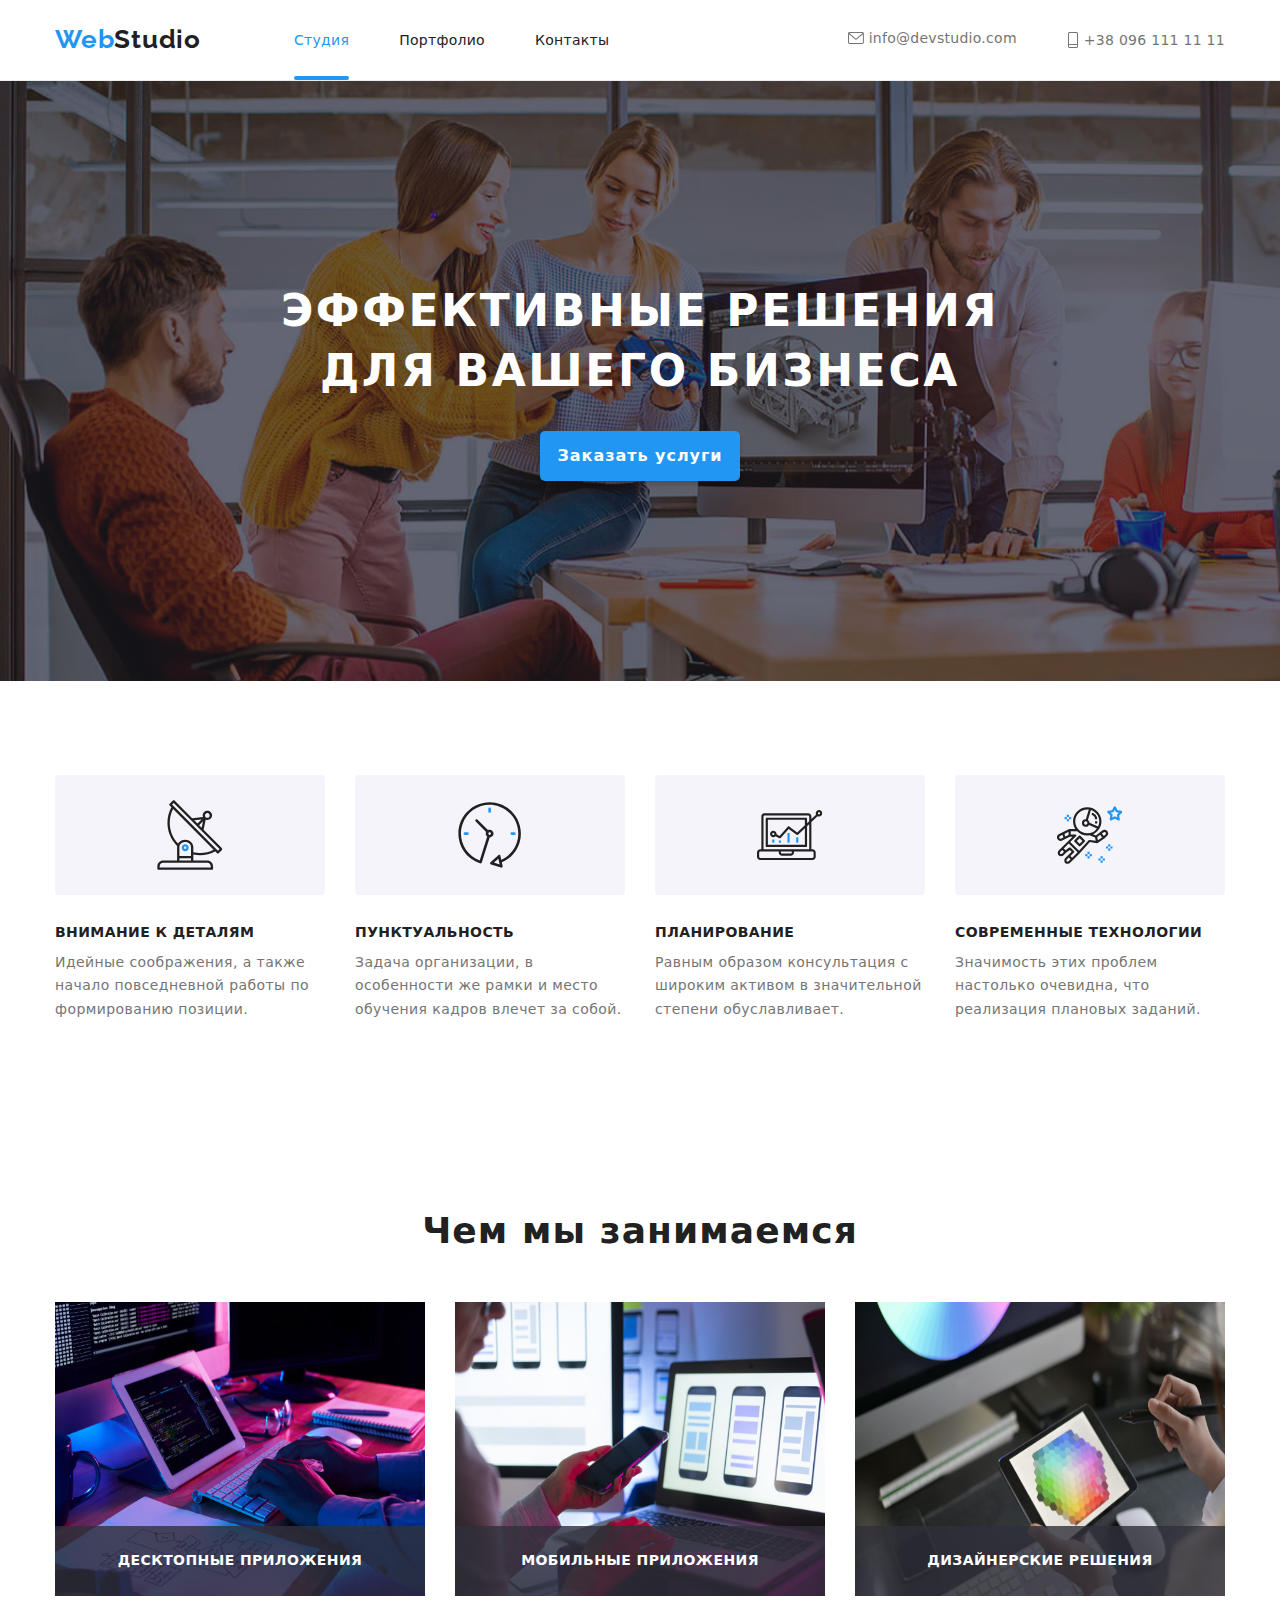
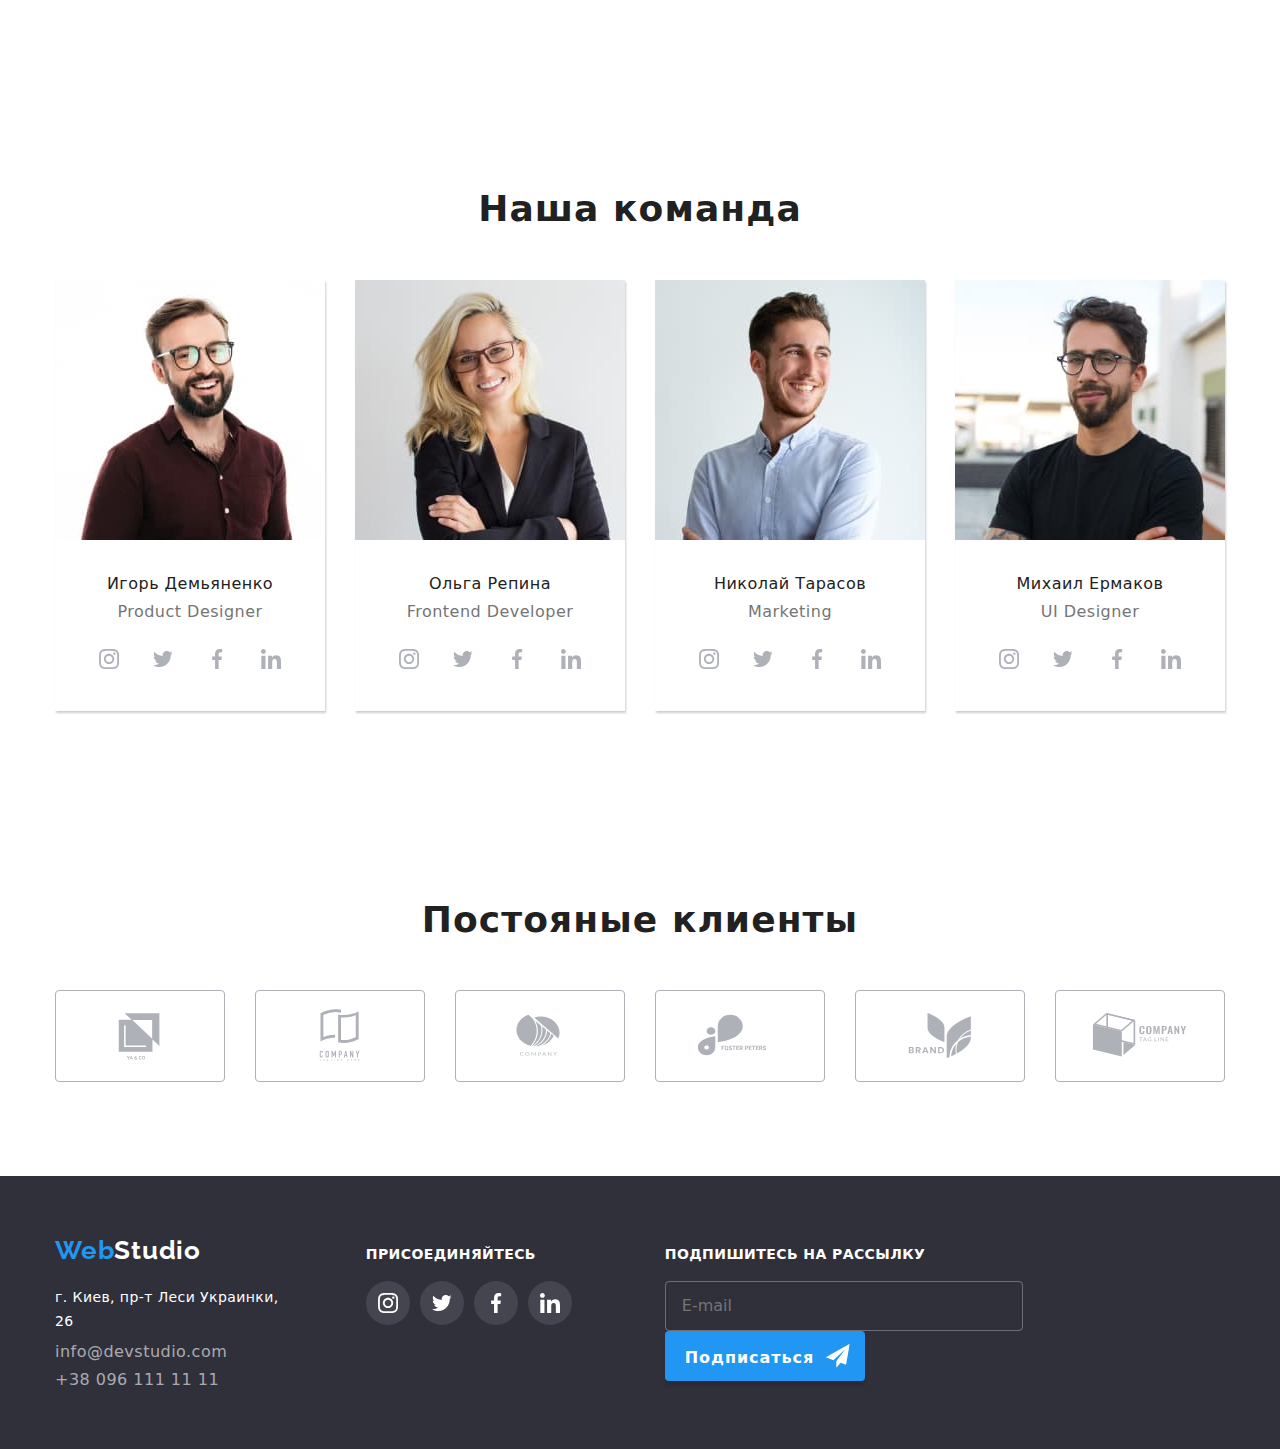
==== commit 05875310: "add scss" ====
--- a/index.html
+++ b/index.html
@@ -5,13 +5,12 @@
    <meta charset="UTF-8" />
    <meta http-equiv="X-UA-Compatible" content="IE=edge" />
    <meta name="viewport" content="width=device-width, initial-scale=1.0" />
-   <link rel="stylesheet" href="./css/modern-normalize.css">
    <link rel="preconnect" href="https://fonts.googleapis.com">
    <link rel="preconnect" href="https://fonts.gstatic.com" crossorigin>
    <link
       href="https://fonts.googleapis.com/css2?family=Raleway:wght@700&family=Roboto:wght@400;500;700;900&display=swap"
       rel="stylesheet">
-   <link rel="stylesheet" href="./css/style.css">
+   <link rel="stylesheet" href="./css/main.min.css">
    <title>Web Studio (Version 2.1)</title>
 </head>
 
@@ -27,12 +26,12 @@
             </ul>
          </nav>
          <ul class="contact-list menu-list">
-            <li class="contact-list__item"><a href="mailto:info@devstudio.com" class="address-style">
+            <li class="contact-list__item"><a href="mailto:info@devstudio.com" class="menu-list__address-style">
                   <svg class="contact-list__icon--letter">
                      <use href="images/icons.svg#icon-email"></use>
                   </svg> info@devstudio.com</a>
             </li>
-            <li class="contact-list__item"><a href="tel:+380961111111" class="address-style">
+            <li class="contact-list__item"><a href="tel:+380961111111" class="menu-list__address-style">
                   <svg class="contact-list__icon--phone">
                      <use href="images/icons.svg#icon-phone"></use>
                   </svg> +38 096 111 11 11</a>
@@ -47,7 +46,7 @@
       </section>
       <section class="section-padding">
          <div class="container">
-            <h2 class="section__title">Наши особенности</h2>
+            <h2 class="section-padding__title section__title">Наши особенности</h2>
             <ul class="flex-row">
                <li class="flex-row__item">
                   <div class="block-icons">
--- a/css/main.min.css
+++ b/css/main.min.css
@@ -0,0 +1,3 @@
+body{font-family:'Roboto', sans-serif;color:var(--main-color)}button{cursor:pointer}p,h1,h2,h3,h4,h5,h6,ul{margin:0;padding:0}:root{--main-color: #2196f3;--background-color: #ffffff;--text-color: #212121;--subtext: #757575}.section__title{position:absolute;white-space:nowrap;width:1px;height:1px;overflow:hidden;border:0;padding:0;clip:rect(0 0 0 0);-webkit-clip-path:inset(50%);clip-path:inset(50%);margin:-1px}.is-hidden{opacity:0;pointer-events:0;visibility:hidden}/*! modern-normalize v1.1.0 | MIT License | https://github.com/sindresorhus/modern-normalize */*,::before,::after{-webkit-box-sizing:border-box;box-sizing:border-box}html{line-height:1.15;-webkit-text-size-adjust:100%;-moz-tab-size:4;-o-tab-size:4;tab-size:4}body{margin-top:0;margin-bottom:0;margin-right:0;margin-left:0;font-family:system-ui,-apple-system,"Segoe UI",Roboto,Helvetica,Arial,sans-serif,"Apple Color Emoji","Segoe UI Emoji"}hr{height:0;color:inherit}abbr[title]{-webkit-text-decoration:underline dotted;text-decoration:underline dotted}b,strong{font-weight:bolder}code,kbd,samp,pre{font-family:ui-monospace, SFMono-Regular, Consolas, 'Liberation Mono', Menlo,+ monospace;font-size:1em}small{font-size:80%}sub,sup{font-size:75%;line-height:0;position:relative;vertical-align:baseline}sub{bottom:-0.25em}sup{top:-0.5em}table{text-indent:0;border-color:inherit}button,input,optgroup,select,textarea{font-family:inherit;font-size:100%;line-height:1.15;margin:0}button,select{text-transform:none}button,[type='button'],[type='reset'],[type='submit']{-webkit-appearance:button}::-moz-focus-inner{border-style:none;padding:0}:-moz-focusring{outline:1px dotted ButtonText}:-moz-ui-invalid{box-shadow:none}legend{padding:0}progress{vertical-align:baseline}::-webkit-inner-spin-button,::-webkit-outer-spin-button{height:auto}[type='search']{-webkit-appearance:textfield;outline-offset:-2px}::-webkit-search-decoration{-webkit-appearance:none}::-webkit-file-upload-button{-webkit-appearance:button;font:inherit}summary{display:list-item}.container{width:1200px;margin:0 auto;padding-right:15px;padding-left:15px}.button-style{font-family:inherit;width:200px;padding:10px 0;background-color:var(--main-color);border:none;border-radius:5px;color:var(--background-color);font-size:16px;font-weight:700;line-height:1.875;letter-spacing:0.06em;-webkit-box-shadow:0px 4px 4px rgba(0,0,0,0.15);box-shadow:0px 4px 4px rgba(0,0,0,0.15)}.button-submit{padding:10px 55px;background:#188ce8;-webkit-box-shadow:0px 4px 4px rgba(0,0,0,0.15);box-shadow:0px 4px 4px rgba(0,0,0,0.15);border-radius:4px;border:none;letter-spacing:0.06em;font-weight:700;font-size:16px;line-height:30px;color:#ffffff;margin:0 auto}.subscription-button{width:200px;height:50px;background:#2196f3;-webkit-box-shadow:0px 4px 4px rgba(0,0,0,0.15);box-shadow:0px 4px 4px rgba(0,0,0,0.15);border-radius:4px;border:none;margin-right:12px;font-weight:700;font-size:16px;line-height:30px;letter-spacing:0.06em;color:#ffffff;-webkit-box-align:center;-ms-flex-align:center;align-items:center;text-align:center}.modal-close-btn{display:-webkit-box;display:-ms-flexbox;display:flex;-webkit-box-pack:center;-ms-flex-pack:center;justify-content:center;-webkit-box-align:center;-ms-flex-align:center;align-items:center;width:30px;height:30px;border-radius:50%;position:absolute;background-color:#fff;border:1px solid rgba(0,0,0,0.1);top:14px;right:14px}.modal-close-btn:hover,.modal-close-btn:focus{fill:var(--main-color)}.close-btn{height:30px;width:30px}.section-padding{padding:94px 0 94px 0}.section:nth-child(3n){padding:0 0 94px 0}.section:nth-child(4n){background-color:#f5f4fa}.flex-row{display:-webkit-box;display:-ms-flexbox;display:flex;list-style:none;padding:0}.flex-row__item{margin:0 30px 0 0;width:270px}.flex-row__item:nth-child(4n+4){margin-right:0}.logo{font-family:'Raleway', sans-serif;font-size:26px;line-height:1.15;font-weight:700;text-decoration:none;color:var(--text-color);letter-spacing:0.03em;margin-right:93px}.footer__logo{display:block;font-family:'Raleway', sans-serif;font-size:26px;line-height:1.15;font-weight:700;text-decoration:none;color:var(--background-color);letter-spacing:0.03em;margin-bottom:20px}.flex-row__title{color:var(--text-color);font-size:14px;font-weight:700;line-height:1.14;text-transform:uppercase;letter-spacing:0.03em}.section-padding__title{text-align:center;color:var(--text-color);font-weight:700;font-size:36px;line-height:1.16;margin:0 0 50px 0;letter-spacing:0.03em}.block-information__name{color:var(--text-color);font-size:16px;line-height:1.125;font-weight:500;letter-spacing:0.03em;margin-bottom:10px}.block-information__career{color:var(--subtext);font-size:16px;font-weight:400;line-height:1.125;letter-spacing:0.03em;margin-bottom:16px}.flex-row__text{margin:10px 0 0 0;color:var(--subtext);font-weight:400;font-size:14px;line-height:1.71;letter-spacing:0.03em}.flex-row-subtext{position:absolute;bottom:4px;left:0;width:100%;height:70px;color:#fff;background:rgba(47,48,58,0.8);display:-webkit-box;display:-ms-flexbox;display:flex;-webkit-box-pack:center;-ms-flex-pack:center;justify-content:center;-webkit-box-align:center;-ms-flex-align:center;align-items:center;font-weight:700;font-size:14px;line-height:1.14;text-align:center;letter-spacing:0.03em;text-transform:uppercase;color:#ffffff}.modal-form{display:-webkit-box;display:-ms-flexbox;display:flex;-webkit-box-orient:vertical;-webkit-box-direction:normal;-ms-flex-direction:column;flex-direction:column}.modal-input{width:100%;height:40px;border:1px solid rgba(33,33,33,0.2);-webkit-box-sizing:border-box;box-sizing:border-box;border-radius:4px;padding-left:42px;cursor:pointer;margin-top:4px;margin-bottom:10px;outline:none;-webkit-transition:color 250ms cubic-bezier(0.4, 0, 0.2, 1);transition:color 250ms cubic-bezier(0.4, 0, 0.2, 1)}.modal-input:focus+.form-user-icon{fill:var(--main-color)}.modal-input:focus{border:1px solid var(--main-color)}.modal-textarea{width:100%;height:120px;border:1px solid rgba(33,33,33,0.2);-webkit-box-sizing:border-box;box-sizing:border-box;border-radius:4px;outline:none;padding:12px 16px;margin-top:4px;font-size:14px;line-height:16px;letter-spacing:0.01em;color:rgba(117,117,117,0.5);resize:none;cursor:pointer;-webkit-transition:color 250ms cubic-bezier(0.4, 0, 0.2, 1);transition:color 250ms cubic-bezier(0.4, 0, 0.2, 1)}.modal-textarea:focus{border:1px solid var(--main-color)}.modal-title{font-weight:700;font-size:20px;line-height:1.15;text-align:center;letter-spacing:0.03em;color:#212121;margin-bottom:10px}.text-label-form{font-size:12px;line-height:14px;letter-spacing:0.01em;color:#757575}.modal-checkbox{display:-webkit-box;display:-ms-flexbox;display:flex;-webkit-box-pack:center;-ms-flex-pack:center;justify-content:center;-webkit-box-align:center;-ms-flex-align:center;align-items:center;margin-top:20px;margin-bottom:30px}.checkbox-text{display:inline;font-size:14px;line-height:24px;letter-spacing:0.03em;color:#757575;padding-left:7px}.conditions-contract{font-size:14px;line-height:24px;letter-spacing:0.03em;color:var(--main-color);border-bottom:1px solid var(--main-color)}.link-contract{text-decoration:none;color:inherit}.thumb-user-name{position:relative}.form-user-icon{position:absolute;top:50%;left:15px;-webkit-transform:translate(0, -60%);transform:translate(0, -60%);height:18px;width:18px;pointer-events:none;fill:inherit}.checkbox{position:absolute;white-space:nowrap;width:1px;height:1px;overflow:hidden;border:0;padding:0;clip:rect(0 0 0 0);-webkit-clip-path:inset(50%);clip-path:inset(50%);margin:-1px}.checkbox-icon{content:'';display:inline-block;width:15px;height:15px;border:2px solid #252525;border-radius:2px}.checkbox:checked+.checkbox-icon{background-color:var(--main-color);border:2px solid var(--main-color);background-image:url("../images/icon check.svg");background-size:contain;background-origin:content-box}.checkbox:focus+.checkbox-icon,.checkbox:hover+.checkbox-icon{border:2px solid var(--main-color)}.backdrop{width:100vw;height:100vh;background-color:rgba(0,0,0,0.3);position:fixed;top:0;-webkit-transition:visibility 250ms cubic-bezier(0.4, 0, 0.2, 1),opacity 250ms cubic-bezier(0.4, 0, 0.2, 1),rotate 250ms linear;transition:visibility 250ms cubic-bezier(0.4, 0, 0.2, 1),opacity 250ms cubic-bezier(0.4, 0, 0.2, 1),rotate 250ms linear}.modal{width:528px;min-height:581px;background-color:#ffffff;-webkit-box-shadow:0px 1px 3px rgba(0,0,0,0.12),0px 1px 1px rgba(0,0,0,0.14),0px 2px 1px rgba(0,0,0,0.2);box-shadow:0px 1px 3px rgba(0,0,0,0.12),0px 1px 1px rgba(0,0,0,0.14),0px 2px 1px rgba(0,0,0,0.2);border-radius:4px;position:absolute;top:50%;left:50%;-webkit-transform:translate(-50%, -50%);transform:translate(-50%, -50%);padding:40px}.head{border-bottom:1px solid #ececec;padding:25px 0}.head>.container{display:-webkit-box;display:-ms-flexbox;display:flex;-webkit-box-align:center;-ms-flex-align:center;align-items:center}.menu{display:-webkit-box;display:-ms-flexbox;display:flex;-webkit-box-align:center;-ms-flex-align:center;align-items:center}.menu-list{display:-webkit-box;display:-ms-flexbox;display:flex;list-style:none}.menu-list:last-child{margin-left:auto}.a-nostyle{text-decoration:none;color:var(--text-color);-webkit-transition:color 250ms cubic-bezier(0.4, 0, 0.2, 1);transition:color 250ms cubic-bezier(0.4, 0, 0.2, 1)}.menu-list__item{display:block;font-weight:500;font-size:14px;line-height:0.875;margin:0 50px 0 0;letter-spacing:0.02em}.head__span{color:var(--main-color)}.menu-list__address-style{color:var(--subtext);text-decoration:none;font-size:14px;font-weight:500;line-height:0.875;letter-spacing:0.02em;display:-webkit-box;display:-ms-flexbox;display:flex;-webkit-box-pack:center;-ms-flex-pack:center;justify-content:center;-webkit-box-align:center;-ms-flex-align:center;align-items:center;-webkit-transition:color 250ms cubic-bezier(0.4, 0, 0.2, 1);transition:color 250ms cubic-bezier(0.4, 0, 0.2, 1)}.menu-list__address-style:hover,.menu-list__address-style:focus{color:var(--main-color);fill:var(--main-color)}.contact-list__item:first-child{margin:0 50px 0 0}.menu-list__item:nth-child(3n+3){margin-right:0}.a-nostyle:hover,.a-nostylefocus{color:var(--main-color)}.active{color:var(--main-color);position:relative}.active::after{content:'';width:100%;height:4px;position:absolute;background-color:var(--main-color);border-radius:2px;left:0;bottom:-32px}.contact-list__icon--letter{height:12px;width:16px;fill:currentColor;margin-right:5px}.contact-list__icon--phone{height:16px;width:12px;fill:currentColor;margin-right:5px}.hero{background-image:-webkit-gradient(linear, left top, left bottom, from(rgba(47,48,58,0.4)), to(rgba(47,48,58,0.4))),url(../images/bg-head.jpg);background-image:linear-gradient(rgba(47,48,58,0.4), rgba(47,48,58,0.4)),url(../images/bg-head.jpg);background-repeat:no-repeat;background-size:cover;background-color:#2f303a;padding-bottom:200px;padding-top:200px;text-align:center;max-width:1600px;margin:0 auto}.hero__sentences{font-size:44px;color:var(--background-color);font-weight:900;line-height:1.36;text-transform:uppercase;text-align:center;margin:0 0 30px 0;letter-spacing:0.06em}.teammates__item{background-color:var(--background-color);width:270px;text-align:center;margin:0 30px 0 0;-webkit-box-shadow:1px 2px 2px rgba(0,0,0,0.2);box-shadow:1px 2px 2px rgba(0,0,0,0.2)}.teammates__item:nth-child(4n+4){margin-right:0}.block-information{padding:30px 0 30px 0}.social-icons{list-style:none;display:-webkit-box;display:-ms-flexbox;display:flex;-webkit-box-pack:center;-ms-flex-pack:center;justify-content:center;-webkit-box-align:center;-ms-flex-align:center;align-items:center}.social-icons__item{cursor:pointer;width:44px;height:44px;margin-right:10px;color:#afb1b8;fill:currentColor}.social-icons__item:last-child{margin-right:0}.social-icons__url{display:-webkit-box;display:-ms-flexbox;display:flex;-webkit-box-pack:center;-ms-flex-pack:center;justify-content:center;-webkit-box-align:center;-ms-flex-align:center;align-items:center;border-radius:50%;width:100%;height:100%;color:#afb1b8;fill:currentColor;-webkit-transition:background-color 250ms cubic-bezier(0.4, 0, 0.2, 1),color 250ms cubic-bezier(0.4, 0, 0.2, 1);transition:background-color 250ms cubic-bezier(0.4, 0, 0.2, 1),color 250ms cubic-bezier(0.4, 0, 0.2, 1)}.social-icons__url:hover,.social-icons__url:focus{background-color:var(--main-color);color:#fff}.block-icon-item{width:20px;height:20px}.flex-row__items{margin:0 30px 0 0;position:relative}.flex-row__items:nth-child(3n+3){margin-right:0}.footer{background-color:#2f303a;padding:60px 0 60px 0}.footer-list{list-style:none;padding:0}.footer-address{text-decoration:none;color:var(--background-color);font-size:14px;line-height:1.71;font-style:normal;letter-spacing:0.03em}.footer-list__reset-style{text-decoration:none;color:rgba(255,255,255,0.6);font-style:normal}.footer-list__item{margin:0 0 9px 0;letter-spacing:0.03em}.footer-list__item:nth-child(3n){margin:0}.social-subscription{margin-left:70px}.social-subscription__list{list-style:none;display:-webkit-box;display:-ms-flexbox;display:flex;-webkit-box-pack:center;-ms-flex-pack:center;justify-content:center;-webkit-box-align:center;-ms-flex-align:center;align-items:center}.social-item{width:20px;height:20px;fill:#fff}.footer>.container{display:-webkit-box;display:-ms-flexbox;display:flex;-webkit-box-align:baseline;-ms-flex-align:baseline;align-items:baseline}.social-subscription__text{font-weight:700;font-size:14px;line-height:0.875;letter-spacing:0.03em;text-transform:uppercase;color:#ffffff;margin-bottom:20px}.social-subscription__url{width:44px;height:44px;border-radius:50%;display:-webkit-box;display:-ms-flexbox;display:flex;-webkit-box-pack:center;-ms-flex-pack:center;justify-content:center;-webkit-box-align:center;-ms-flex-align:center;align-items:center;background:rgba(255,255,255,0.1);-webkit-transition:background-color 250ms cubic-bezier(0.4, 0, 0.2, 1);transition:background-color 250ms cubic-bezier(0.4, 0, 0.2, 1)}.social-subscription__url:hover,.social-subscription__url:focus{background-color:var(--main-color)}.social-subscription__item{margin-right:10px}.social-subscription__item:last-child{margin-right:0}.subscription-email{margin-left:93px}.email-subscription{width:358px;height:50px;border:1px solid rgba(255,255,255,0.3);background-color:transparent;padding:15px 16px;-webkit-box-sizing:border-box;box-sizing:border-box;border-radius:4px;outline:none;color:rgba(255,255,255,0.3)}.icon-send-button{display:inline-block;width:24px;height:24px;fill:#fff;-webkit-transform:translate(20%, 20%);transform:translate(20%, 20%)}.block-icons__icon{width:65.32px;height:70px}.block-icons{height:120px;width:270px;display:-webkit-box;display:-ms-flexbox;display:flex;-webkit-box-pack:center;-ms-flex-pack:center;justify-content:center;-webkit-box-align:center;-ms-flex-align:center;align-items:center;background-color:#f5f4fa;border-radius:4px;margin-bottom:30px}.partners-list{list-style:none;display:-webkit-box;display:-ms-flexbox;display:flex}.partners-list__item{width:170px;height:92px;-webkit-box-sizing:border-box;box-sizing:border-box;margin-right:30px}.partners-list__item:last-child{margin-right:0px}.partners-list__url{display:-webkit-box;display:-ms-flexbox;display:flex;-webkit-box-pack:center;-ms-flex-pack:center;justify-content:center;-webkit-box-align:center;-ms-flex-align:center;align-items:center;border:1px solid #afb1b8;border-radius:4px;width:100%;height:100%;fill:currentColor;fill:#afb1b8;-webkit-transition:fill 250ms cubic-bezier(0.4, 0, 0.2, 1),border 250ms cubic-bezier(0.4, 0, 0.2, 1);transition:fill 250ms cubic-bezier(0.4, 0, 0.2, 1),border 250ms cubic-bezier(0.4, 0, 0.2, 1)}.partners-list__url:hover,.partners-list__url:focus{fill:var(--main-color);border:1px solid #2196f3}.icon-partners{width:106px;height:60px}
+/*# sourceMappingURL=main.min.css.map */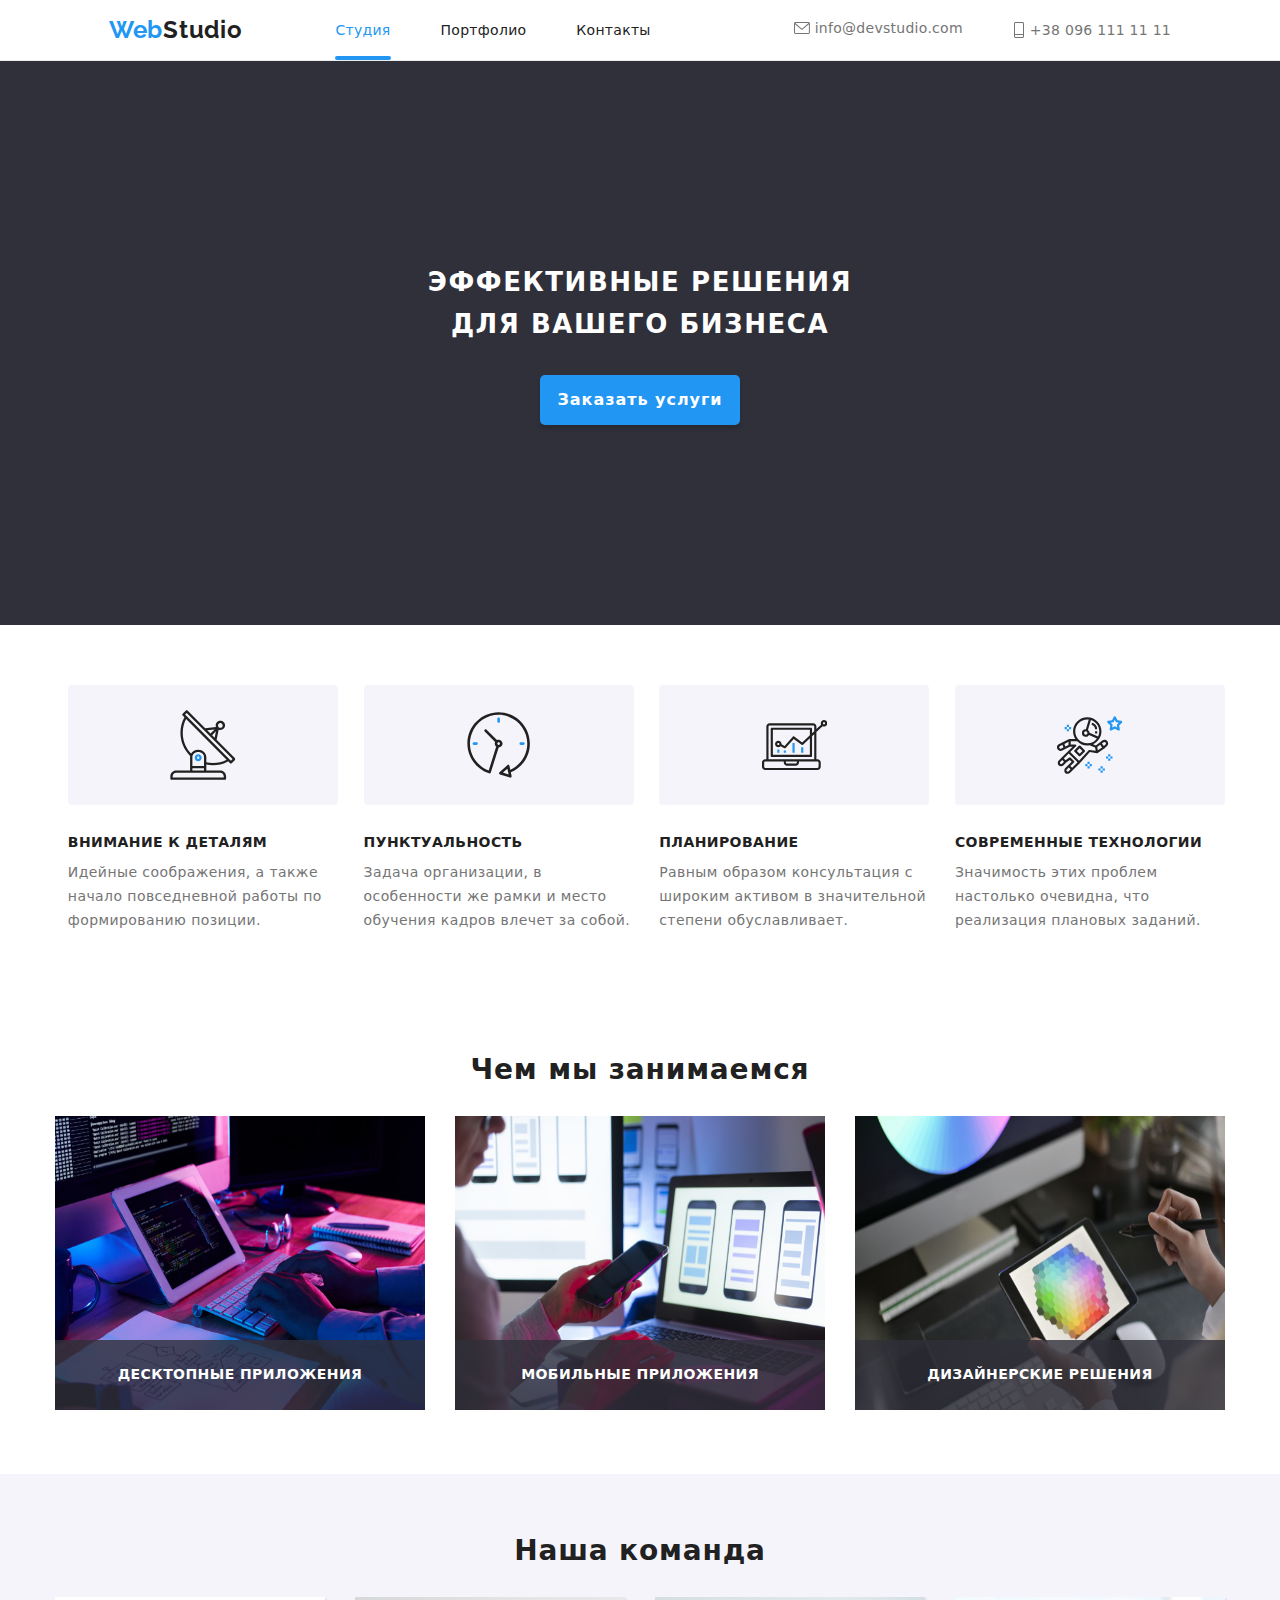
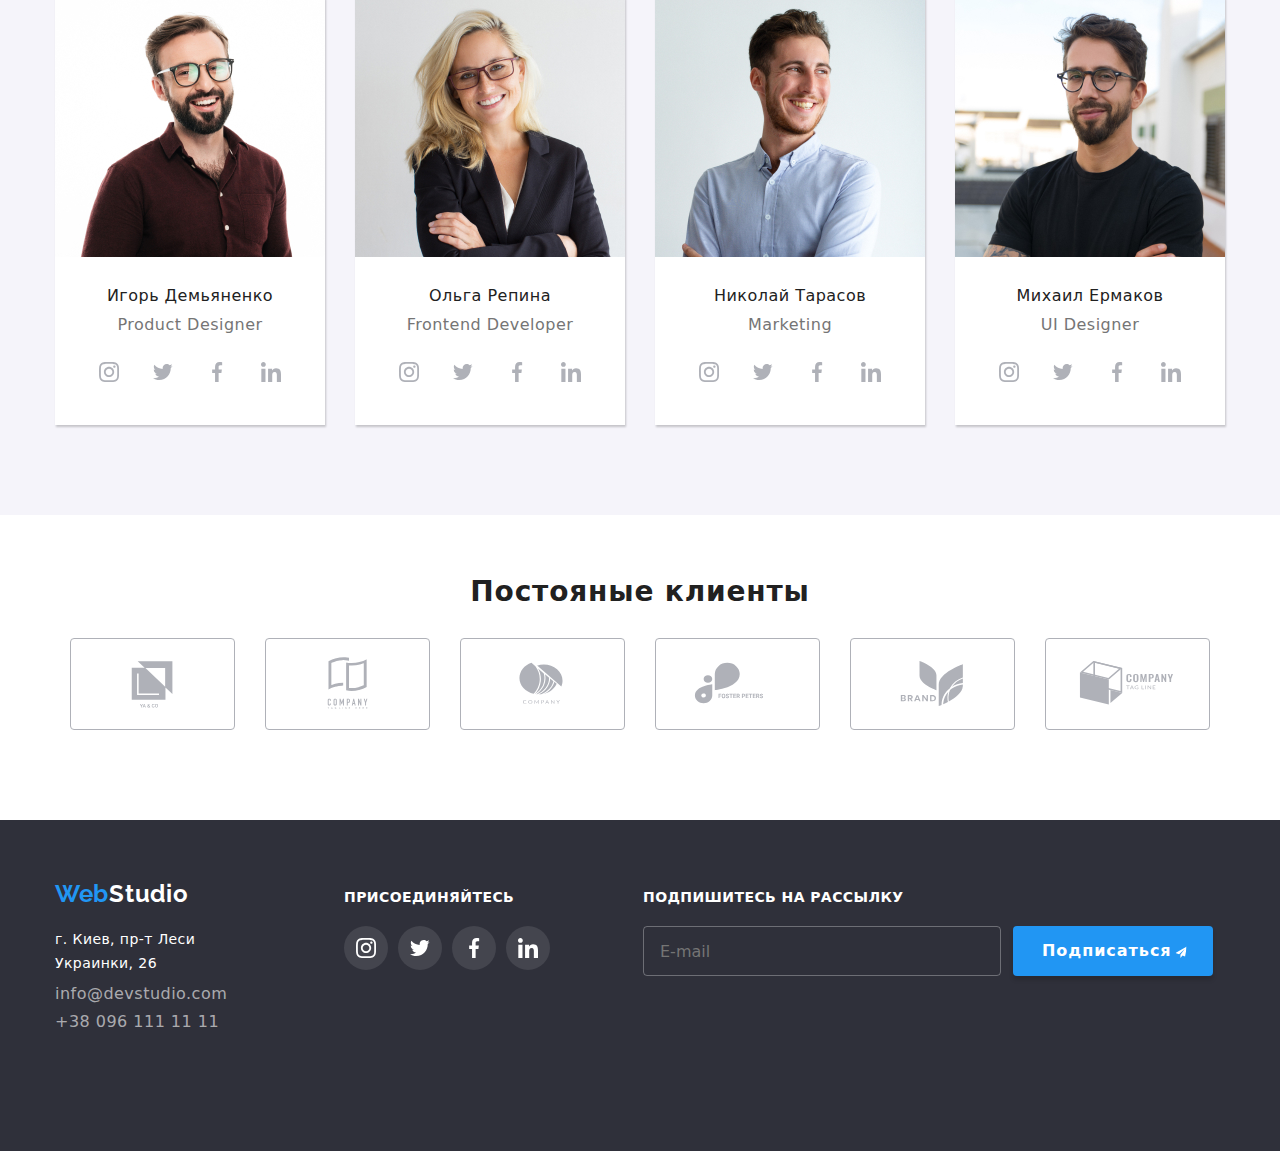
==== commit 36f57592: "add some fix" ====
--- a/index.html
+++ b/index.html
@@ -17,8 +17,15 @@
 <body>
    <header class="head">
       <div class="container">
-         <a href="index.html" class="logo"><span class="head__span">Web</span>Studio</a>
          <nav class="menu">
+            <a href="index.html" class="logo"><span class="head__span">Web</span>Studio</a>
+            <button type="button" class="button-cross" data-menu-open>
+               <svg class="menu__cross-icon" arial-label="Переключатель мобильного меню">
+                  <use class="menu__button-menu" width="24px" height="16px" href="./images/icons.svg#icon-menu_24px"
+                     data-menu-open>
+                  </use>
+               </svg>
+            </button>
             <ul class="menu-list">
                <li class="menu-list__item"><a href="index.html" class="a-nostyle active">Студия</a></li>
                <li class="menu-list__item"><a href="portfolio.html" class="a-nostyle">Портфолио</a></li>
@@ -37,6 +44,36 @@
                   </svg> +38 096 111 11 11</a>
             </li>
          </ul>
+      </div>
+      <div class="mobile-menu is-hidden" data-menu>
+         <button type="button" class="button-cross" data-menu-close>
+            <svg class="menu__cross-icon">
+               <use class="menu__button-close" width="19px" height="19px" href="./images/icons.svg#icon-close_24px">
+               </use>
+            </svg>
+         </button>
+         <ul class="mob-menu-list">
+            <li class="mob-menu-list__item"><a href="index.html" class="a-nostyle active">Студия</a></li>
+            <li class="mob-menu-list__item"><a href="portfolio.html" class="a-nostyle">Портфолио</a></li>
+            <li class="mob-menu-list__item"><a href="#" class="a-nostyle">Контакты</a></li>
+         </ul>
+         <div>
+            <ul class="mob-menu-list">
+               <li class="mob-address-list__item"><a href="tel:+380961111111" class="tel__url">
+                     +38 096 111 11 11</a>
+               </li>
+               <li class="mob-address-list__item"><a href="mailto:info@devstudio.com" class="email__url">
+                     info@devstudio.com</a>
+               </li>
+            </ul>
+            <ul class="social-url mob-menu-list">
+               <li class="social-url__item"><a href="#" class="social-url__item--no-style">Instagram</a>
+               </li>
+               <li class="social-url__item"><a href="#" class="social-url__item--no-style">Twitter</a></li>
+               <li class="social-url__item"><a href="#" class="social-url__item--no-style">Facebook</a></li>
+               <li class="social-url__item"><a href="#" class="social-url__item--no-style">LinkedIn</a></li>
+            </ul>
+         </div>
       </div>
    </header>
    <main>
@@ -124,8 +161,24 @@
             <h2 class="section-padding__title">Наша команда</h2>
             <ul class="teammates flex-row">
                <li class="teammates__item">
-                  <img src="./images/img.jpg" alt="фото Игорь Демьяненко" width="270" height="260" />
-                  <div class="block-information">
+                  <!-- <img srcset="./images/igor.jpg 1x, ./images/igor@2x.jpg 2x" src="./images/igor.jpg"
+                     alt="фото Игорь Демьяненко" class="teammates__ava" /> -->
+                  <picture>
+                     <source srcset="
+                     ./images/img-desktop-1.jpg 1x, 
+                     ./images/img-desktop-1@2x.jpg 2x
+                     " media="(min-width: 1200px)">
+                     <source srcset="
+                     ./images/img-table1.jpg 1x, 
+                     ./images/img-table1@2x.jpg 2x
+                     " media="(min-width: 768px)">
+                     <source srcset="
+                     ./images/img-mob1.jpg 1x, 
+                     ./images/img-mob1@2x.jpg 2x
+                     " media="(min-width: 480px)">
+                     <img src="./images/img-desktop-1.jpg" alt="Игорь Демьяненко" class="teammates__ava">
+                  </picture>
+                  <div class=" block-information">
                      <h3 class="block-information__name">Игорь Демьяненко</h3>
                      <p class="block-information__career">Product Designer</p>
                      <ul class="social-icons">
@@ -161,7 +214,21 @@
                   </div>
                </li>
                <li class="teammates__item">
-                  <img src="./images/img-1.jpg" alt="фото Ольга Репина" width="270" height="260" />
+                  <picture>
+                     <source srcset="
+                        ./images/img-desktop.jpg 1x, 
+                        ./images/img-desktop2x.jpg 2x
+                        " media="(min-width: 1200px)">
+                     <source srcset="
+                        ./images/img-tablet.jpg 1x, 
+                        ./images/img-tablet2x.jpg 2x
+                        " media="(min-width: 768px)">
+                     <source srcset="
+                        ./images/img-mob.jpg 1x, 
+                        ./images/img-mob2x.jpg 2x
+                        " media="(min-width: 480px)">
+                     <img src="./images/img-desktop.jpg" alt="Ольга Репина" class="teammates__ava">
+                  </picture>
                   <div class="block-information">
                      <h3 class="block-information__name">Ольга Репина</h3>
                      <p class="block-information__career">Frontend Developer</p>
@@ -198,7 +265,21 @@
                   </div>
                </li>
                <li class="teammates__item">
-                  <img src="./images/img-2.jpg" alt="фото Николай Тарасов" width="270" height="260" />
+                  <picture>
+                     <source srcset="
+                        ./images/img-3-desktop.jpg 1x, 
+                        ./images/img-3-desktop2x.jpg 2x
+                        " media="(min-width: 1200px)">
+                     <source srcset="
+                        ./images/img-3-tablet.jpg 1x, 
+                        ./images/img-3-tablet2x.jpg 2x
+                        " media="(min-width: 768px)">
+                     <source srcset="
+                        ./images/img-3-mob.jpg 1x, 
+                        ./images/img-3-mob2x.jpg 2x
+                        " media="(min-width: 480px)">
+                     <img src="./images/img-3-desktop.jpg" alt="Николай Тарасов" class="teammates__ava">
+                  </picture>
                   <div class="block-information">
                      <h3 class="block-information__name">Николай Тарасов</h3>
                      <p class="block-information__career">Marketing</p>
@@ -235,7 +316,21 @@
                   </div>
                </li>
                <li class="teammates__item">
-                  <img src="./images/img-3.jpg" alt="фото Михаил Ермаков" width="270" height="260" />
+                  <picture>
+                     <source srcset="
+                        ./images/img-4-desktop.jpg 1x, 
+                        ./images/img-4-desktop2x.jpg 2x
+                        " media="(min-width: 1200px)">
+                     <source srcset="
+                        ./images/img-4-tablet.jpg 1x, 
+                        ./images/img-4-tablet2x.jpg 2x
+                        " media="(min-width: 768px)">
+                     <source srcset="
+                        ./images/img-4-mob.jpg 1x, 
+                        ./images/img-4-mob2x.jpg 2x
+                        " media="(min-width: 480px)">
+                     <img src="./images/img-4-desktop.jpg" alt="Михаил Ермаков" class="teammates__ava">
+                  </picture>
                   <div class="block-information">
                      <h3 class="block-information__name">Михаил Ермаков</h3>
                      <p class="block-information__career">UI Designer</p>
@@ -326,7 +421,7 @@
    </main>
    <footer class="footer">
       <div class="container">
-         <div>
+         <div class="footer__address">
             <a href="index.html" class="footer__logo"><span class="head__span">Web</span>Studio</a>
             <address>
                <ul class="footer-list">
@@ -438,6 +533,7 @@
       </div>
    </div>
    <script src="./js/modal.js"></script>
+   <script src="./js/menu.js"></script>
 </body>
 
 </html>--- a/css/main.min.css
+++ b/css/main.min.css
@@ -1,3 +1,7 @@
 body{font-family:'Roboto', sans-serif;color:var(--main-color)}button{cursor:pointer}p,h1,h2,h3,h4,h5,h6,ul{margin:0;padding:0}:root{--main-color: #2196f3;--background-color: #ffffff;--text-color: #212121;--subtext: #757575}.section__title{position:absolute;white-space:nowrap;width:1px;height:1px;overflow:hidden;border:0;padding:0;clip:rect(0 0 0 0);-webkit-clip-path:inset(50%);clip-path:inset(50%);margin:-1px}.is-hidden{opacity:0;pointer-events:0;visibility:hidden}/*! modern-normalize v1.1.0 | MIT License | https://github.com/sindresorhus/modern-normalize */*,::before,::after{-webkit-box-sizing:border-box;box-sizing:border-box}html{line-height:1.15;-webkit-text-size-adjust:100%;-moz-tab-size:4;-o-tab-size:4;tab-size:4}body{margin-top:0;margin-bottom:0;margin-right:0;margin-left:0;font-family:system-ui,-apple-system,"Segoe UI",Roboto,Helvetica,Arial,sans-serif,"Apple Color Emoji","Segoe UI Emoji"}hr{height:0;color:inherit}abbr[title]{-webkit-text-decoration:underline dotted;text-decoration:underline dotted}b,strong{font-weight:bolder}code,kbd,samp,pre{font-family:ui-monospace, SFMono-Regular, Consolas, 'Liberation Mono', Menlo,- monospace;font-size:1em}small{font-size:80%}sub,sup{font-size:75%;line-height:0;position:relative;vertical-align:baseline}sub{bottom:-0.25em}sup{top:-0.5em}table{text-indent:0;border-color:inherit}button,input,optgroup,select,textarea{font-family:inherit;font-size:100%;line-height:1.15;margin:0}button,select{text-transform:none}button,[type='button'],[type='reset'],[type='submit']{-webkit-appearance:button}::-moz-focus-inner{border-style:none;padding:0}:-moz-focusring{outline:1px dotted ButtonText}:-moz-ui-invalid{box-shadow:none}legend{padding:0}progress{vertical-align:baseline}::-webkit-inner-spin-button,::-webkit-outer-spin-button{height:auto}[type='search']{-webkit-appearance:textfield;outline-offset:-2px}::-webkit-search-decoration{-webkit-appearance:none}::-webkit-file-upload-button{-webkit-appearance:button;font:inherit}summary{display:list-item}.container{width:1200px;margin:0 auto;padding-right:15px;padding-left:15px}.button-style{font-family:inherit;width:200px;padding:10px 0;background-color:var(--main-color);border:none;border-radius:5px;color:var(--background-color);font-size:16px;font-weight:700;line-height:1.875;letter-spacing:0.06em;-webkit-box-shadow:0px 4px 4px rgba(0,0,0,0.15);box-shadow:0px 4px 4px rgba(0,0,0,0.15)}.button-submit{padding:10px 55px;background:#188ce8;-webkit-box-shadow:0px 4px 4px rgba(0,0,0,0.15);box-shadow:0px 4px 4px rgba(0,0,0,0.15);border-radius:4px;border:none;letter-spacing:0.06em;font-weight:700;font-size:16px;line-height:30px;color:#ffffff;margin:0 auto}.subscription-button{width:200px;height:50px;background:#2196f3;-webkit-box-shadow:0px 4px 4px rgba(0,0,0,0.15);box-shadow:0px 4px 4px rgba(0,0,0,0.15);border-radius:4px;border:none;margin-right:12px;font-weight:700;font-size:16px;line-height:30px;letter-spacing:0.06em;color:#ffffff;-webkit-box-align:center;-ms-flex-align:center;align-items:center;text-align:center}.modal-close-btn{display:-webkit-box;display:-ms-flexbox;display:flex;-webkit-box-pack:center;-ms-flex-pack:center;justify-content:center;-webkit-box-align:center;-ms-flex-align:center;align-items:center;width:30px;height:30px;border-radius:50%;position:absolute;background-color:#fff;border:1px solid rgba(0,0,0,0.1);top:14px;right:14px}.modal-close-btn:hover,.modal-close-btn:focus{fill:var(--main-color)}.close-btn{height:30px;width:30px}.section-padding{padding:94px 0 94px 0}.section:nth-child(3n){padding:0 0 94px 0}.section:nth-child(4n){background-color:#f5f4fa}.flex-row{display:-webkit-box;display:-ms-flexbox;display:flex;list-style:none;padding:0}.flex-row__item{margin:0 30px 0 0;width:270px}.flex-row__item:nth-child(4n+4){margin-right:0}.logo{font-family:'Raleway', sans-serif;font-size:26px;line-height:1.15;font-weight:700;text-decoration:none;color:var(--text-color);letter-spacing:0.03em;margin-right:93px}.footer__logo{display:block;font-family:'Raleway', sans-serif;font-size:26px;line-height:1.15;font-weight:700;text-decoration:none;color:var(--background-color);letter-spacing:0.03em;margin-bottom:20px}.flex-row__title{color:var(--text-color);font-size:14px;font-weight:700;line-height:1.14;text-transform:uppercase;letter-spacing:0.03em}.section-padding__title{text-align:center;color:var(--text-color);font-weight:700;font-size:36px;line-height:1.16;margin:0 0 50px 0;letter-spacing:0.03em}.block-information__name{color:var(--text-color);font-size:16px;line-height:1.125;font-weight:500;letter-spacing:0.03em;margin-bottom:10px}.block-information__career{color:var(--subtext);font-size:16px;font-weight:400;line-height:1.125;letter-spacing:0.03em;margin-bottom:16px}.flex-row__text{margin:10px 0 0 0;color:var(--subtext);font-weight:400;font-size:14px;line-height:1.71;letter-spacing:0.03em}.flex-row-subtext{position:absolute;bottom:4px;left:0;width:100%;height:70px;color:#fff;background:rgba(47,48,58,0.8);display:-webkit-box;display:-ms-flexbox;display:flex;-webkit-box-pack:center;-ms-flex-pack:center;justify-content:center;-webkit-box-align:center;-ms-flex-align:center;align-items:center;font-weight:700;font-size:14px;line-height:1.14;text-align:center;letter-spacing:0.03em;text-transform:uppercase;color:#ffffff}.modal-form{display:-webkit-box;display:-ms-flexbox;display:flex;-webkit-box-orient:vertical;-webkit-box-direction:normal;-ms-flex-direction:column;flex-direction:column}.modal-input{width:100%;height:40px;border:1px solid rgba(33,33,33,0.2);-webkit-box-sizing:border-box;box-sizing:border-box;border-radius:4px;padding-left:42px;cursor:pointer;margin-top:4px;margin-bottom:10px;outline:none;-webkit-transition:color 250ms cubic-bezier(0.4, 0, 0.2, 1);transition:color 250ms cubic-bezier(0.4, 0, 0.2, 1)}.modal-input:focus+.form-user-icon{fill:var(--main-color)}.modal-input:focus{border:1px solid var(--main-color)}.modal-textarea{width:100%;height:120px;border:1px solid rgba(33,33,33,0.2);-webkit-box-sizing:border-box;box-sizing:border-box;border-radius:4px;outline:none;padding:12px 16px;margin-top:4px;font-size:14px;line-height:16px;letter-spacing:0.01em;color:rgba(117,117,117,0.5);resize:none;cursor:pointer;-webkit-transition:color 250ms cubic-bezier(0.4, 0, 0.2, 1);transition:color 250ms cubic-bezier(0.4, 0, 0.2, 1)}.modal-textarea:focus{border:1px solid var(--main-color)}.modal-title{font-weight:700;font-size:20px;line-height:1.15;text-align:center;letter-spacing:0.03em;color:#212121;margin-bottom:10px}.text-label-form{font-size:12px;line-height:14px;letter-spacing:0.01em;color:#757575}.modal-checkbox{display:-webkit-box;display:-ms-flexbox;display:flex;-webkit-box-pack:center;-ms-flex-pack:center;justify-content:center;-webkit-box-align:center;-ms-flex-align:center;align-items:center;margin-top:20px;margin-bottom:30px}.checkbox-text{display:inline;font-size:14px;line-height:24px;letter-spacing:0.03em;color:#757575;padding-left:7px}.conditions-contract{font-size:14px;line-height:24px;letter-spacing:0.03em;color:var(--main-color);border-bottom:1px solid var(--main-color)}.link-contract{text-decoration:none;color:inherit}.thumb-user-name{position:relative}.form-user-icon{position:absolute;top:50%;left:15px;-webkit-transform:translate(0, -60%);transform:translate(0, -60%);height:18px;width:18px;pointer-events:none;fill:inherit}.checkbox{position:absolute;white-space:nowrap;width:1px;height:1px;overflow:hidden;border:0;padding:0;clip:rect(0 0 0 0);-webkit-clip-path:inset(50%);clip-path:inset(50%);margin:-1px}.checkbox-icon{content:'';display:inline-block;width:15px;height:15px;border:2px solid #252525;border-radius:2px}.checkbox:checked+.checkbox-icon{background-color:var(--main-color);border:2px solid var(--main-color);background-image:url("../images/icon check.svg");background-size:contain;background-origin:content-box}.checkbox:focus+.checkbox-icon,.checkbox:hover+.checkbox-icon{border:2px solid var(--main-color)}.backdrop{width:100vw;height:100vh;background-color:rgba(0,0,0,0.3);position:fixed;top:0;-webkit-transition:visibility 250ms cubic-bezier(0.4, 0, 0.2, 1),opacity 250ms cubic-bezier(0.4, 0, 0.2, 1),rotate 250ms linear;transition:visibility 250ms cubic-bezier(0.4, 0, 0.2, 1),opacity 250ms cubic-bezier(0.4, 0, 0.2, 1),rotate 250ms linear}.modal{width:528px;min-height:581px;background-color:#ffffff;-webkit-box-shadow:0px 1px 3px rgba(0,0,0,0.12),0px 1px 1px rgba(0,0,0,0.14),0px 2px 1px rgba(0,0,0,0.2);box-shadow:0px 1px 3px rgba(0,0,0,0.12),0px 1px 1px rgba(0,0,0,0.14),0px 2px 1px rgba(0,0,0,0.2);border-radius:4px;position:absolute;top:50%;left:50%;-webkit-transform:translate(-50%, -50%);transform:translate(-50%, -50%);padding:40px}.head{border-bottom:1px solid #ececec;padding:25px 0}.head>.container{display:-webkit-box;display:-ms-flexbox;display:flex;-webkit-box-align:center;-ms-flex-align:center;align-items:center}.menu{display:-webkit-box;display:-ms-flexbox;display:flex;-webkit-box-align:center;-ms-flex-align:center;align-items:center}.menu-list{display:-webkit-box;display:-ms-flexbox;display:flex;list-style:none}.menu-list:last-child{margin-left:auto}.a-nostyle{text-decoration:none;color:var(--text-color);-webkit-transition:color 250ms cubic-bezier(0.4, 0, 0.2, 1);transition:color 250ms cubic-bezier(0.4, 0, 0.2, 1)}.menu-list__item{display:block;font-weight:500;font-size:14px;line-height:0.875;margin:0 50px 0 0;letter-spacing:0.02em}.head__span{color:var(--main-color)}.menu-list__address-style{color:var(--subtext);text-decoration:none;font-size:14px;font-weight:500;line-height:0.875;letter-spacing:0.02em;display:-webkit-box;display:-ms-flexbox;display:flex;-webkit-box-pack:center;-ms-flex-pack:center;justify-content:center;-webkit-box-align:center;-ms-flex-align:center;align-items:center;-webkit-transition:color 250ms cubic-bezier(0.4, 0, 0.2, 1);transition:color 250ms cubic-bezier(0.4, 0, 0.2, 1)}.menu-list__address-style:hover,.menu-list__address-style:focus{color:var(--main-color);fill:var(--main-color)}.contact-list__item:first-child{margin:0 50px 0 0}.menu-list__item:nth-child(3n+3){margin-right:0}.a-nostyle:hover,.a-nostylefocus{color:var(--main-color)}.active{color:var(--main-color);position:relative}.active::after{content:'';width:100%;height:4px;position:absolute;background-color:var(--main-color);border-radius:2px;left:0;bottom:-32px}.contact-list__icon--letter{height:12px;width:16px;fill:currentColor;margin-right:5px}.contact-list__icon--phone{height:16px;width:12px;fill:currentColor;margin-right:5px}.hero{background-image:-webkit-gradient(linear, left top, left bottom, from(rgba(47,48,58,0.4)), to(rgba(47,48,58,0.4))),url(../images/bg-head.jpg);background-image:linear-gradient(rgba(47,48,58,0.4), rgba(47,48,58,0.4)),url(../images/bg-head.jpg);background-repeat:no-repeat;background-size:cover;background-color:#2f303a;padding-bottom:200px;padding-top:200px;text-align:center;max-width:1600px;margin:0 auto}.hero__sentences{font-size:44px;color:var(--background-color);font-weight:900;line-height:1.36;text-transform:uppercase;text-align:center;margin:0 0 30px 0;letter-spacing:0.06em}.teammates__item{background-color:var(--background-color);width:270px;text-align:center;margin:0 30px 0 0;-webkit-box-shadow:1px 2px 2px rgba(0,0,0,0.2);box-shadow:1px 2px 2px rgba(0,0,0,0.2)}.teammates__item:nth-child(4n+4){margin-right:0}.block-information{padding:30px 0 30px 0}.social-icons{list-style:none;display:-webkit-box;display:-ms-flexbox;display:flex;-webkit-box-pack:center;-ms-flex-pack:center;justify-content:center;-webkit-box-align:center;-ms-flex-align:center;align-items:center}.social-icons__item{cursor:pointer;width:44px;height:44px;margin-right:10px;color:#afb1b8;fill:currentColor}.social-icons__item:last-child{margin-right:0}.social-icons__url{display:-webkit-box;display:-ms-flexbox;display:flex;-webkit-box-pack:center;-ms-flex-pack:center;justify-content:center;-webkit-box-align:center;-ms-flex-align:center;align-items:center;border-radius:50%;width:100%;height:100%;color:#afb1b8;fill:currentColor;-webkit-transition:background-color 250ms cubic-bezier(0.4, 0, 0.2, 1),color 250ms cubic-bezier(0.4, 0, 0.2, 1);transition:background-color 250ms cubic-bezier(0.4, 0, 0.2, 1),color 250ms cubic-bezier(0.4, 0, 0.2, 1)}.social-icons__url:hover,.social-icons__url:focus{background-color:var(--main-color);color:#fff}.block-icon-item{width:20px;height:20px}.flex-row__items{margin:0 30px 0 0;position:relative}.flex-row__items:nth-child(3n+3){margin-right:0}.footer{background-color:#2f303a;padding:60px 0 60px 0}.footer-list{list-style:none;padding:0}.footer-address{text-decoration:none;color:var(--background-color);font-size:14px;line-height:1.71;font-style:normal;letter-spacing:0.03em}.footer-list__reset-style{text-decoration:none;color:rgba(255,255,255,0.6);font-style:normal}.footer-list__item{margin:0 0 9px 0;letter-spacing:0.03em}.footer-list__item:nth-child(3n){margin:0}.social-subscription{margin-left:70px}.social-subscription__list{list-style:none;display:-webkit-box;display:-ms-flexbox;display:flex;-webkit-box-pack:center;-ms-flex-pack:center;justify-content:center;-webkit-box-align:center;-ms-flex-align:center;align-items:center}.social-item{width:20px;height:20px;fill:#fff}.footer>.container{display:-webkit-box;display:-ms-flexbox;display:flex;-webkit-box-align:baseline;-ms-flex-align:baseline;align-items:baseline}.social-subscription__text{font-weight:700;font-size:14px;line-height:0.875;letter-spacing:0.03em;text-transform:uppercase;color:#ffffff;margin-bottom:20px}.social-subscription__url{width:44px;height:44px;border-radius:50%;display:-webkit-box;display:-ms-flexbox;display:flex;-webkit-box-pack:center;-ms-flex-pack:center;justify-content:center;-webkit-box-align:center;-ms-flex-align:center;align-items:center;background:rgba(255,255,255,0.1);-webkit-transition:background-color 250ms cubic-bezier(0.4, 0, 0.2, 1);transition:background-color 250ms cubic-bezier(0.4, 0, 0.2, 1)}.social-subscription__url:hover,.social-subscription__url:focus{background-color:var(--main-color)}.social-subscription__item{margin-right:10px}.social-subscription__item:last-child{margin-right:0}.subscription-email{margin-left:93px}.email-subscription{width:358px;height:50px;border:1px solid rgba(255,255,255,0.3);background-color:transparent;padding:15px 16px;-webkit-box-sizing:border-box;box-sizing:border-box;border-radius:4px;outline:none;color:rgba(255,255,255,0.3)}.icon-send-button{display:inline-block;width:24px;height:24px;fill:#fff;-webkit-transform:translate(20%, 20%);transform:translate(20%, 20%)}.block-icons__icon{width:65.32px;height:70px}.block-icons{height:120px;width:270px;display:-webkit-box;display:-ms-flexbox;display:flex;-webkit-box-pack:center;-ms-flex-pack:center;justify-content:center;-webkit-box-align:center;-ms-flex-align:center;align-items:center;background-color:#f5f4fa;border-radius:4px;margin-bottom:30px}.partners-list{list-style:none;display:-webkit-box;display:-ms-flexbox;display:flex}.partners-list__item{width:170px;height:92px;-webkit-box-sizing:border-box;box-sizing:border-box;margin-right:30px}.partners-list__item:last-child{margin-right:0px}.partners-list__url{display:-webkit-box;display:-ms-flexbox;display:flex;-webkit-box-pack:center;-ms-flex-pack:center;justify-content:center;-webkit-box-align:center;-ms-flex-align:center;align-items:center;border:1px solid #afb1b8;border-radius:4px;width:100%;height:100%;fill:currentColor;fill:#afb1b8;-webkit-transition:fill 250ms cubic-bezier(0.4, 0, 0.2, 1),border 250ms cubic-bezier(0.4, 0, 0.2, 1);transition:fill 250ms cubic-bezier(0.4, 0, 0.2, 1),border 250ms cubic-bezier(0.4, 0, 0.2, 1)}.partners-list__url:hover,.partners-list__url:focus{fill:var(--main-color);border:1px solid #2196f3}.icon-partners{width:106px;height:60px}
+ monospace;font-size:1em}small{font-size:80%}sub,sup{font-size:75%;line-height:0;position:relative;vertical-align:baseline}sub{bottom:-0.25em}sup{top:-0.5em}table{text-indent:0;border-color:inherit}button,input,optgroup,select,textarea{font-family:inherit;font-size:100%;line-height:1.15;margin:0}button,select{text-transform:none}button,[type='button'],[type='reset'],[type='submit']{-webkit-appearance:button}::-moz-focus-inner{border-style:none;padding:0}:-moz-focusring{outline:1px dotted ButtonText}:-moz-ui-invalid{box-shadow:none}legend{padding:0}progress{vertical-align:baseline}::-webkit-inner-spin-button,::-webkit-outer-spin-button{height:auto}[type='search']{-webkit-appearance:textfield;outline-offset:-2px}::-webkit-search-decoration{-webkit-appearance:none}::-webkit-file-upload-button{-webkit-appearance:button;font:inherit}summary{display:list-item}.container{margin:0 auto;padding-right:15px;padding-left:15px}@media screen and (min-width: 768px) and (max-width: 1200px){.container{width:768px}.head .container{display:-webkit-box;display:-ms-flexbox;display:flex}}@media screen and (min-width: 1200px){.container{width:1200px;-webkit-box-pack:center;-ms-flex-pack:center;justify-content:center}}.button-style{font-family:inherit;width:200px;padding:10px 0;background-color:var(--main-color);border:none;border-radius:5px;color:var(--background-color);font-size:16px;font-weight:700;line-height:1.875;letter-spacing:0.06em;-webkit-box-shadow:0px 4px 4px rgba(0,0,0,0.15);box-shadow:0px 4px 4px rgba(0,0,0,0.15)}.button-submit{padding:10px 55px;background:#188ce8;-webkit-box-shadow:0px 4px 4px rgba(0,0,0,0.15);box-shadow:0px 4px 4px rgba(0,0,0,0.15);border-radius:4px;border:none;letter-spacing:0.06em;font-weight:700;font-size:16px;line-height:30px;color:#ffffff;margin:0 auto}.subscription-button{width:200px;height:50px;background:#2196f3;-webkit-box-shadow:0px 4px 4px rgba(0,0,0,0.15);box-shadow:0px 4px 4px rgba(0,0,0,0.15);border-radius:4px;border:none;margin-right:12px;font-weight:700;font-size:16px;line-height:30px;letter-spacing:0.06em;color:#ffffff;-webkit-box-align:center;-ms-flex-align:center;align-items:center;text-align:center}@media screen and (min-width: 1200px){.subscription-button{display:-webkit-box;display:-ms-flexbox;display:flex;-webkit-box-pack:start;-ms-flex-pack:start;justify-content:start;-webkit-box-align:center;-ms-flex-align:center;align-items:center;padding:10px 30px 10px 29px}}.modal-close-btn{display:-webkit-box;display:-ms-flexbox;display:flex;-webkit-box-pack:center;-ms-flex-pack:center;justify-content:center;-webkit-box-align:center;-ms-flex-align:center;align-items:center;width:30px;height:30px;border-radius:50%;position:absolute;background-color:#fff;border:1px solid rgba(0,0,0,0.1);top:14px;right:14px}.modal-close-btnhover,.modal-close-btnfocus{fill:var(--main-color)}.close-btn{height:30px;width:30px}.portfolio-nav__item--active{padding:6px 22px;background:var(--main-color);-webkit-box-shadow:0px 3px 1px rgba(0,0,0,0.1),0px 1px 2px rgba(0,0,0,0.08),0px 2px 2px rgba(0,0,0,0.12);box-shadow:0px 3px 1px rgba(0,0,0,0.1),0px 1px 2px rgba(0,0,0,0.08),0px 2px 2px rgba(0,0,0,0.12);border-radius:4px;color:#ffffff}.portfolio-nav__item{padding:6px 22px;font-family:-apple-system, BlinkMacSystemFont, 'Segoe UI', Roboto, Oxygen,+ Ubuntu, Cantarell, 'Open Sans', 'Helvetica Neue', sans-serif;font-weight:500;font-size:16px;line-height:1.625;text-align:center;letter-spacing:0.03em;border:none;border-radius:4px;-webkit-transition:background 250ms cubic-bezier(0.4, 0, 0.2, 1),color 250ms cubic-bezier(0.4, 0, 0.2, 1),-webkit-box-shadow 250ms cubic-bezier(0.4, 0, 0.2, 1);transition:background 250ms cubic-bezier(0.4, 0, 0.2, 1),color 250ms cubic-bezier(0.4, 0, 0.2, 1),-webkit-box-shadow 250ms cubic-bezier(0.4, 0, 0.2, 1);transition:background 250ms cubic-bezier(0.4, 0, 0.2, 1),box-shadow 250ms cubic-bezier(0.4, 0, 0.2, 1),color 250ms cubic-bezier(0.4, 0, 0.2, 1);transition:background 250ms cubic-bezier(0.4, 0, 0.2, 1),box-shadow 250ms cubic-bezier(0.4, 0, 0.2, 1),color 250ms cubic-bezier(0.4, 0, 0.2, 1),-webkit-box-shadow 250ms cubic-bezier(0.4, 0, 0.2, 1)}.portfolio-nav__item:focus,.portfolio-nav__item:hover{background:var(--main-color);-webkit-box-shadow:0px 3px 1px rgba(0,0,0,0.1),0px 1px 2px rgba(0,0,0,0.08),0px 2px 2px rgba(0,0,0,0.12);box-shadow:0px 3px 1px rgba(0,0,0,0.1),0px 1px 2px rgba(0,0,0,0.08),0px 2px 2px rgba(0,0,0,0.12);color:#ffffff}.portfolio-nav__item .actived{font-family:-apple-system, BlinkMacSystemFont, 'Segoe UI', Roboto, Oxygen,+ Ubuntu, Cantarell, 'Open Sans', 'Helvetica Neue', sans-serif;font-weight:500;font-size:16px;line-height:1.625;letter-spacing:0.03em;color:#ffffff}.section-padding{padding:60px 0 60px 0}.section-padding:nth-child(3){display:none}@media screen and (min-width: 1200px){.section-padding:nth-child(3){display:block}}.section:nth-child(3){padding:0 0 94px 0}.section:nth-child(4){background-color:#f5f4fa}.flex-row{display:-webkit-box;display:-ms-flexbox;display:flex;-webkit-box-orient:horizontal;-webkit-box-direction:normal;-ms-flex-direction:row;flex-direction:row;-ms-flex-wrap:wrap;flex-wrap:wrap;-webkit-box-pack:center;-ms-flex-pack:center;justify-content:center;list-style:none;padding:0}@media screen and (min-width: 768px) and (max-width: 1199px){.flex-row__item{width:calc(100% / 2 - 60px);margin-right:30px;margin-bottom:30px}.flex-row__item:nth-child(2n+2){margin-right:0}.flex-row__item:nth-child(1n+3){margin-bottom:0}}@media screen and (min-width: 1200px){.flex-row__item{margin:0 30px 0 0;width:270px;margin:0 auto}.flex-row__item:nth-child(4n+4){margin-right:0}}.logo{display:block;font-family:'Raleway', sans-serif;font-size:24px;line-height:1.1666;font-weight:700;text-decoration:none;color:var(--text-color);letter-spacing:0.03em}@media screen and (min-width: 768px) and (max-width: 1200px){.logo{margin-right:88px}}.footer__logo{display:block;font-family:'Raleway', sans-serif;font-size:24px;line-height:1.1666;font-weight:700;text-decoration:none;color:var(--background-color);letter-spacing:0.03em;margin-bottom:20px}.flex-row__title{color:var(--text-color);font-size:14px;font-weight:700;line-height:1.14;text-transform:uppercase;letter-spacing:0.03em;text-align:center;margin-bottom:10px}@media screen and (min-width: 768px) and (max-width: 1199px){.flex-row__title{text-align:left}}@media screen and (min-width: 1200px){.flex-row__title{text-align:left}}.section-padding__title{text-align:center;color:var(--text-color);font-weight:700;font-size:28px;line-height:1.18;margin:0 0 30px 0;letter-spacing:0.03em}.block-information__name{color:var(--text-color);font-size:16px;line-height:1.19;font-weight:500;letter-spacing:0.03em;margin-bottom:10px}.block-information__career{color:var(--subtext);font-size:16px;font-weight:400;line-height:1.19;letter-spacing:0.03em;margin-bottom:16px}.container-items__subhead{font-family:-apple-system, BlinkMacSystemFont, 'Segoe UI', Roboto, Oxygen,+ Ubuntu, Cantarell, 'Open Sans', 'Helvetica Neue', sans-serif;font-weight:700;font-size:18px;line-height:2;letter-spacing:0.04em;color:var(--text-color)}@media screen and (min-width: 767px){.container-items__subhead{letter-spacing:0.06em}}.hero__sentences{font-size:26px;color:var(--background-color);font-weight:900;line-height:1.62;text-transform:uppercase;text-align:center;margin:0 0 30px 0;letter-spacing:0.06em}.flex-row__text{color:var(--subtext);font-weight:400;font-size:14px;line-height:1.71;letter-spacing:0.03em;margin-bottom:30px}@media screen and (min-width: 1200px){.flex-row__text{margin-bottom:0}}@media screen and (min-width: 768px) and (max-width: 1200px){.flex-row__text{margin-bottom:0}}.flex-row-subtext{position:absolute;bottom:4px;left:0;width:100%;height:70px;color:#fff;background:rgba(47,48,58,0.8);display:-webkit-box;display:-ms-flexbox;display:flex;-webkit-box-pack:center;-ms-flex-pack:center;justify-content:center;-webkit-box-align:center;-ms-flex-align:center;align-items:center;font-weight:700;font-size:14px;line-height:1.14;text-align:center;letter-spacing:0.03em;text-transform:uppercase;color:#ffffff}.container-items__subtext{font-family:-apple-system, BlinkMacSystemFont, 'Segoe UI', Roboto, Oxygen,+ Ubuntu, Cantarell, 'Open Sans', 'Helvetica Neue', sans-serif;font-size:16px;line-height:1.875;letter-spacing:0.03em;color:var(--subtext)}.modal-form{display:-webkit-box;display:-ms-flexbox;display:flex;-webkit-box-orient:vertical;-webkit-box-direction:normal;-ms-flex-direction:column;flex-direction:column}.modal-input{width:100%;height:40px;border:1px solid rgba(33,33,33,0.2);-webkit-box-sizing:border-box;box-sizing:border-box;border-radius:4px;padding-left:42px;cursor:pointer;outline:none;-webkit-transition:color 250ms cubic-bezier(0.4, 0, 0.2, 1);transition:color 250ms cubic-bezier(0.4, 0, 0.2, 1)}.modal-input:focus,.modal-input:hover{border:1px solid var(--main-color)}.modal-textarea{width:100%;height:120px;border:1px solid rgba(33,33,33,0.2);-webkit-box-sizing:border-box;box-sizing:border-box;border-radius:4px;outline:none;padding:12px 16px;margin-bottom:20px;font-size:14px;line-height:16px;letter-spacing:0.01em;color:rgba(117,117,117,0.5);resize:none;cursor:pointer;-webkit-transition:color 250ms cubic-bezier(0.4, 0, 0.2, 1);transition:color 250ms cubic-bezier(0.4, 0, 0.2, 1)}.modal-textarea:focus,.modal-textarea:hover{border:1px solid var(--main-color)}.modal-title{font-weight:700;font-size:20px;line-height:1.5;text-align:center;letter-spacing:0.03em;color:#212121;margin-bottom:10px}.text-label-form{font-size:12px;line-height:14px;letter-spacing:0.01em;color:#757575;margin-bottom:4px}.modal-checkbox{display:-webkit-box;display:-ms-flexbox;display:flex;-webkit-box-pack:center;-ms-flex-pack:center;justify-content:center;-webkit-box-align:center;-ms-flex-align:center;align-items:center;margin-bottom:30px}.checkbox-text{display:inline;font-size:12px;line-height:1.1666;letter-spacing:0.03em;color:#757575;padding-left:7px}.conditions-contract{font-size:12px;line-height:1.1666;letter-spacing:0.03em;color:var(--main-color);border-bottom:1px solid var(--main-color)}.link-contract{text-decoration:none;color:inherit}.thumb-user-name{position:relative;margin-bottom:10px}.form-user-icon{position:absolute;top:50%;left:15px;-webkit-transform:translate(0, -60%);transform:translate(0, -60%);height:18px;width:18px;pointer-events:none;fill:inherit}.modal-input:focus+.form-user-icon{fill:var(--main-color)}.form-user-icon:focus{border:1px solid var(--main-color)}.checkbox{position:absolute;white-space:nowrap;width:1px;height:1px;overflow:hidden;border:0;padding:0;clip:rect(0 0 0 0);-webkit-clip-path:inset(50%);clip-path:inset(50%);margin:-1px}.checkbox-icon{content:'';display:inline-block;width:15px;height:15px;border:2px solid #252525;border-radius:2px}.checkbox:checked+.checkbox-icon{background-color:var(--main-color);border:2px solid var(--main-color);background-image:url("../images/icon check.svg");background-repeat:no-repeat;background-size:contain}.checkbox:focus+.checkbox-icon,.checkbox:hover+.checkbox-icon{border:2px solid var(--main-color)}.backdrop{width:100vw;height:100vh;background-color:rgba(0,0,0,0.3);position:fixed;top:0;-webkit-transition:visibility 250ms cubic-bezier(0.4, 0, 0.2, 1),opacity 250ms cubic-bezier(0.4, 0, 0.2, 1),rotate 250ms linear;transition:visibility 250ms cubic-bezier(0.4, 0, 0.2, 1),opacity 250ms cubic-bezier(0.4, 0, 0.2, 1),rotate 250ms linear}.modal{background-color:#ffffff;-webkit-box-shadow:0px 1px 3px rgba(0,0,0,0.12),0px 1px 1px rgba(0,0,0,0.14),0px 2px 1px rgba(0,0,0,0.2);box-shadow:0px 1px 3px rgba(0,0,0,0.12),0px 1px 1px rgba(0,0,0,0.14),0px 2px 1px rgba(0,0,0,0.2);border-radius:4px;position:absolute;top:50%;left:50%;-webkit-transform:translate(-50%, -50%);transform:translate(-50%, -50%);padding:40px;width:95%;overflow-y:scroll}@media screen and (min-width: 768px) and (max-width: 1200px){.modal{width:450px}}@media screen and (min-width: 1200px){.modal{width:528px}}@media screen and (min-width: 1200px){.form-subscription-email{display:-webkit-box;display:-ms-flexbox;display:flex}}.head{border-bottom:1px solid #ececec;padding:16px 0}@media screen and (min-width: 1200px){.head>.container{display:-webkit-box;display:-ms-flexbox;display:flex;-webkit-box-align:center;-ms-flex-align:center;align-items:center}}.menu{display:-webkit-box;display:-ms-flexbox;display:flex;-webkit-box-align:center;-ms-flex-align:center;align-items:center;-webkit-box-pack:justify;-ms-flex-pack:justify;justify-content:space-between;position:relative}.button-cross{background-color:#fff;border:none;margin:0;padding:0}.button-cross:hover,.button-cross:focus{fill:var(--main-color)}@media screen and (min-width: 768px){.button-cross{display:none}}.mobile-menu .button-cross>.menu__cross-icon{position:absolute;top:20px;right:17px}.mob-menu-list{list-style:none}.social-url{display:-webkit-box;display:-ms-flexbox;display:flex;-ms-flex-wrap:wrap;flex-wrap:wrap}.social-url__item{margin-right:20px}.social-url__item:last-child{margin-right:0}.social-url__item--no-style{text-decoration:none;font-weight:500;font-size:18px;line-height:1.222;letter-spacing:0.02em;color:#2196f3}.mob-menu-list__item{font-size:40px;font-weight:500;line-height:1.175;letter-spacing:0.02em;margin-bottom:32px}.menu__cross-icon{width:20px;height:20px}.menu-list{display:none;list-style:none}@media screen and (min-width: 768px) and (max-width: 1200px){.menu-list{display:-webkit-box;display:-ms-flexbox;display:flex;margin-left:0}.menu-list:last-child{margin-left:auto}}@media screen and (min-width: 1200px){.menu-list{display:-webkit-box;display:-ms-flexbox;display:flex;margin-left:93px}}.a-nostyle{text-decoration:none;color:var(--text-color);-webkit-transition:color 250ms cubic-bezier(0.4, 0, 0.2, 1);transition:color 250ms cubic-bezier(0.4, 0, 0.2, 1)}.menu-list__item{display:block;font-weight:500;font-size:14px;line-height:0.875;margin:0 50px 0 0;letter-spacing:0.02em}@media screen and (min-width: 768px) and (max-width: 1200px){.menu-list__item:nth-child(3n+3){margin-right:0}}.menu__button-close{position:absolute;top:0;right:0}.mobile-menu{width:100vw;height:100vh;background-color:#fff;position:fixed;top:0;left:0;padding:48px 40px;display:-webkit-box;display:-ms-flexbox;display:flex;-ms-flex-wrap:wrap;flex-wrap:wrap;-webkit-box-orient:horizontal;-webkit-box-direction:normal;-ms-flex-direction:row;flex-direction:row;-webkit-box-align:start;-ms-flex-align:start;align-items:flex-start;-ms-flex-line-pack:justify;align-content:space-between;z-index:1}@media screen and (min-width: 768px){.mobile-menu{display:none}}.head__span{color:var(--main-color)}.tel__url{color:#757575;font-weight:500;font-size:34px;line-height:1.176;letter-spacing:0.02em;text-decoration:none;color:var(--main-color)}.mob-address-list__item{margin-bottom:32px}.mob-address-list__item:nth-child(2){margin-bottom:64px}.email__url{text-decoration:none;color:#757575;font-weight:500;font-size:24px;line-height:28px;letter-spacing:0.02em;margin-bottom:64px}.menu-list__address-style{color:var(--subtext);text-decoration:none;font-size:14px;font-weight:500;line-height:0.875;letter-spacing:0.02em;display:-webkit-box;display:-ms-flexbox;display:flex;-webkit-box-pack:center;-ms-flex-pack:center;justify-content:center;-webkit-box-align:center;-ms-flex-align:center;align-items:center;-webkit-transition:color 250ms cubic-bezier(0.4, 0, 0.2, 1);transition:color 250ms cubic-bezier(0.4, 0, 0.2, 1)}.menu-list__address-style:hover,.menu-list__address-style:focus{color:var(--main-color);fill:var(--main-color)}@media screen and (min-width: 768px) and (max-width: 1200px){.contact-list{display:-webkit-box;display:-ms-flexbox;display:flex;-webkit-box-orient:vertical;-webkit-box-direction:normal;-ms-flex-direction:column;flex-direction:column;-webkit-box-align:start;-ms-flex-align:start;align-items:flex-start}}.contact-list__item:first-child{margin:0 50px 0 0}@media screen and (min-width: 768px) and (max-width: 1200px){.contact-list__item:first-child{margin:0 0 10px 0}}.a-nostyle:hover,.a-nostyle:focus{color:var(--main-color)}.active{color:var(--main-color);position:relative}.active::after{content:'';width:100%;height:4px;position:absolute;background-color:var(--main-color);border-radius:2px;left:0;bottom:-27px}@media screen and (min-width: 1200px){.active::after{bottom:-22px}}.contact-list__icon--letter{height:12px;width:16px;fill:currentColor;margin-right:5px}.contact-list__icon--phone{height:16px;width:12px;fill:currentColor;margin-right:5px}.portfolio-nav{display:-webkit-box;display:-ms-flexbox;display:flex;list-style:none;-ms-flex-wrap:wrap;flex-wrap:wrap}@media screen and (min-width: 1200px){.portfolio-nav{display:-webkit-box;display:-ms-flexbox;display:flex;-webkit-box-pack:center;-ms-flex-pack:center;justify-content:center;-webkit-box-align:center;-ms-flex-align:center;align-items:center;list-style:none;margin-bottom:0}}@media screen and (min-width: 768px) and (max-width: 1199px){.portfolio-nav{display:-webkit-box;display:-ms-flexbox;display:flex;-webkit-box-pack:center;-ms-flex-pack:center;justify-content:center;-webkit-box-align:center;-ms-flex-align:center;align-items:center;list-style:none;margin-bottom:0}}.portfolio-nav li{margin:0 4px 15px 4px}@media screen and (min-width: 1200px){.portfolio-nav li{margin:0 4px 0 4px}}.hero{background-image:-webkit-gradient(linear, left top, left bottom, from(rgba(47,48,58,0.4)), to(rgba(47,48,58,0.4))),url(../images/Header-480.jpg);background-image:linear-gradient(rgba(47,48,58,0.4), rgba(47,48,58,0.4)),url(../images/Header-480.jpg);background-repeat:no-repeat;background-size:cover;background-color:#2f303a;background-position:center;padding-bottom:118px;padding-top:118px;text-align:center;width:100%;max-height:400px}@media (min-device-pixel-ratio: 2), (-webkit-min-device-pixel-ratio: 2), (min-resolution: 192dpi), (min-resolution: 2dppx){.hero{background-image:-webkit-gradient(linear, left top, left bottom, from(rgba(47,48,58,0.4)), to(rgba(47,48,58,0.4))),url(../images/Header-480-2x.jpg);background-image:linear-gradient(rgba(47,48,58,0.4), rgba(47,48,58,0.4)),url(../images/Header-480-2x.jpg)}}@media screen and (min-width: 768px) and (max-width: 1200px){.hero{background-image:-webkit-gradient(linear, left top, left bottom, from(rgba(47,48,58,0.4)), to(rgba(47,48,58,0.4))),url(../images/Header-768.jpg);background-image:linear-gradient(rgba(47,48,58,0.4), rgba(47,48,58,0.4)),url(../images/Header-768.jpg)}}@media screen and (min-width: 768px) and (max-width: 1200px) and (min-device-pixel-ratio: 2), screen and (min-width: 768px) and (max-width: 1200px) and (-webkit-min-device-pixel-ratio: 2), screen and (min-width: 768px) and (max-width: 1200px) and (min-resolution: 192dpi), screen and (min-width: 768px) and (max-width: 1200px) and (min-resolution: 2dppx){.hero{background-image:-webkit-gradient(linear, left top, left bottom, from(rgba(47,48,58,0.4)), to(rgba(47,48,58,0.4))),url(../images/Header-768-2x.jpg);background-image:linear-gradient(rgba(47,48,58,0.4), rgba(47,48,58,0.4)),url(../images/Header-768-2x.jpg)}}@media screen and (min-width: 1200px){.hero{background-image:-webkit-gradient(linear, left top, left bottom, from(rgba(47,48,58,0.4)), to(rgba(47,48,58,0.4))),url(../images/Head-1600.jpg);background-image:linear-gradient(rgba(47,48,58,0.4), rgba(47,48,58,0.4)),url(../images/Head-1600.jpg);max-width:1600px;max-height:600px;margin:0 auto;padding-bottom:200px;padding-top:200px}}@media screen and (min-width: 1200px) and (min-device-pixel-ratio: 2), screen and (min-width: 1200px) and (-webkit-min-device-pixel-ratio: 2), screen and (min-width: 1200px) and (min-resolution: 192dpi), screen and (min-width: 1200px) and (min-resolution: 2dppx){.hero{background-image:-webkit-gradient(linear, left top, left bottom, from(rgba(47,48,58,0.4)), to(rgba(47,48,58,0.4))),url(../images/Header-1600-2x.jpg);background-image:linear-gradient(rgba(47,48,58,0.4), rgba(47,48,58,0.4)),url(../images/Header-1600-2x.jpg)}}.teammates__item{background-color:var(--background-color);width:100%;text-align:center;margin-bottom:30px;-webkit-box-shadow:1px 2px 2px rgba(0,0,0,0.2);box-shadow:1px 2px 2px rgba(0,0,0,0.2)}@media screen and (min-width: 768px) and (max-width: 1199px){.teammates__item{width:calc(100% / 2 - 30px);margin-right:30px}.teammates__item:nth-child(2n+2){margin-right:0}}@media screen and (min-width: 1200px){.teammates__item{width:270px;height:428px;margin-right:30px}.teammates__item:nth-child(4n+4){margin-right:0}}.our-team{background:#f5f4fa}.teammates__ava{width:100%}.block-information{padding:24px 0 24px 0}.social-icons{list-style:none;display:-webkit-box;display:-ms-flexbox;display:flex;-webkit-box-pack:center;-ms-flex-pack:center;justify-content:center;-webkit-box-align:center;-ms-flex-align:center;align-items:center}.social-icons__item{cursor:pointer;width:44px;height:44px;margin-right:10px;color:#afb1b8;fill:currentColor}.social-icons__item:last-child{margin-right:0}.social-icons__url{display:-webkit-box;display:-ms-flexbox;display:flex;-webkit-box-pack:center;-ms-flex-pack:center;justify-content:center;-webkit-box-align:center;-ms-flex-align:center;align-items:center;border-radius:50%;width:100%;height:100%;color:#afb1b8;fill:currentColor;-webkit-transition:background-color 250ms cubic-bezier(0.4, 0, 0.2, 1),color 250ms cubic-bezier(0.4, 0, 0.2, 1);transition:background-color 250ms cubic-bezier(0.4, 0, 0.2, 1),color 250ms cubic-bezier(0.4, 0, 0.2, 1)}.social-icons__url:hover,.social-icons__url:focus{background-color:var(--main-color);color:#fff}.block-icon-item{width:20px;height:20px}.flex-row__items{margin:0 30px 0 0;position:relative}.flex-row__items:nth-child(3n+3){margin-right:0}.footer{background-color:#2f303a;padding:60px 0 60px 0}@media screen and (min-width: 767px) and (max-width: 1200px){.footer .container{display:-webkit-box;display:-ms-flexbox;display:flex;-ms-flex-wrap:wrap;flex-wrap:wrap;-ms-flex-pack:distribute;justify-content:space-around}}@media screen and (min-width: 1200px){.footer>.container{display:-webkit-box;display:-ms-flexbox;display:flex;-webkit-box-align:baseline;-ms-flex-align:baseline;align-items:baseline}}.footer-list{list-style:none;padding:0;margin-bottom:60px}.footer-address{text-decoration:none;color:var(--background-color);font-size:14px;line-height:1.71;font-style:normal;letter-spacing:0.03em}.footer-list__reset-style{text-decoration:none;color:rgba(255,255,255,0.6);font-style:normal}.footer-list__item{margin:0 0 9px 0;letter-spacing:0.03em}.footer-list__item:nth-child(3n){margin:0}.footer__address{text-align:center}@media screen and (min-width: 1200px){.footer__address{text-align:left}}.social-subscription{text-align:center;margin-bottom:60px}@media screen and (min-width: 1200px){.social-subscription{margin-left:70px;text-align:left}}.social-subscription__list{list-style:none;display:-webkit-box;display:-ms-flexbox;display:flex;-webkit-box-pack:center;-ms-flex-pack:center;justify-content:center;-webkit-box-align:center;-ms-flex-align:center;align-items:center}.social-item{width:20px;height:20px;fill:#fff}.social-subscription__text{font-weight:700;font-size:14px;line-height:1.14;letter-spacing:0.03em;text-transform:uppercase;color:#ffffff;margin-bottom:20px}@media screen and (min-width: 1200px){.social-subscription__text{text-align:left}}.social-subscription__url{width:44px;height:44px;border-radius:50%;display:-webkit-box;display:-ms-flexbox;display:flex;-webkit-box-pack:center;-ms-flex-pack:center;justify-content:center;-webkit-box-align:center;-ms-flex-align:center;align-items:center;background:rgba(255,255,255,0.1);-webkit-transition:background-color 250ms cubic-bezier(0.4, 0, 0.2, 1);transition:background-color 250ms cubic-bezier(0.4, 0, 0.2, 1)}.social-subscription__url:hover,.social-subscription__url:focus{background-color:var(--main-color)}.social-subscription__item{margin-right:10px}.social-subscription__item:last-child{margin-right:0}.subscription-email{text-align:center}@media screen and (min-width: 1200px){.subscription-email{margin-left:93px}}.email-subscription{width:100%;height:50px;border:1px solid rgba(255,255,255,0.3);background-color:transparent;padding:15px 16px;-webkit-box-sizing:border-box;box-sizing:border-box;border-radius:4px;outline:none;color:rgba(255,255,255,0.3);margin-bottom:20px}@media screen and (min-width: 1200px){.email-subscription{margin-right:12px;width:358px}}.icon-send-button{display:inline-block;width:24px;height:24px;fill:#fff;-webkit-transform:translate(10%, 10%);transform:translate(10%, 10%)}@media screen and (min-width: 1200px){.icon-send-button{-webkit-transform:translate(30%, 5%);transform:translate(30%, 5%)}}.block-icons__icon{width:65.32px;height:70px}.block-icons{height:120px;display:-webkit-box;display:-ms-flexbox;display:flex;-webkit-box-pack:center;-ms-flex-pack:center;justify-content:center;-webkit-box-align:center;-ms-flex-align:center;align-items:center;background-color:#f5f4fa;border-radius:4px;margin-bottom:30px}.partners-list{list-style:none;display:-webkit-box;display:-ms-flexbox;display:flex;-webkit-box-orient:horizontal;-webkit-box-direction:normal;-ms-flex-direction:row;flex-direction:row;-webkit-box-pack:center;-ms-flex-pack:center;justify-content:center;-ms-flex-wrap:wrap;flex-wrap:wrap}.partners-list__item{width:calc(100% / 2 - 30px);height:92px;margin-right:30px;margin-bottom:30px}@media screen and (max-width: 767px){.partners-list__item:nth-child(2n){margin-right:0px}}@media screen and (max-width: 767px){.partners-list__item:nth-child(1n+5){margin-bottom:0px}}@media screen and (min-width: 768px) and (max-width: 1199px){.partners-list__item{width:calc(100% / 3 - 30px)}}@media screen and (min-width: 1200px){.partners-list__item{width:calc(100% / 6 - 30px)}.partners-list__item:last-child{margin-right:0}}.partners-list__url{display:-webkit-box;display:-ms-flexbox;display:flex;-webkit-box-pack:center;-ms-flex-pack:center;justify-content:center;-webkit-box-align:center;-ms-flex-align:center;align-items:center;border:1px solid #afb1b8;border-radius:4px;width:100%;height:100%;fill:currentColor;fill:#afb1b8;-webkit-transition:fill 250ms cubic-bezier(0.4, 0, 0.2, 1),border 250ms cubic-bezier(0.4, 0, 0.2, 1);transition:fill 250ms cubic-bezier(0.4, 0, 0.2, 1),border 250ms cubic-bezier(0.4, 0, 0.2, 1)}.partners-list__url:hover,.partners-list__url:focus{fill:var(--main-color);border:1px solid #2196f3}.icon-partners{width:106px;height:60px}.project-list{display:-webkit-box;display:-ms-flexbox;display:flex;-ms-flex-wrap:wrap;flex-wrap:wrap;-webkit-box-pack:center;-ms-flex-pack:center;justify-content:center;list-style:none;margin:34px 0 0 0}@media screen and (min-width: 767px){.project-list{-webkit-box-pack:start;-ms-flex-pack:start;justify-content:start}}.container-items{padding:20px 24px 20px 24px;border-bottom:1px solid #eeeeee;border-right:1px solid #eeeeee;border-left:1px solid #eeeeee}.project-list__item{margin:0 15px 30px 15px}.project-list__item:last-child{margin-bottom:0}@media screen and (min-width: 767px){.project-list__item{width:334px;height:440px;margin:0 30px 30px 0}}.projec-items{padding-bottom:94px}.portfolio-img{display:block}@media screen and (min-width: 767px){.portfolio-img{width:334px;height:294px}}.img-thumb__img{max-width:100%;height:auto}.img-thumb{position:relative;overflow:hidden}.img-thumb__description{position:absolute;top:0;left:0;height:100%;background:rgba(33,150,243,0.9);-webkit-transform:translateY(calc(100% + 1px));transform:translateY(calc(100% + 1px));-webkit-transition:-webkit-transform 250ms cubic-bezier(0.4, 0, 0.2, 1);transition:-webkit-transform 250ms cubic-bezier(0.4, 0, 0.2, 1);transition:transform 250ms cubic-bezier(0.4, 0, 0.2, 1);transition:transform 250ms cubic-bezier(0.4, 0, 0.2, 1), -webkit-transform 250ms cubic-bezier(0.4, 0, 0.2, 1);font-size:14px;line-height:1.55;letter-spacing:0.03em;color:#ffffff;padding:10px 24px 0 24px}.project-list__url:hover .img-thumb__description,.project-list__url:focus .img-thumb__description{-webkit-transform:translateY(0);transform:translateY(0)}.project-list__url{display:block;text-decoration:none;-webkit-transition:-webkit-box-shadow 250ms cubic-bezier(0.4, 0, 0.2, 1);transition:-webkit-box-shadow 250ms cubic-bezier(0.4, 0, 0.2, 1);transition:box-shadow 250ms cubic-bezier(0.4, 0, 0.2, 1);transition:box-shadow 250ms cubic-bezier(0.4, 0, 0.2, 1), -webkit-box-shadow 250ms cubic-bezier(0.4, 0, 0.2, 1)}.project-list__url:hover,.project-list__url:focus{-webkit-box-shadow:0px 1px 1px rgba(0,0,0,0.12),0px 4px 4px rgba(0,0,0,0.06),1px 4px 6px rgba(0,0,0,0.16);box-shadow:0px 1px 1px rgba(0,0,0,0.12),0px 4px 4px rgba(0,0,0,0.06),1px 4px 6px rgba(0,0,0,0.16)}
 /*# sourceMappingURL=main.min.css.map */